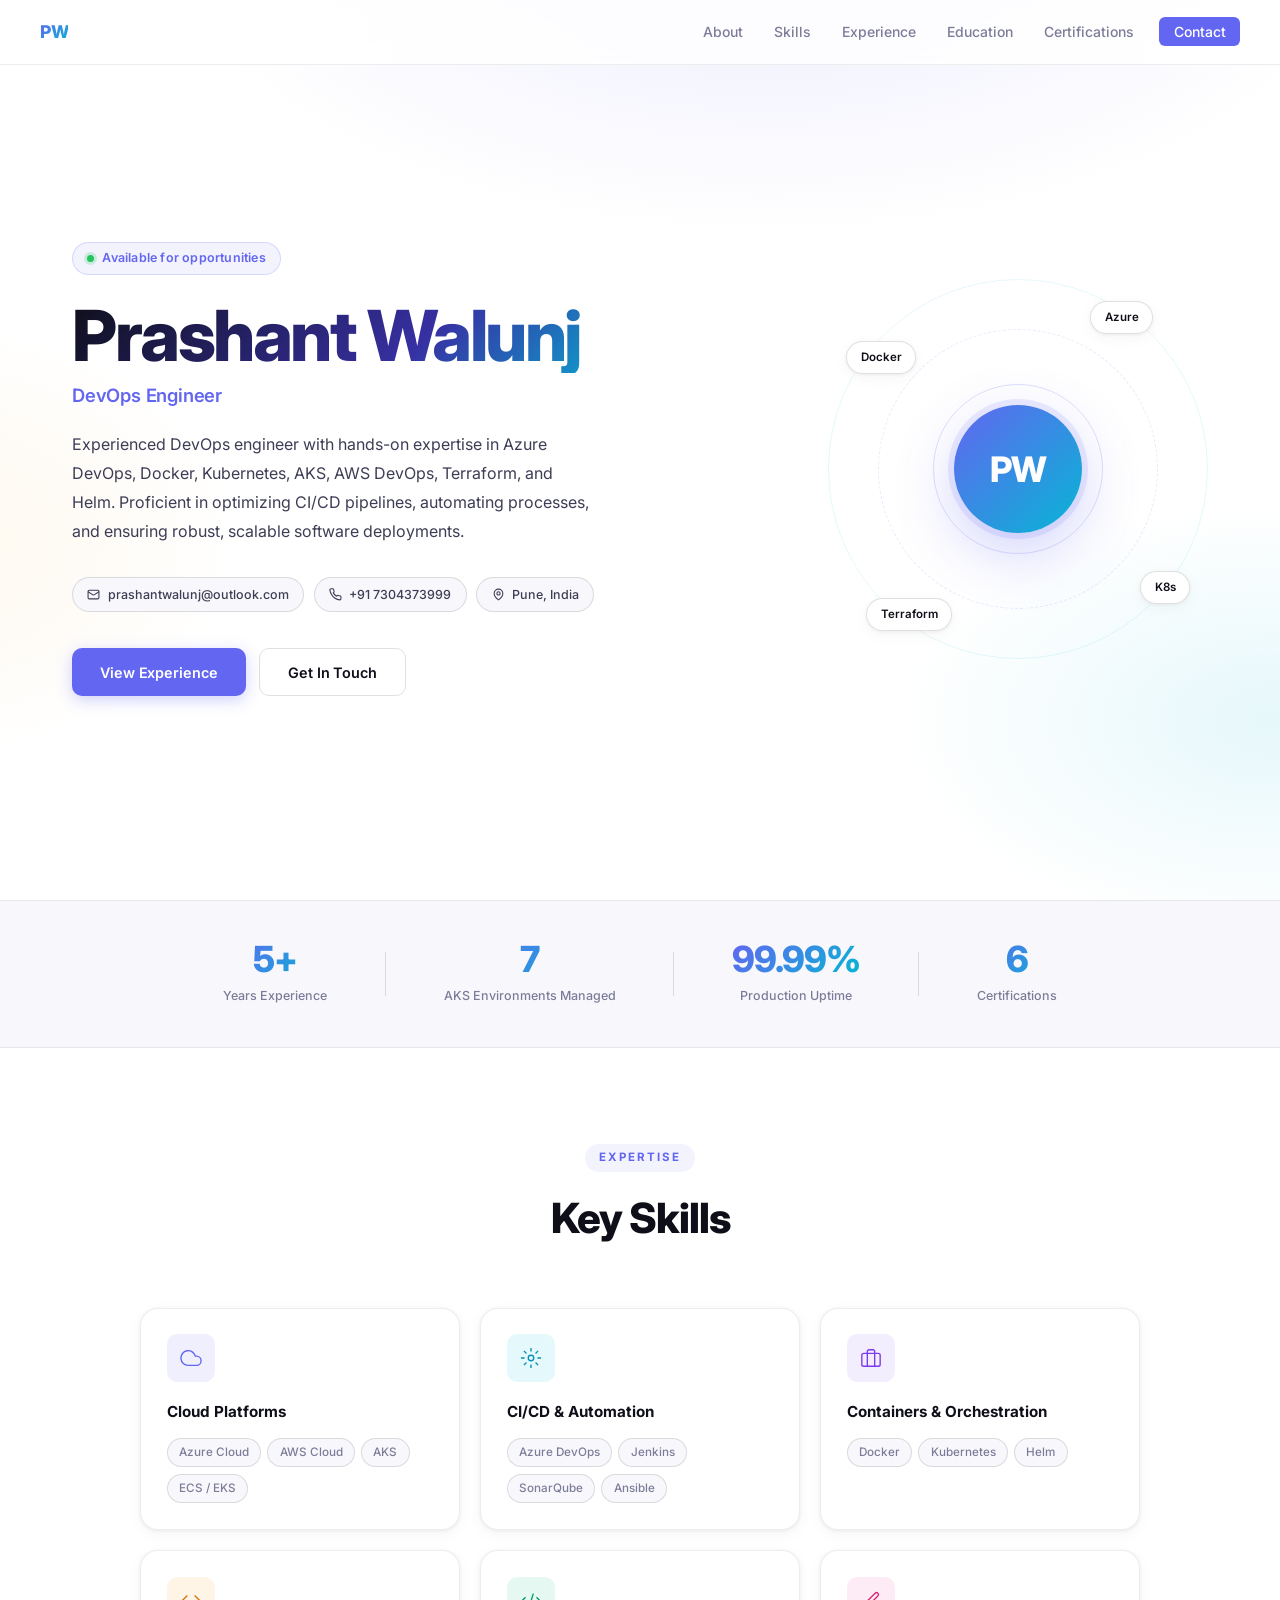
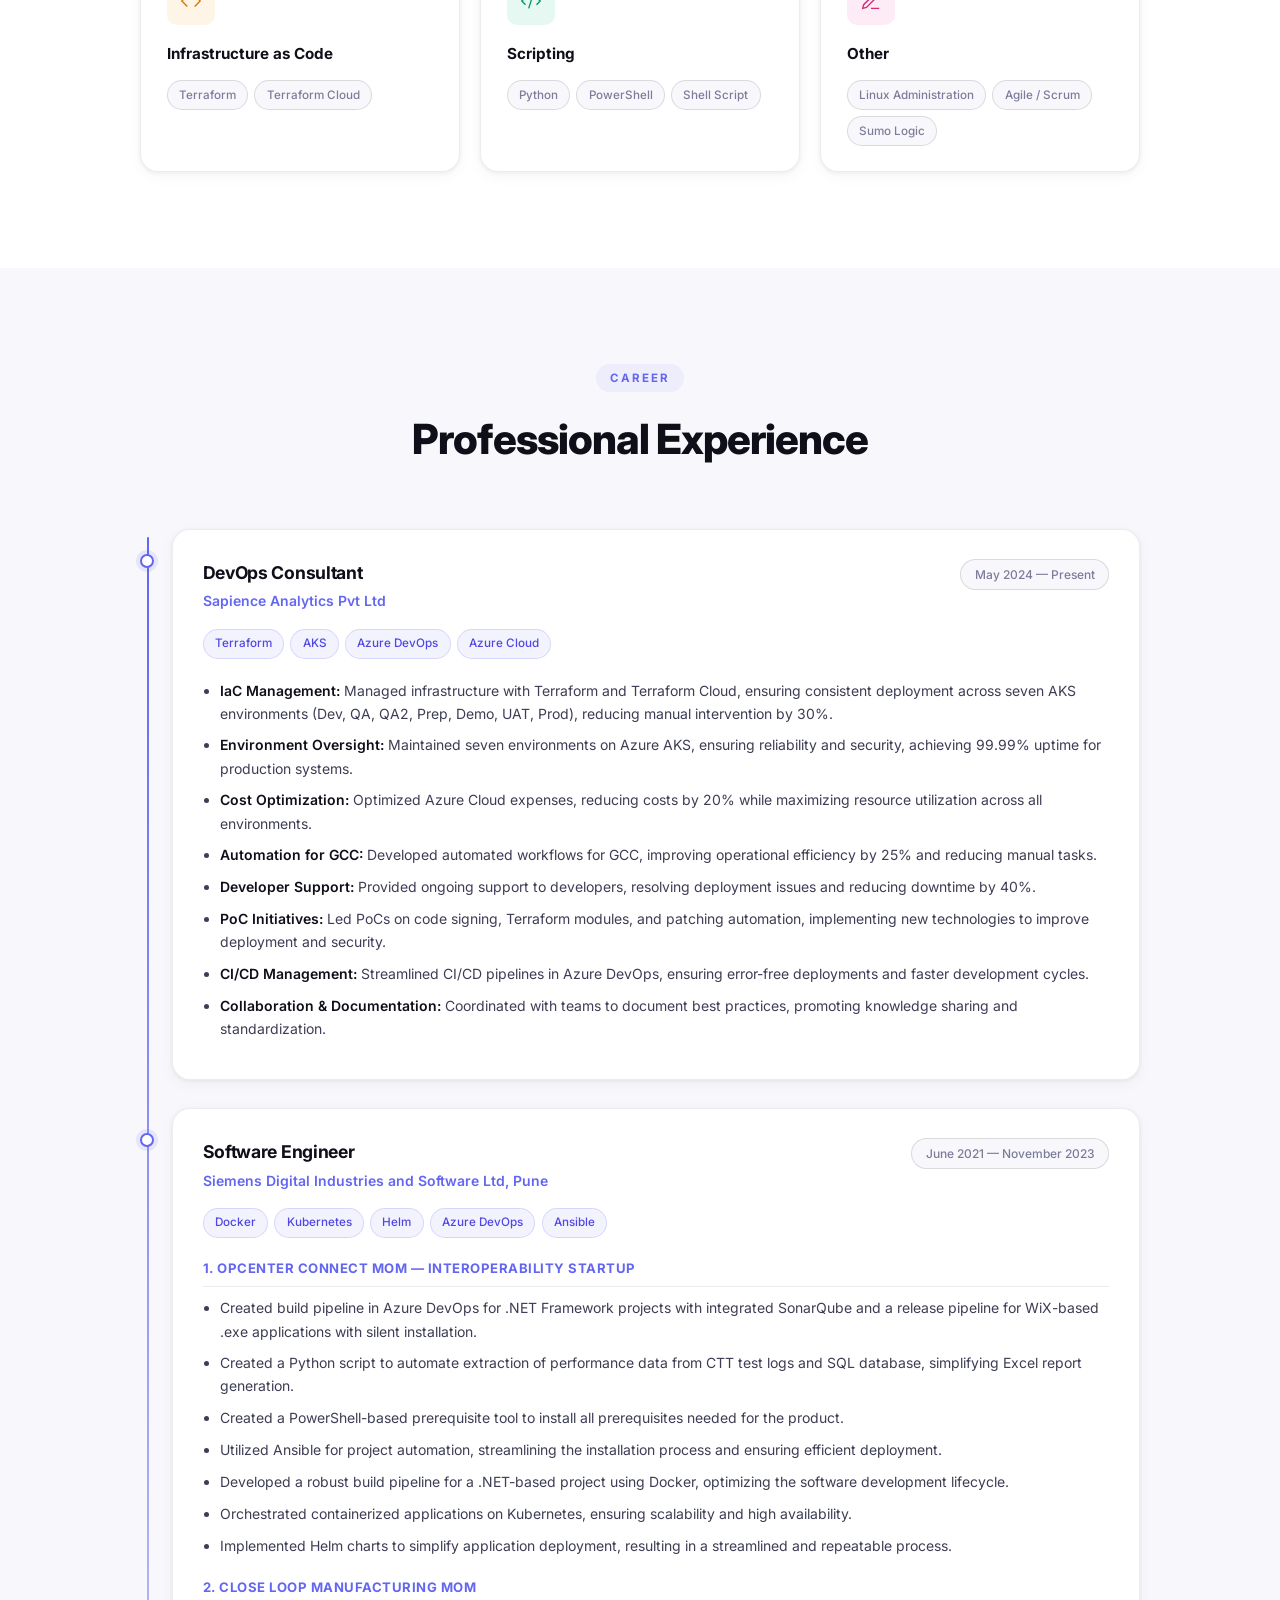
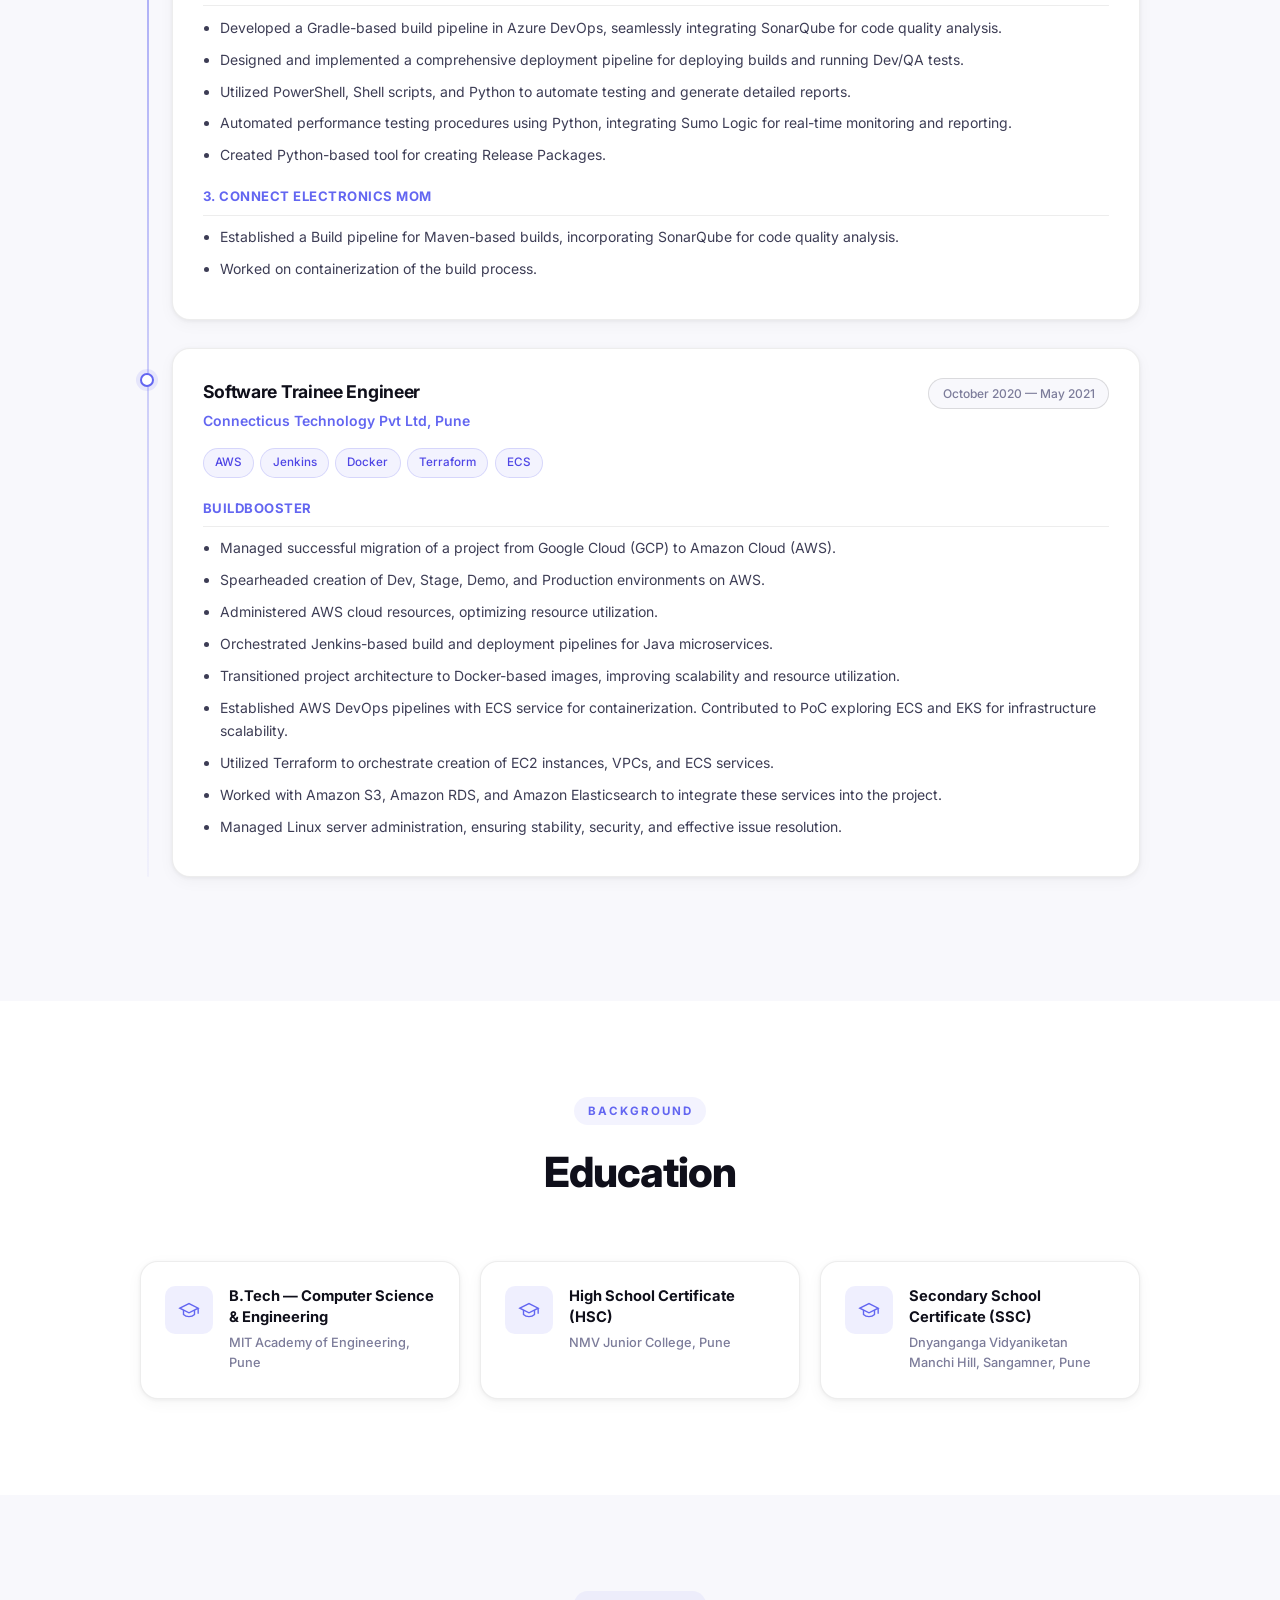
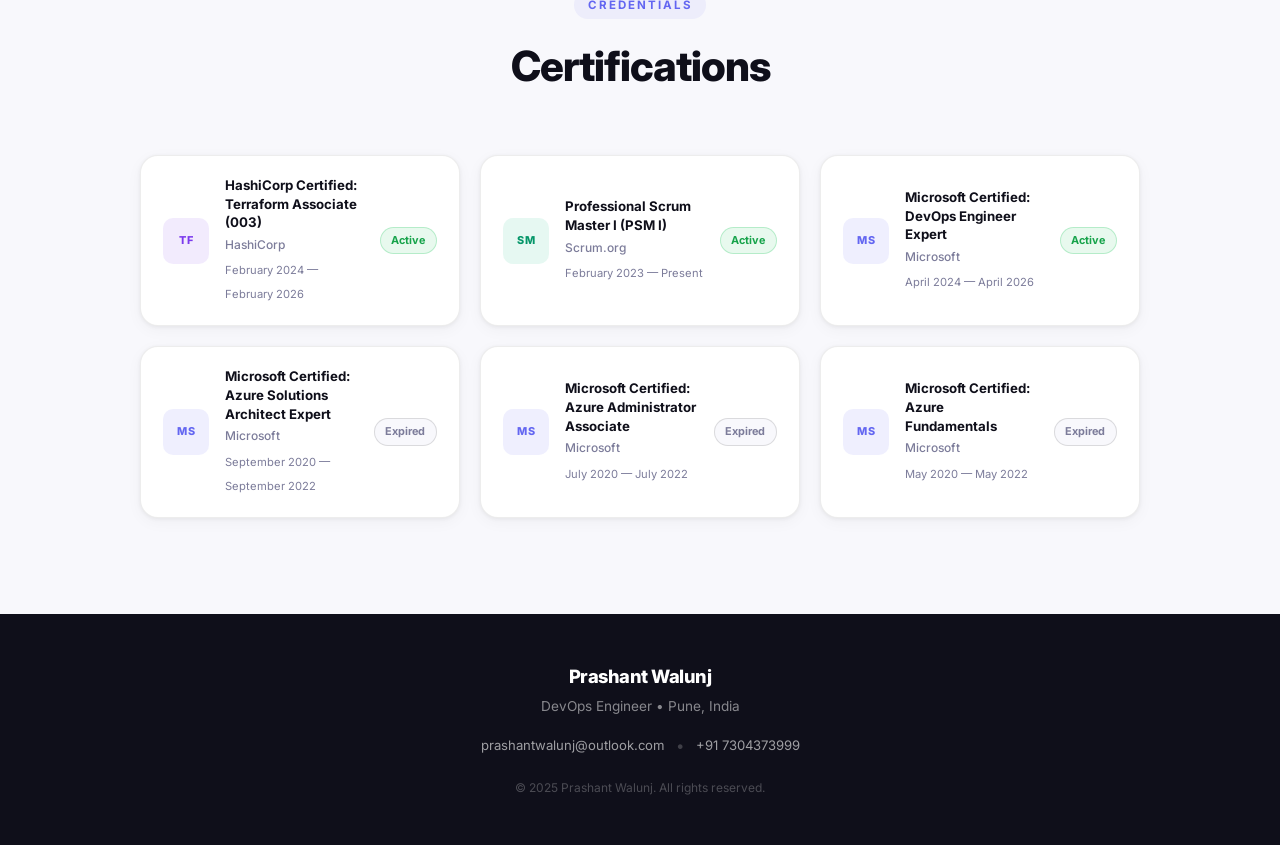
==== docs/index.html @ 6feb5e11 "Added personel porfolio site" ====
<!DOCTYPE html>
<html lang="en">
<head>
  <meta charset="UTF-8" />
  <meta name="viewport" content="width=device-width, initial-scale=1.0" />
  <title>Prashant Walunj | DevOps Engineer</title>
  <link rel="stylesheet" href="static/css/style.css" />
  <link href="https://fonts.googleapis.com/css2?family=Inter:ital,opsz,wght@0,14..32,300;0,14..32,400;0,14..32,500;0,14..32,600;0,14..32,700;0,14..32,800&display=swap" rel="stylesheet" />
</head>
<body>

  <!-- Navigation -->
  <nav class="navbar" id="navbar">
    <div class="nav-container">
      <a href="#hero" class="nav-logo">PW</a>
      <ul class="nav-links">
        <li><a href="#about">About</a></li>
        <li><a href="#skills">Skills</a></li>
        <li><a href="#experience">Experience</a></li>
        <li><a href="#education">Education</a></li>
        <li><a href="#certifications">Certifications</a></li>
        <li><a href="mailto:prashantwalunj@outlook.com" class="nav-cta">Contact</a></li>
      </ul>
      <button class="hamburger" id="hamburger" aria-label="Toggle menu">
        <span></span><span></span><span></span>
      </button>
    </div>
  </nav>

  <!-- Hero -->
  <div class="hero-wrapper">
  <section class="hero" id="hero">
    <div class="hero-content">
      <div class="hero-badge">Available for opportunities</div>
      <h1 class="hero-name">Prashant Walunj</h1>
      <h2 class="hero-title">DevOps Engineer</h2>
      <p class="hero-summary">
        Experienced DevOps engineer with hands-on expertise in Azure DevOps, Docker, Kubernetes, AKS,
        AWS DevOps, Terraform, and Helm. Proficient in optimizing CI/CD pipelines, automating processes,
        and ensuring robust, scalable software deployments.
      </p>
      <div class="hero-contact">
        <a href="mailto:prashantwalunj@outlook.com" class="contact-chip">
          <svg viewBox="0 0 24 24" fill="none" stroke="currentColor" stroke-width="2"><rect x="2" y="4" width="20" height="16" rx="2"/><path d="m22 7-8.97 5.7a1.94 1.94 0 0 1-2.06 0L2 7"/></svg>
          prashantwalunj@outlook.com
        </a>
        <a href="tel:+917304373999" class="contact-chip">
          <svg viewBox="0 0 24 24" fill="none" stroke="currentColor" stroke-width="2"><path d="M22 16.92v3a2 2 0 0 1-2.18 2 19.79 19.79 0 0 1-8.63-3.07A19.5 19.5 0 0 1 4.69 12 19.79 19.79 0 0 1 1.61 3.5 2 2 0 0 1 3.6 1.3h3a2 2 0 0 1 2 1.72c.127.96.361 1.903.7 2.81a2 2 0 0 1-.45 2.11L7.91 9a16 16 0 0 0 6.09 6.09l.91-.91a2 2 0 0 1 2.11-.45c.907.339 1.85.573 2.81.7A2 2 0 0 1 22 16.92z"/></svg>
          +91 7304373999
        </a>
        <span class="contact-chip">
          <svg viewBox="0 0 24 24" fill="none" stroke="currentColor" stroke-width="2"><path d="M20 10c0 6-8 12-8 12s-8-6-8-12a8 8 0 0 1 16 0Z"/><circle cx="12" cy="10" r="3"/></svg>
          Pune, India
        </span>
      </div>
      <div class="hero-actions">
        <a href="#experience" class="btn btn-primary">View Experience</a>
        <a href="mailto:prashantwalunj@outlook.com" class="btn btn-outline">Get In Touch</a>
      </div>
    </div>
    <div class="hero-graphic">
      <div class="orbit-ring ring-1"></div>
      <div class="orbit-ring ring-2"></div>
      <div class="orbit-ring ring-3"></div>
      <div class="avatar-circle">PW</div>
      <div class="floating-badge badge-1">Azure</div>
      <div class="floating-badge badge-2">K8s</div>
      <div class="floating-badge badge-3">Terraform</div>
      <div class="floating-badge badge-4">Docker</div>
    </div>
  </section>
  </div>

  <!-- Stats Bar -->
  <section class="stats-bar">
    <div class="stats-container">
      <div class="stat-item">
        <span class="stat-number">5+</span>
        <span class="stat-label">Years Experience</span>
      </div>
      <div class="stat-divider"></div>
      <div class="stat-item">
        <span class="stat-number">7</span>
        <span class="stat-label">AKS Environments Managed</span>
      </div>
      <div class="stat-divider"></div>
      <div class="stat-item">
        <span class="stat-number">99.99%</span>
        <span class="stat-label">Production Uptime</span>
      </div>
      <div class="stat-divider"></div>
      <div class="stat-item">
        <span class="stat-number">6</span>
        <span class="stat-label">Certifications</span>
      </div>
    </div>
  </section>

  <!-- Skills -->
  <section class="section" id="skills">
    <div class="container">
      <div class="section-header">
        <span class="section-tag">Expertise</span>
        <h2 class="section-title">Key Skills</h2>
      </div>
      <div class="skills-grid">
        <div class="skill-card">
          <div class="skill-icon cloud-icon">
            <svg viewBox="0 0 24 24" fill="none" stroke="currentColor" stroke-width="1.5"><path d="M18 10h-1.26A8 8 0 1 0 9 20h9a5 5 0 0 0 0-10z"/></svg>
          </div>
          <h3>Cloud Platforms</h3>
          <div class="skill-tags">
            <span class="tag">Azure Cloud</span>
            <span class="tag">AWS Cloud</span>
            <span class="tag">AKS</span>
            <span class="tag">ECS / EKS</span>
          </div>
        </div>
        <div class="skill-card">
          <div class="skill-icon ci-icon">
            <svg viewBox="0 0 24 24" fill="none" stroke="currentColor" stroke-width="1.5"><circle cx="12" cy="12" r="3"/><path d="M12 1v4M12 19v4M4.22 4.22l2.83 2.83M16.95 16.95l2.83 2.83M1 12h4M19 12h4M4.22 19.78l2.83-2.83M16.95 7.05l2.83-2.83"/></svg>
          </div>
          <h3>CI/CD & Automation</h3>
          <div class="skill-tags">
            <span class="tag">Azure DevOps</span>
            <span class="tag">Jenkins</span>
            <span class="tag">SonarQube</span>
            <span class="tag">Ansible</span>
          </div>
        </div>
        <div class="skill-card">
          <div class="skill-icon container-icon">
            <svg viewBox="0 0 24 24" fill="none" stroke="currentColor" stroke-width="1.5"><rect x="2" y="7" width="20" height="14" rx="2"/><path d="M16 21V5a2 2 0 0 0-2-2h-4a2 2 0 0 0-2 2v16"/></svg>
          </div>
          <h3>Containers & Orchestration</h3>
          <div class="skill-tags">
            <span class="tag">Docker</span>
            <span class="tag">Kubernetes</span>
            <span class="tag">Helm</span>
          </div>
        </div>
        <div class="skill-card">
          <div class="skill-icon iac-icon">
            <svg viewBox="0 0 24 24" fill="none" stroke="currentColor" stroke-width="1.5"><polyline points="16 18 22 12 16 6"/><polyline points="8 6 2 12 8 18"/></svg>
          </div>
          <h3>Infrastructure as Code</h3>
          <div class="skill-tags">
            <span class="tag">Terraform</span>
            <span class="tag">Terraform Cloud</span>
          </div>
        </div>
        <div class="skill-card">
          <div class="skill-icon script-icon">
            <svg viewBox="0 0 24 24" fill="none" stroke="currentColor" stroke-width="1.5"><path d="m18 16 4-4-4-4"/><path d="m6 8-4 4 4 4"/><path d="m14.5 4-5 16"/></svg>
          </div>
          <h3>Scripting</h3>
          <div class="skill-tags">
            <span class="tag">Python</span>
            <span class="tag">PowerShell</span>
            <span class="tag">Shell Script</span>
          </div>
        </div>
        <div class="skill-card">
          <div class="skill-icon other-icon">
            <svg viewBox="0 0 24 24" fill="none" stroke="currentColor" stroke-width="1.5"><path d="M12 20h9"/><path d="M16.5 3.5a2.12 2.12 0 0 1 3 3L7 19l-4 1 1-4Z"/></svg>
          </div>
          <h3>Other</h3>
          <div class="skill-tags">
            <span class="tag">Linux Administration</span>
            <span class="tag">Agile / Scrum</span>
            <span class="tag">Sumo Logic</span>
          </div>
        </div>
      </div>
    </div>
  </section>

  <!-- Experience -->
  <section class="section section-alt" id="experience">
    <div class="container">
      <div class="section-header">
        <span class="section-tag">Career</span>
        <h2 class="section-title">Professional Experience</h2>
      </div>
      <div class="timeline">

        <!-- Sapience Analytics -->
        <div class="timeline-item">
          <div class="timeline-dot"></div>
          <div class="timeline-card">
            <div class="timeline-header">
              <div>
                <h3 class="job-title">DevOps Consultant</h3>
                <p class="company">Sapience Analytics Pvt Ltd</p>
              </div>
              <span class="job-period">May 2024 — Present</span>
            </div>
            <div class="job-tags">
              <span class="tag tag-blue">Terraform</span>
              <span class="tag tag-blue">AKS</span>
              <span class="tag tag-blue">Azure DevOps</span>
              <span class="tag tag-blue">Azure Cloud</span>
            </div>
            <ul class="job-bullets">
              <li><strong>IaC Management:</strong> Managed infrastructure with Terraform and Terraform Cloud, ensuring consistent deployment across seven AKS environments (Dev, QA, QA2, Prep, Demo, UAT, Prod), reducing manual intervention by 30%.</li>
              <li><strong>Environment Oversight:</strong> Maintained seven environments on Azure AKS, ensuring reliability and security, achieving 99.99% uptime for production systems.</li>
              <li><strong>Cost Optimization:</strong> Optimized Azure Cloud expenses, reducing costs by 20% while maximizing resource utilization across all environments.</li>
              <li><strong>Automation for GCC:</strong> Developed automated workflows for GCC, improving operational efficiency by 25% and reducing manual tasks.</li>
              <li><strong>Developer Support:</strong> Provided ongoing support to developers, resolving deployment issues and reducing downtime by 40%.</li>
              <li><strong>PoC Initiatives:</strong> Led PoCs on code signing, Terraform modules, and patching automation, implementing new technologies to improve deployment and security.</li>
              <li><strong>CI/CD Management:</strong> Streamlined CI/CD pipelines in Azure DevOps, ensuring error-free deployments and faster development cycles.</li>
              <li><strong>Collaboration & Documentation:</strong> Coordinated with teams to document best practices, promoting knowledge sharing and standardization.</li>
            </ul>
          </div>
        </div>

        <!-- Siemens -->
        <div class="timeline-item">
          <div class="timeline-dot"></div>
          <div class="timeline-card">
            <div class="timeline-header">
              <div>
                <h3 class="job-title">Software Engineer</h3>
                <p class="company">Siemens Digital Industries and Software Ltd, Pune</p>
              </div>
              <span class="job-period">June 2021 — November 2023</span>
            </div>
            <div class="job-tags">
              <span class="tag tag-blue">Docker</span>
              <span class="tag tag-blue">Kubernetes</span>
              <span class="tag tag-blue">Helm</span>
              <span class="tag tag-blue">Azure DevOps</span>
              <span class="tag tag-blue">Ansible</span>
            </div>

            <div class="sub-project">
              <h4>1. OpCenter Connect MOM — InterOperability Startup</h4>
              <ul class="job-bullets">
                <li>Created build pipeline in Azure DevOps for .NET Framework projects with integrated SonarQube and a release pipeline for WiX-based .exe applications with silent installation.</li>
                <li>Created a Python script to automate extraction of performance data from CTT test logs and SQL database, simplifying Excel report generation.</li>
                <li>Created a PowerShell-based prerequisite tool to install all prerequisites needed for the product.</li>
                <li>Utilized Ansible for project automation, streamlining the installation process and ensuring efficient deployment.</li>
                <li>Developed a robust build pipeline for a .NET-based project using Docker, optimizing the software development lifecycle.</li>
                <li>Orchestrated containerized applications on Kubernetes, ensuring scalability and high availability.</li>
                <li>Implemented Helm charts to simplify application deployment, resulting in a streamlined and repeatable process.</li>
              </ul>
            </div>

            <div class="sub-project">
              <h4>2. Close Loop Manufacturing MOM</h4>
              <ul class="job-bullets">
                <li>Developed a Gradle-based build pipeline in Azure DevOps, seamlessly integrating SonarQube for code quality analysis.</li>
                <li>Designed and implemented a comprehensive deployment pipeline for deploying builds and running Dev/QA tests.</li>
                <li>Utilized PowerShell, Shell scripts, and Python to automate testing and generate detailed reports.</li>
                <li>Automated performance testing procedures using Python, integrating Sumo Logic for real-time monitoring and reporting.</li>
                <li>Created Python-based tool for creating Release Packages.</li>
              </ul>
            </div>

            <div class="sub-project">
              <h4>3. Connect Electronics MOM</h4>
              <ul class="job-bullets">
                <li>Established a Build pipeline for Maven-based builds, incorporating SonarQube for code quality analysis.</li>
                <li>Worked on containerization of the build process.</li>
              </ul>
            </div>
          </div>
        </div>

        <!-- Connecticus -->
        <div class="timeline-item">
          <div class="timeline-dot"></div>
          <div class="timeline-card">
            <div class="timeline-header">
              <div>
                <h3 class="job-title">Software Trainee Engineer</h3>
                <p class="company">Connecticus Technology Pvt Ltd, Pune</p>
              </div>
              <span class="job-period">October 2020 — May 2021</span>
            </div>
            <div class="job-tags">
              <span class="tag tag-blue">AWS</span>
              <span class="tag tag-blue">Jenkins</span>
              <span class="tag tag-blue">Docker</span>
              <span class="tag tag-blue">Terraform</span>
              <span class="tag tag-blue">ECS</span>
            </div>
            <h4 class="sub-project-title">BuildBooster</h4>
            <ul class="job-bullets">
              <li>Managed successful migration of a project from Google Cloud (GCP) to Amazon Cloud (AWS).</li>
              <li>Spearheaded creation of Dev, Stage, Demo, and Production environments on AWS.</li>
              <li>Administered AWS cloud resources, optimizing resource utilization.</li>
              <li>Orchestrated Jenkins-based build and deployment pipelines for Java microservices.</li>
              <li>Transitioned project architecture to Docker-based images, improving scalability and resource utilization.</li>
              <li>Established AWS DevOps pipelines with ECS service for containerization. Contributed to PoC exploring ECS and EKS for infrastructure scalability.</li>
              <li>Utilized Terraform to orchestrate creation of EC2 instances, VPCs, and ECS services.</li>
              <li>Worked with Amazon S3, Amazon RDS, and Amazon Elasticsearch to integrate these services into the project.</li>
              <li>Managed Linux server administration, ensuring stability, security, and effective issue resolution.</li>
            </ul>
          </div>
        </div>

      </div>
    </div>
  </section>

  <!-- Education -->
  <section class="section" id="education">
    <div class="container">
      <div class="section-header">
        <span class="section-tag">Background</span>
        <h2 class="section-title">Education</h2>
      </div>
      <div class="edu-grid">
        <div class="edu-card">
          <div class="edu-icon">
            <svg viewBox="0 0 24 24" fill="none" stroke="currentColor" stroke-width="1.5"><path d="M22 10v6M2 10l10-5 10 5-10 5z"/><path d="M6 12v5c3 3 9 3 12 0v-5"/></svg>
          </div>
          <div class="edu-content">
            <h3>B.Tech — Computer Science & Engineering</h3>
            <p class="edu-institution">MIT Academy of Engineering, Pune</p>
          </div>
        </div>
        <div class="edu-card">
          <div class="edu-icon">
            <svg viewBox="0 0 24 24" fill="none" stroke="currentColor" stroke-width="1.5"><path d="M22 10v6M2 10l10-5 10 5-10 5z"/><path d="M6 12v5c3 3 9 3 12 0v-5"/></svg>
          </div>
          <div class="edu-content">
            <h3>High School Certificate (HSC)</h3>
            <p class="edu-institution">NMV Junior College, Pune</p>
          </div>
        </div>
        <div class="edu-card">
          <div class="edu-icon">
            <svg viewBox="0 0 24 24" fill="none" stroke="currentColor" stroke-width="1.5"><path d="M22 10v6M2 10l10-5 10 5-10 5z"/><path d="M6 12v5c3 3 9 3 12 0v-5"/></svg>
          </div>
          <div class="edu-content">
            <h3>Secondary School Certificate (SSC)</h3>
            <p class="edu-institution">Dnyanganga Vidyaniketan Manchi Hill, Sangamner, Pune</p>
          </div>
        </div>
      </div>
    </div>
  </section>

  <!-- Certifications -->
  <section class="section section-alt" id="certifications">
    <div class="container">
      <div class="section-header">
        <span class="section-tag">Credentials</span>
        <h2 class="section-title">Certifications</h2>
      </div>
      <div class="cert-grid">
        <div class="cert-card">
          <div class="cert-logo terraform">TF</div>
          <div class="cert-content">
            <h3>HashiCorp Certified: Terraform Associate (003)</h3>
            <p class="cert-issuer">HashiCorp</p>
            <span class="cert-period">February 2024 — February 2026</span>
          </div>
          <div class="cert-badge active">Active</div>
        </div>
        <div class="cert-card">
          <div class="cert-logo scrum">SM</div>
          <div class="cert-content">
            <h3>Professional Scrum Master I (PSM I)</h3>
            <p class="cert-issuer">Scrum.org</p>
            <span class="cert-period">February 2023 — Present</span>
          </div>
          <div class="cert-badge active">Active</div>
        </div>
        <div class="cert-card">
          <div class="cert-logo microsoft">MS</div>
          <div class="cert-content">
            <h3>Microsoft Certified: DevOps Engineer Expert</h3>
            <p class="cert-issuer">Microsoft</p>
            <span class="cert-period">April 2024 — April 2026</span>
          </div>
          <div class="cert-badge active">Active</div>
        </div>
        <div class="cert-card">
          <div class="cert-logo microsoft">MS</div>
          <div class="cert-content">
            <h3>Microsoft Certified: Azure Solutions Architect Expert</h3>
            <p class="cert-issuer">Microsoft</p>
            <span class="cert-period">September 2020 — September 2022</span>
          </div>
          <div class="cert-badge expired">Expired</div>
        </div>
        <div class="cert-card">
          <div class="cert-logo microsoft">MS</div>
          <div class="cert-content">
            <h3>Microsoft Certified: Azure Administrator Associate</h3>
            <p class="cert-issuer">Microsoft</p>
            <span class="cert-period">July 2020 — July 2022</span>
          </div>
          <div class="cert-badge expired">Expired</div>
        </div>
        <div class="cert-card">
          <div class="cert-logo microsoft">MS</div>
          <div class="cert-content">
            <h3>Microsoft Certified: Azure Fundamentals</h3>
            <p class="cert-issuer">Microsoft</p>
            <span class="cert-period">May 2020 — May 2022</span>
          </div>
          <div class="cert-badge expired">Expired</div>
        </div>
      </div>
    </div>
  </section>

  <!-- Footer -->
  <footer class="footer">
    <div class="container">
      <p class="footer-name">Prashant Walunj</p>
      <p class="footer-sub">DevOps Engineer &bull; Pune, India</p>
      <div class="footer-links">
        <a href="mailto:prashantwalunj@outlook.com">prashantwalunj@outlook.com</a>
        <span>&bull;</span>
        <a href="tel:+917304373999">+91 7304373999</a>
      </div>
      <p class="footer-copy">&copy; 2025 Prashant Walunj. All rights reserved.</p>
    </div>
  </footer>

  <script src="static/js/main.js"></script>
</body>
</html>
---- docs/static/css/style.css ----
/* ===== RESET & BASE ===== */
*, *::before, *::after { box-sizing: border-box; margin: 0; padding: 0; }

:root {
  --primary:       #6366f1;
  --primary-dark:  #4f46e5;
  --primary-light: #818cf8;
  --accent:        #06b6d4;
  --accent-2:      #f59e0b;

  --bg:            #ffffff;
  --bg-2:          #f8f8fc;
  --bg-3:          #f1f0f9;

  --surface:       #ffffff;
  --surface-2:     #f4f4f8;

  --text:          #0f0f1a;
  --text-2:        #3d3d55;
  --text-muted:    #7c7c9a;

  --border:        rgba(0, 0, 0, 0.07);
  --border-strong: rgba(0, 0, 0, 0.12);

  --radius:    18px;
  --radius-sm: 10px;
  --radius-xs: 6px;

  --shadow-sm: 0 1px 4px rgba(0,0,0,0.06), 0 4px 16px rgba(0,0,0,0.04);
  --shadow:    0 2px 8px rgba(0,0,0,0.06), 0 12px 40px rgba(0,0,0,0.08);
  --shadow-lg: 0 4px 16px rgba(0,0,0,0.06), 0 24px 64px rgba(0,0,0,0.12);

  --transition: 0.22s ease;
}

html { scroll-behavior: smooth; }

body {
  font-family: 'Inter', system-ui, -apple-system, sans-serif;
  background: var(--bg);
  color: var(--text);
  line-height: 1.6;
  font-size: 15px;
  -webkit-font-smoothing: antialiased;
}

a { color: inherit; text-decoration: none; }
ul { list-style: none; }

/* ===== SCROLLBAR ===== */
::-webkit-scrollbar { width: 5px; }
::-webkit-scrollbar-track { background: transparent; }
::-webkit-scrollbar-thumb { background: #d1d1e0; border-radius: 99px; }

/* ===== HERO MESH BACKGROUND ===== */
.hero-wrapper {
  position: relative;
  overflow: hidden;
  background: var(--bg);
}

.hero-wrapper::before {
  content: '';
  position: absolute;
  inset: 0;
  background:
    radial-gradient(ellipse 80% 60% at 60% -10%, rgba(99,102,241,0.13) 0%, transparent 60%),
    radial-gradient(ellipse 50% 40% at 100% 80%, rgba(6,182,212,0.1) 0%, transparent 60%),
    radial-gradient(ellipse 40% 40% at -5% 60%, rgba(245,158,11,0.07) 0%, transparent 60%);
  pointer-events: none;
}

/* ===== NAVBAR ===== */
.navbar {
  position: fixed;
  top: 0; left: 0; right: 0;
  z-index: 100;
  padding: 0 2rem;
  background: rgba(255,255,255,0.82);
  backdrop-filter: blur(16px);
  -webkit-backdrop-filter: blur(16px);
  border-bottom: 1px solid var(--border);
  transition: box-shadow var(--transition);
}

.navbar.scrolled { box-shadow: 0 1px 24px rgba(0,0,0,0.08); }

.nav-container {
  max-width: 1200px;
  margin: 0 auto;
  height: 64px;
  display: flex;
  align-items: center;
  justify-content: space-between;
}

.nav-logo {
  font-size: 1.1rem;
  font-weight: 800;
  letter-spacing: -0.5px;
  background: linear-gradient(135deg, var(--primary), var(--accent));
  -webkit-background-clip: text;
  -webkit-text-fill-color: transparent;
  background-clip: text;
}

.nav-links {
  display: flex;
  align-items: center;
  gap: 0.15rem;
}

.nav-links a {
  padding: 0.4rem 0.9rem;
  border-radius: var(--radius-xs);
  font-size: 0.875rem;
  font-weight: 500;
  color: var(--text-muted);
  transition: var(--transition);
}

.nav-links a:hover { color: var(--text); background: var(--bg-2); }

.nav-links .nav-cta {
  background: var(--primary);
  color: #fff !important;
  margin-left: 0.5rem;
  border-radius: var(--radius-xs);
}

.nav-links .nav-cta:hover { background: var(--primary-dark); }

.hamburger {
  display: none;
  flex-direction: column;
  gap: 5px;
  background: none;
  border: none;
  cursor: pointer;
  padding: 4px;
}

.hamburger span {
  display: block;
  width: 22px;
  height: 2px;
  background: var(--text);
  border-radius: 2px;
  transition: var(--transition);
}

/* ===== HERO ===== */
.hero {
  min-height: 100vh;
  display: flex;
  align-items: center;
  justify-content: space-between;
  padding: 110px 2rem 72px;
  max-width: 1200px;
  margin: 0 auto;
  gap: 4rem;
  position: relative;
  z-index: 1;
}

.hero-content { flex: 1; max-width: 580px; }

.hero-badge {
  display: inline-flex;
  align-items: center;
  gap: 0.5rem;
  background: rgba(99,102,241,0.08);
  border: 1px solid rgba(99,102,241,0.2);
  color: var(--primary);
  font-size: 0.78rem;
  font-weight: 600;
  padding: 0.35rem 0.9rem;
  border-radius: 999px;
  margin-bottom: 1.5rem;
  letter-spacing: 0.2px;
}

.hero-badge::before {
  content: '';
  width: 7px; height: 7px;
  background: #22c55e;
  border-radius: 50%;
  box-shadow: 0 0 0 3px rgba(34,197,94,0.2);
  animation: pulse-dot 2s infinite;
}

@keyframes pulse-dot {
  0%, 100% { box-shadow: 0 0 0 3px rgba(34,197,94,0.2); }
  50%       { box-shadow: 0 0 0 6px rgba(34,197,94,0.07); }
}

.hero-name {
  font-size: clamp(2.8rem, 5.5vw, 4.5rem);
  font-weight: 800;
  letter-spacing: -2.5px;
  line-height: 1.05;
  background: linear-gradient(135deg, #0f0f1a 0%, #3730a3 60%, #06b6d4 100%);
  -webkit-background-clip: text;
  -webkit-text-fill-color: transparent;
  background-clip: text;
  margin-bottom: 0.5rem;
}

.hero-title {
  font-size: 1.15rem;
  font-weight: 600;
  color: var(--primary);
  margin-bottom: 1.25rem;
  letter-spacing: -0.2px;
}

.hero-summary {
  color: var(--text-2);
  font-size: 1rem;
  line-height: 1.8;
  margin-bottom: 2rem;
  max-width: 520px;
}

.hero-contact {
  display: flex;
  flex-wrap: wrap;
  gap: 0.6rem;
  margin-bottom: 2.25rem;
}

.contact-chip {
  display: inline-flex;
  align-items: center;
  gap: 0.45rem;
  background: var(--bg-2);
  border: 1px solid var(--border-strong);
  color: var(--text-2);
  font-size: 0.78rem;
  font-weight: 500;
  padding: 0.4rem 0.9rem;
  border-radius: 999px;
  transition: var(--transition);
}

.contact-chip svg { width: 13px; height: 13px; flex-shrink: 0; }
.contact-chip:hover {
  border-color: var(--primary);
  color: var(--primary);
  background: rgba(99,102,241,0.06);
}

.hero-actions { display: flex; gap: 0.85rem; flex-wrap: wrap; }

.btn {
  display: inline-flex;
  align-items: center;
  gap: 0.5rem;
  padding: 0.72rem 1.75rem;
  border-radius: var(--radius-sm);
  font-size: 0.9rem;
  font-weight: 600;
  transition: var(--transition);
  cursor: pointer;
  border: none;
  letter-spacing: -0.1px;
}

.btn-primary {
  background: var(--primary);
  color: #fff;
  box-shadow: 0 4px 16px rgba(99,102,241,0.3);
}

.btn-primary:hover {
  background: var(--primary-dark);
  transform: translateY(-2px);
  box-shadow: 0 8px 28px rgba(99,102,241,0.4);
}

.btn-outline {
  background: transparent;
  color: var(--text);
  border: 1.5px solid var(--border-strong);
}

.btn-outline:hover {
  border-color: var(--primary);
  color: var(--primary);
  background: rgba(99,102,241,0.05);
  transform: translateY(-2px);
}

/* ===== HERO GRAPHIC ===== */
.hero-graphic {
  position: relative;
  width: 380px;
  height: 380px;
  flex-shrink: 0;
  display: flex;
  align-items: center;
  justify-content: center;
}

.orbit-ring {
  position: absolute;
  border-radius: 50%;
}

.ring-1 {
  width: 170px; height: 170px;
  border: 1.5px solid rgba(99,102,241,0.2);
}
.ring-2 {
  width: 280px; height: 280px;
  border: 1px dashed rgba(99,102,241,0.15);
  animation: rotate 22s linear infinite;
}
.ring-3 {
  width: 380px; height: 380px;
  border: 1px solid rgba(6,182,212,0.1);
  animation: rotate 34s linear infinite reverse;
}

@keyframes rotate {
  from { transform: rotate(0deg); }
  to   { transform: rotate(360deg); }
}

.avatar-circle {
  width: 128px; height: 128px;
  border-radius: 50%;
  background: linear-gradient(135deg, var(--primary) 0%, var(--accent) 100%);
  display: flex;
  align-items: center;
  justify-content: center;
  font-size: 2.2rem;
  font-weight: 800;
  color: #fff;
  box-shadow:
    0 0 0 6px rgba(99,102,241,0.12),
    0 20px 60px rgba(99,102,241,0.3);
  z-index: 1;
  letter-spacing: -1px;
  animation: avatar-pulse 4s ease-in-out infinite;
}

.floating-badge {
  position: absolute;
  background: #fff;
  border: 1px solid var(--border-strong);
  color: var(--text);
  font-size: 0.72rem;
  font-weight: 600;
  padding: 0.38rem 0.85rem;
  border-radius: 999px;
  box-shadow: var(--shadow-sm);
  animation: float 3.5s ease-in-out infinite;
  white-space: nowrap;
}

.badge-1 { top: 22px;   right: 55px;  animation-delay: 0s;     }
.badge-2 { bottom: 55px; right: 18px;  animation-delay: 0.9s;   }
.badge-3 { bottom: 28px; left: 38px;   animation-delay: 1.8s;   }
.badge-4 { top: 62px;   left: 18px;   animation-delay: 2.7s;   }

@keyframes float {
  0%, 100% { transform: translateY(0px); }
  50%       { transform: translateY(-9px); }
}

/* ===== STATS BAR ===== */
.stats-bar {
  background: var(--bg-2);
  border-top: 1px solid var(--border);
  border-bottom: 1px solid var(--border);
  padding: 2.5rem 2rem;
}

.stats-container {
  max-width: 860px;
  margin: 0 auto;
  display: flex;
  align-items: center;
  justify-content: space-around;
  flex-wrap: wrap;
  gap: 2rem;
}

.stat-item { text-align: center; }

.stat-number {
  display: block;
  font-size: 2.25rem;
  font-weight: 800;
  letter-spacing: -1px;
  line-height: 1;
  margin-bottom: 0.35rem;
  background: linear-gradient(135deg, var(--primary), var(--accent));
  -webkit-background-clip: text;
  -webkit-text-fill-color: transparent;
  background-clip: text;
}

.stat-label { font-size: 0.78rem; color: var(--text-muted); font-weight: 500; }

.stat-divider { width: 1px; height: 44px; background: var(--border-strong); }

/* ===== SECTIONS ===== */
.section     { padding: 6rem 2rem; }
.section-alt { background: var(--bg-2); }

.container { max-width: 1000px; margin: 0 auto; }

.section-header { text-align: center; margin-bottom: 3.5rem; }

.section-tag {
  display: inline-flex;
  align-items: center;
  gap: 0.4rem;
  font-size: 0.72rem;
  font-weight: 700;
  text-transform: uppercase;
  letter-spacing: 2px;
  color: var(--primary);
  background: rgba(99,102,241,0.08);
  padding: 0.3rem 0.85rem;
  border-radius: 999px;
  margin-bottom: 0.85rem;
}

.section-title {
  font-size: clamp(1.9rem, 3.5vw, 2.6rem);
  font-weight: 800;
  letter-spacing: -1px;
  color: var(--text);
}

/* ===== SKILLS ===== */
.skills-grid {
  display: grid;
  grid-template-columns: repeat(auto-fill, minmax(290px, 1fr));
  gap: 1.25rem;
}

.skill-card {
  background: var(--surface);
  border: 1px solid var(--border);
  border-radius: var(--radius);
  padding: 1.6rem;
  box-shadow: var(--shadow-sm);
  transition: var(--transition);
  position: relative;
  overflow: hidden;
}

.skill-card::before {
  content: '';
  position: absolute;
  top: 0; left: 0; right: 0;
  height: 3px;
  background: linear-gradient(90deg, var(--primary), var(--accent));
  opacity: 0;
  transition: var(--transition);
}

.skill-card:hover {
  transform: translateY(-5px);
  box-shadow: var(--shadow-lg);
  border-color: rgba(99,102,241,0.2);
}

.skill-card:hover::before { opacity: 1; }

.skill-icon {
  width: 48px; height: 48px;
  border-radius: var(--radius-sm);
  display: flex;
  align-items: center;
  justify-content: center;
  margin-bottom: 1.1rem;
}

.skill-icon svg { width: 22px; height: 22px; }

.cloud-icon     { background: rgba(99,102,241,0.1);  color: var(--primary);  }
.ci-icon        { background: rgba(6,182,212,0.1);   color: #0891b2;          }
.container-icon { background: rgba(139,92,246,0.1);  color: #7c3aed;          }
.iac-icon       { background: rgba(245,158,11,0.1);  color: #d97706;          }
.script-icon    { background: rgba(16,185,129,0.1);  color: #059669;          }
.other-icon     { background: rgba(236,72,153,0.1);  color: #db2777;          }

.skill-card h3 {
  font-size: 0.95rem;
  font-weight: 700;
  color: var(--text);
  margin-bottom: 0.85rem;
}

.skill-tags { display: flex; flex-wrap: wrap; gap: 0.4rem; }

.tag {
  font-size: 0.73rem;
  font-weight: 500;
  padding: 0.28rem 0.7rem;
  border-radius: 999px;
  background: var(--bg-2);
  color: var(--text-muted);
  border: 1px solid var(--border-strong);
}

.tag-blue {
  background: rgba(99,102,241,0.08);
  color: var(--primary-dark);
  border-color: rgba(99,102,241,0.2);
}

/* ===== TIMELINE ===== */
.timeline { position: relative; padding-left: 2rem; }

.timeline::before {
  content: '';
  position: absolute;
  left: 7px; top: 8px; bottom: 0;
  width: 2px;
  background: linear-gradient(to bottom, var(--primary), rgba(99,102,241,0.05));
  border-radius: 2px;
}

.timeline-item { position: relative; margin-bottom: 1.75rem; }

.timeline-dot {
  position: absolute;
  left: -2rem;
  top: 1.6rem;
  width: 14px; height: 14px;
  border-radius: 50%;
  background: #fff;
  border: 2.5px solid var(--primary);
  box-shadow: 0 0 0 4px rgba(99,102,241,0.12);
  z-index: 1;
}

.timeline-card {
  background: var(--surface);
  border: 1px solid var(--border);
  border-radius: var(--radius);
  padding: 1.85rem;
  box-shadow: var(--shadow-sm);
  transition: var(--transition);
}

.timeline-card:hover {
  box-shadow: var(--shadow);
  border-color: rgba(99,102,241,0.2);
  transform: translateX(3px);
}

.timeline-header {
  display: flex;
  justify-content: space-between;
  align-items: flex-start;
  flex-wrap: wrap;
  gap: 0.6rem;
  margin-bottom: 1rem;
}

.job-title {
  font-size: 1.1rem;
  font-weight: 700;
  color: var(--text);
  margin-bottom: 0.2rem;
  letter-spacing: -0.3px;
}

.company {
  font-size: 0.875rem;
  font-weight: 600;
  color: var(--primary);
}

.job-period {
  font-size: 0.75rem;
  color: var(--text-muted);
  background: var(--bg-2);
  padding: 0.3rem 0.85rem;
  border-radius: 999px;
  border: 1px solid var(--border-strong);
  white-space: nowrap;
  font-weight: 500;
}

.job-tags { display: flex; flex-wrap: wrap; gap: 0.4rem; margin-bottom: 1.25rem; }

.job-bullets { padding-left: 1.1rem; list-style: disc; }

.job-bullets li {
  color: var(--text-2);
  font-size: 0.875rem;
  margin-bottom: 0.55rem;
  line-height: 1.65;
}

.job-bullets li strong { color: var(--text); font-weight: 600; }

.sub-project { margin-top: 1.25rem; }

.sub-project h4,
.sub-project-title {
  font-size: 0.82rem;
  font-weight: 700;
  color: var(--primary);
  margin-bottom: 0.6rem;
  padding-bottom: 0.45rem;
  border-bottom: 1px solid var(--border);
  text-transform: uppercase;
  letter-spacing: 0.5px;
}

/* ===== EDUCATION ===== */
.edu-grid {
  display: grid;
  grid-template-columns: repeat(auto-fill, minmax(280px, 1fr));
  gap: 1.25rem;
}

.edu-card {
  background: var(--surface);
  border: 1px solid var(--border);
  border-radius: var(--radius);
  padding: 1.5rem;
  display: flex;
  gap: 1rem;
  align-items: flex-start;
  box-shadow: var(--shadow-sm);
  transition: var(--transition);
}

.edu-card:hover {
  transform: translateY(-4px);
  box-shadow: var(--shadow);
  border-color: rgba(99,102,241,0.2);
}

.edu-icon {
  width: 48px; height: 48px;
  flex-shrink: 0;
  border-radius: var(--radius-sm);
  background: rgba(99,102,241,0.1);
  color: var(--primary);
  display: flex;
  align-items: center;
  justify-content: center;
}

.edu-icon svg { width: 22px; height: 22px; }

.edu-card h3 {
  font-size: 0.92rem;
  font-weight: 700;
  color: var(--text);
  margin-bottom: 0.35rem;
  line-height: 1.4;
}

.edu-institution { font-size: 0.8rem; color: var(--text-muted); font-weight: 500; }

/* ===== CERTIFICATIONS ===== */
.cert-grid {
  display: grid;
  grid-template-columns: repeat(auto-fill, minmax(300px, 1fr));
  gap: 1.25rem;
}

.cert-card {
  background: var(--surface);
  border: 1px solid var(--border);
  border-radius: var(--radius);
  padding: 1.25rem 1.4rem;
  display: flex;
  align-items: center;
  gap: 1rem;
  box-shadow: var(--shadow-sm);
  transition: var(--transition);
}

.cert-card:hover {
  transform: translateY(-4px);
  box-shadow: var(--shadow);
  border-color: rgba(99,102,241,0.2);
}

.cert-logo {
  width: 46px; height: 46px;
  flex-shrink: 0;
  border-radius: var(--radius-sm);
  display: flex;
  align-items: center;
  justify-content: center;
  font-size: 0.68rem;
  font-weight: 800;
  letter-spacing: 0.5px;
}

.cert-logo.terraform { background: rgba(124,58,237,0.1); color: #7c3aed; }
.cert-logo.scrum     { background: rgba(16,185,129,0.1); color: #059669; }
.cert-logo.microsoft { background: rgba(99,102,241,0.1); color: var(--primary); }

.cert-content { flex: 1; min-width: 0; }

.cert-card h3 {
  font-size: 0.83rem;
  font-weight: 700;
  color: var(--text);
  margin-bottom: 0.2rem;
  line-height: 1.4;
}

.cert-issuer { font-size: 0.75rem; color: var(--text-muted); margin-bottom: 0.2rem; font-weight: 500; }
.cert-period { font-size: 0.7rem; color: var(--text-muted); }

.cert-badge {
  flex-shrink: 0;
  font-size: 0.68rem;
  font-weight: 700;
  padding: 0.25rem 0.65rem;
  border-radius: 999px;
}

.cert-badge.active  { background: rgba(34,197,94,0.1);  color: #16a34a; border: 1px solid rgba(34,197,94,0.25); }
.cert-badge.expired { background: var(--bg-2);           color: var(--text-muted); border: 1px solid var(--border-strong); }

/* ===== FOOTER ===== */
.footer {
  background: var(--text);
  padding: 3rem 2rem;
  text-align: center;
}

.footer .container { max-width: 600px; }

.footer-name {
  font-size: 1.15rem;
  font-weight: 800;
  color: #fff;
  margin-bottom: 0.3rem;
  letter-spacing: -0.5px;
}

.footer-sub  { font-size: 0.85rem; color: rgba(255,255,255,0.5); margin-bottom: 1rem; }

.footer-links {
  display: flex;
  justify-content: center;
  align-items: center;
  gap: 0.75rem;
  margin-bottom: 1.25rem;
  flex-wrap: wrap;
}

.footer-links a {
  font-size: 0.82rem;
  color: rgba(255,255,255,0.6);
  transition: var(--transition);
}

.footer-links a:hover { color: #fff; }
.footer-links span    { color: rgba(255,255,255,0.2); }
.footer-copy          { font-size: 0.75rem; color: rgba(255,255,255,0.25); }

/* ===== RESPONSIVE ===== */
@media (max-width: 900px) {
  .hero {
    flex-direction: column;
    text-align: center;
    padding-top: 96px;
    padding-bottom: 3rem;
    gap: 2.5rem;
  }

  .hero-contact { justify-content: center; }
  .hero-actions { justify-content: center; }

  .hero-graphic { width: 280px; height: 280px; }
  .ring-1 { width: 130px; height: 130px; }
  .ring-2 { width: 210px; height: 210px; }
  .ring-3 { width: 280px; height: 280px; }
  .avatar-circle { width: 96px; height: 96px; font-size: 1.6rem; }

  .stat-divider { display: none; }

  .nav-links {
    display: none;
    position: fixed;
    top: 64px; left: 0; right: 0;
    background: rgba(255,255,255,0.97);
    backdrop-filter: blur(16px);
    flex-direction: column;
    padding: 1.5rem;
    gap: 0.4rem;
    border-bottom: 1px solid var(--border);
    box-shadow: 0 16px 40px rgba(0,0,0,0.08);
  }

  .nav-links.open { display: flex; }
  .nav-links a    { padding: 0.65rem 1rem; font-size: 0.95rem; border-radius: var(--radius-sm); }
  .hamburger      { display: flex; }
}

@media (max-width: 600px) {
  .section           { padding: 4rem 1.25rem; }
  .timeline          { padding-left: 1.5rem; }
  .timeline-header   { flex-direction: column; }
  .cert-card         { flex-wrap: wrap; }
  .hero-name         { letter-spacing: -1.5px; }
}

/* ===== SCROLL REVEAL ===== */
.reveal {
  opacity: 0;
  transform: translateY(24px);
  transition: opacity 0.55s cubic-bezier(0.22,1,0.36,1), transform 0.55s cubic-bezier(0.22,1,0.36,1);
}

.reveal.visible {
  opacity: 1;
  transform: translateY(0);
}

/* ===== SCROLL PROGRESS BAR ===== */
#scroll-progress {
  position: fixed;
  top: 0; left: 0;
  height: 3px;
  width: 0%;
  background: linear-gradient(90deg, var(--primary), var(--accent));
  z-index: 9999;
  transition: width 0.1s linear;
  border-radius: 0 3px 3px 0;
}

/* ===== TYPEWRITER ===== */
.typewriter::after {
  content: '|';
  display: inline-block;
  color: var(--primary);
  margin-left: 2px;
  animation: blink 0.75s step-end infinite;
}

.typewriter-done::after { animation: none; opacity: 0; }

@keyframes blink {
  0%, 100% { opacity: 1; }
  50%       { opacity: 0; }
}

/* ===== HERO — animated gradient glow on avatar ===== */
@keyframes avatar-pulse {
  0%, 100% { box-shadow: 0 0 0 6px rgba(99,102,241,0.12), 0 20px 60px rgba(99,102,241,0.28); }
  50%       { box-shadow: 0 0 0 10px rgba(99,102,241,0.08), 0 20px 70px rgba(6,182,212,0.3); }
}

/* ===== TIMELINE DOT PULSE ===== */
.timeline-dot::after {
  content: '';
  position: absolute;
  inset: -4px;
  border-radius: 50%;
  border: 2px solid var(--primary);
  opacity: 0;
  animation: dot-ping 2.5s ease-out infinite;
}

@keyframes dot-ping {
  0%        { transform: scale(1);   opacity: 0.5; }
  70%, 100% { transform: scale(1.9); opacity: 0;   }
}

/* ===== BUTTON RIPPLE ===== */
.btn { position: relative; overflow: hidden; }

.ripple {
  position: absolute;
  border-radius: 50%;
  background: rgba(255,255,255,0.35);
  transform: scale(0);
  animation: ripple-expand 0.55s ease-out forwards;
  pointer-events: none;
}

.btn-outline .ripple { background: rgba(99,102,241,0.12); }

@keyframes ripple-expand {
  to { transform: scale(2.5); opacity: 0; }
}

/* ===== SKILL ICON BOUNCE ===== */
.icon-bounce {
  animation: icon-bounce 0.45s cubic-bezier(0.36,0.07,0.19,0.97);
}

@keyframes icon-bounce {
  0%   { transform: scale(1); }
  30%  { transform: scale(1.22) rotate(-5deg); }
  60%  { transform: scale(0.95) rotate(3deg); }
  100% { transform: scale(1); }
}

/* ===== NAV ACTIVE LINK ===== */
.nav-links a.active-link { color: var(--primary) !important; }

/* ===== SECTION TAG animated underline ===== */
.section-tag {
  position: relative;
}

/* ===== FLOATING BADGE entrance ===== */
@keyframes badge-in {
  from { opacity: 0; transform: scale(0.7) translateY(6px); }
  to   { opacity: 1; transform: scale(1)   translateY(0);   }
}

.badge-1 { animation: float 3.5s ease-in-out 0s   infinite, badge-in 0.4s ease 0.8s both; }
.badge-2 { animation: float 3.5s ease-in-out 0.9s infinite, badge-in 0.4s ease 1.0s both; }
.badge-3 { animation: float 3.5s ease-in-out 1.8s infinite, badge-in 0.4s ease 1.2s both; }
.badge-4 { animation: float 3.5s ease-in-out 2.7s infinite, badge-in 0.4s ease 1.4s both; }

/* ===== CERT CARD shimmer on hover ===== */
.cert-card {
  position: relative;
  overflow: hidden;
}

.cert-card::after {
  content: '';
  position: absolute;
  top: -50%; left: -60%;
  width: 40%; height: 200%;
  background: linear-gradient(105deg, transparent 40%, rgba(255,255,255,0.5) 50%, transparent 60%);
  transform: skewX(-15deg);
  opacity: 0;
  transition: none;
}

.cert-card:hover::after {
  opacity: 1;
  animation: shimmer 0.55s ease forwards;
}

@keyframes shimmer {
  from { left: -60%; }
  to   { left: 130%;  }
}

/* ===== SECTION HEADER fade-up ===== */
.section-header {
  opacity: 0;
  transform: translateY(18px);
  transition: opacity 0.6s cubic-bezier(0.22,1,0.36,1), transform 0.6s cubic-bezier(0.22,1,0.36,1);
}

.section-header.visible {
  opacity: 1;
  transform: translateY(0);
}
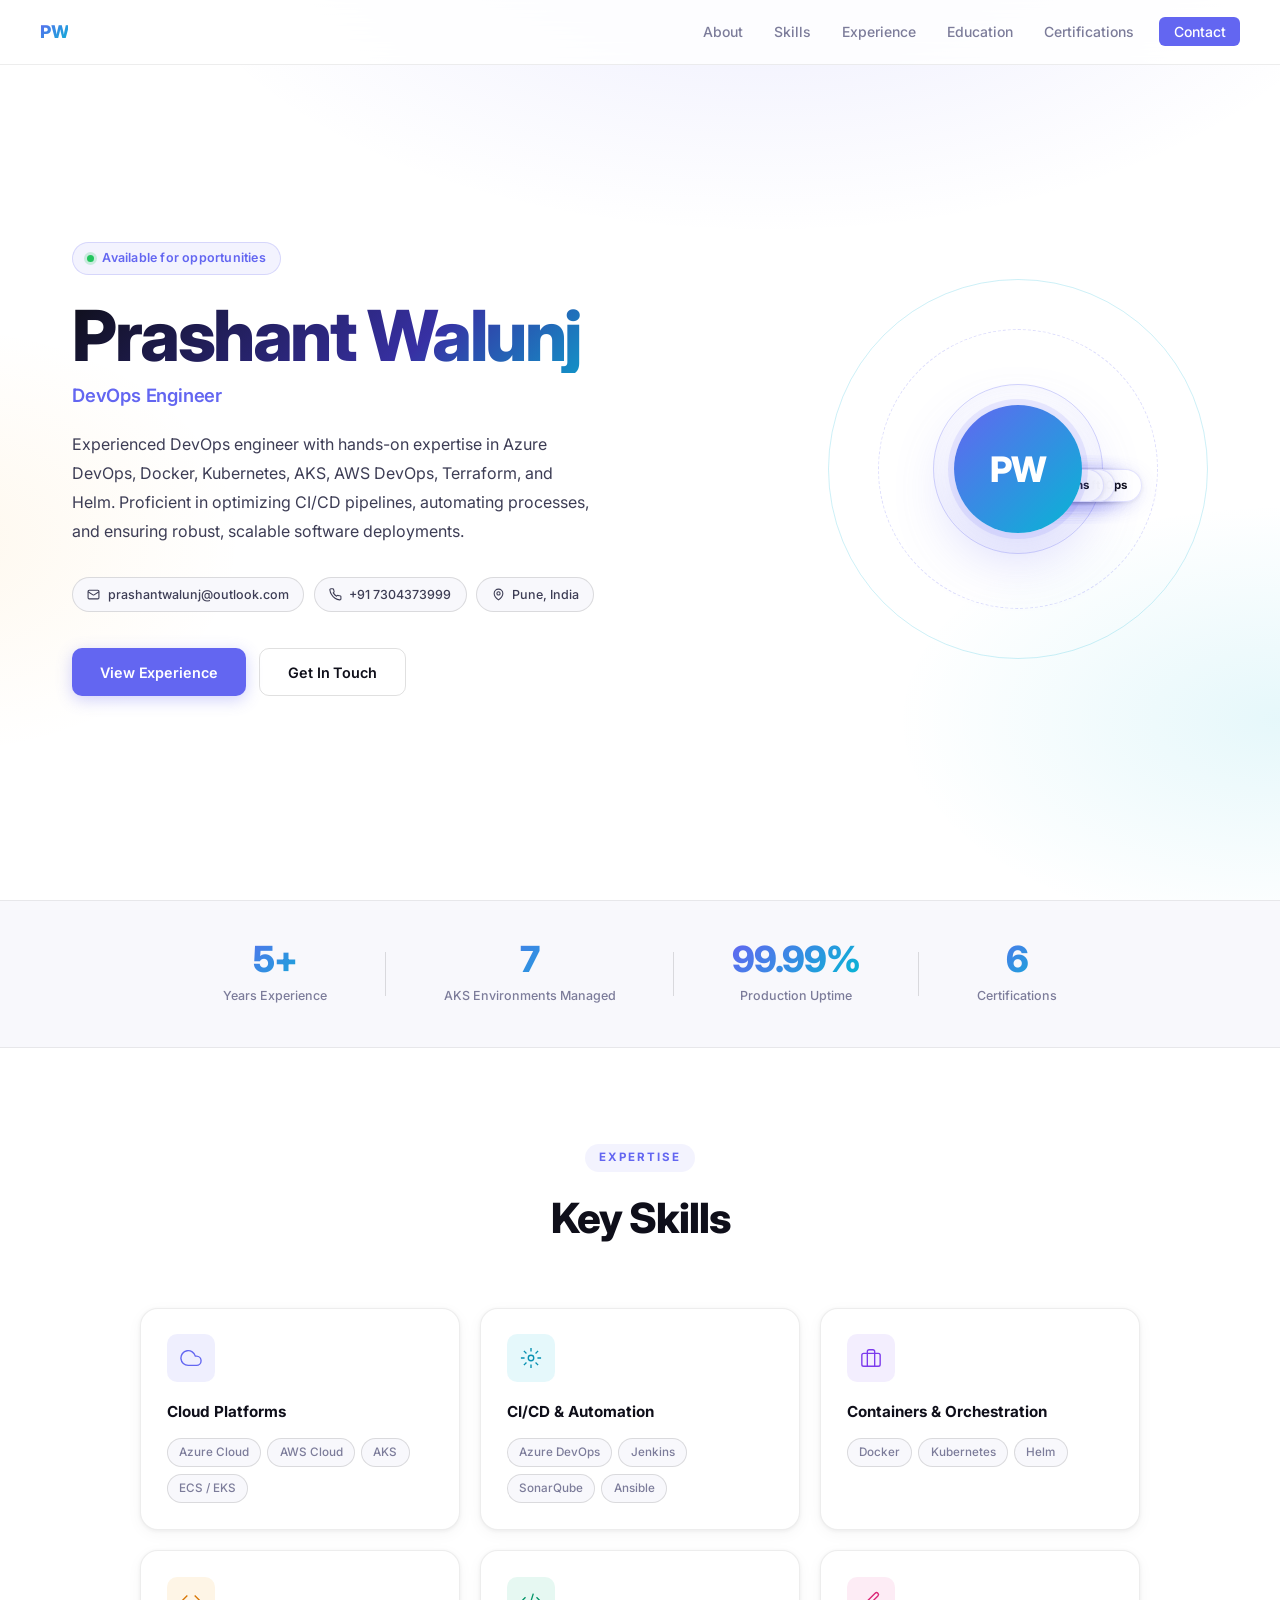
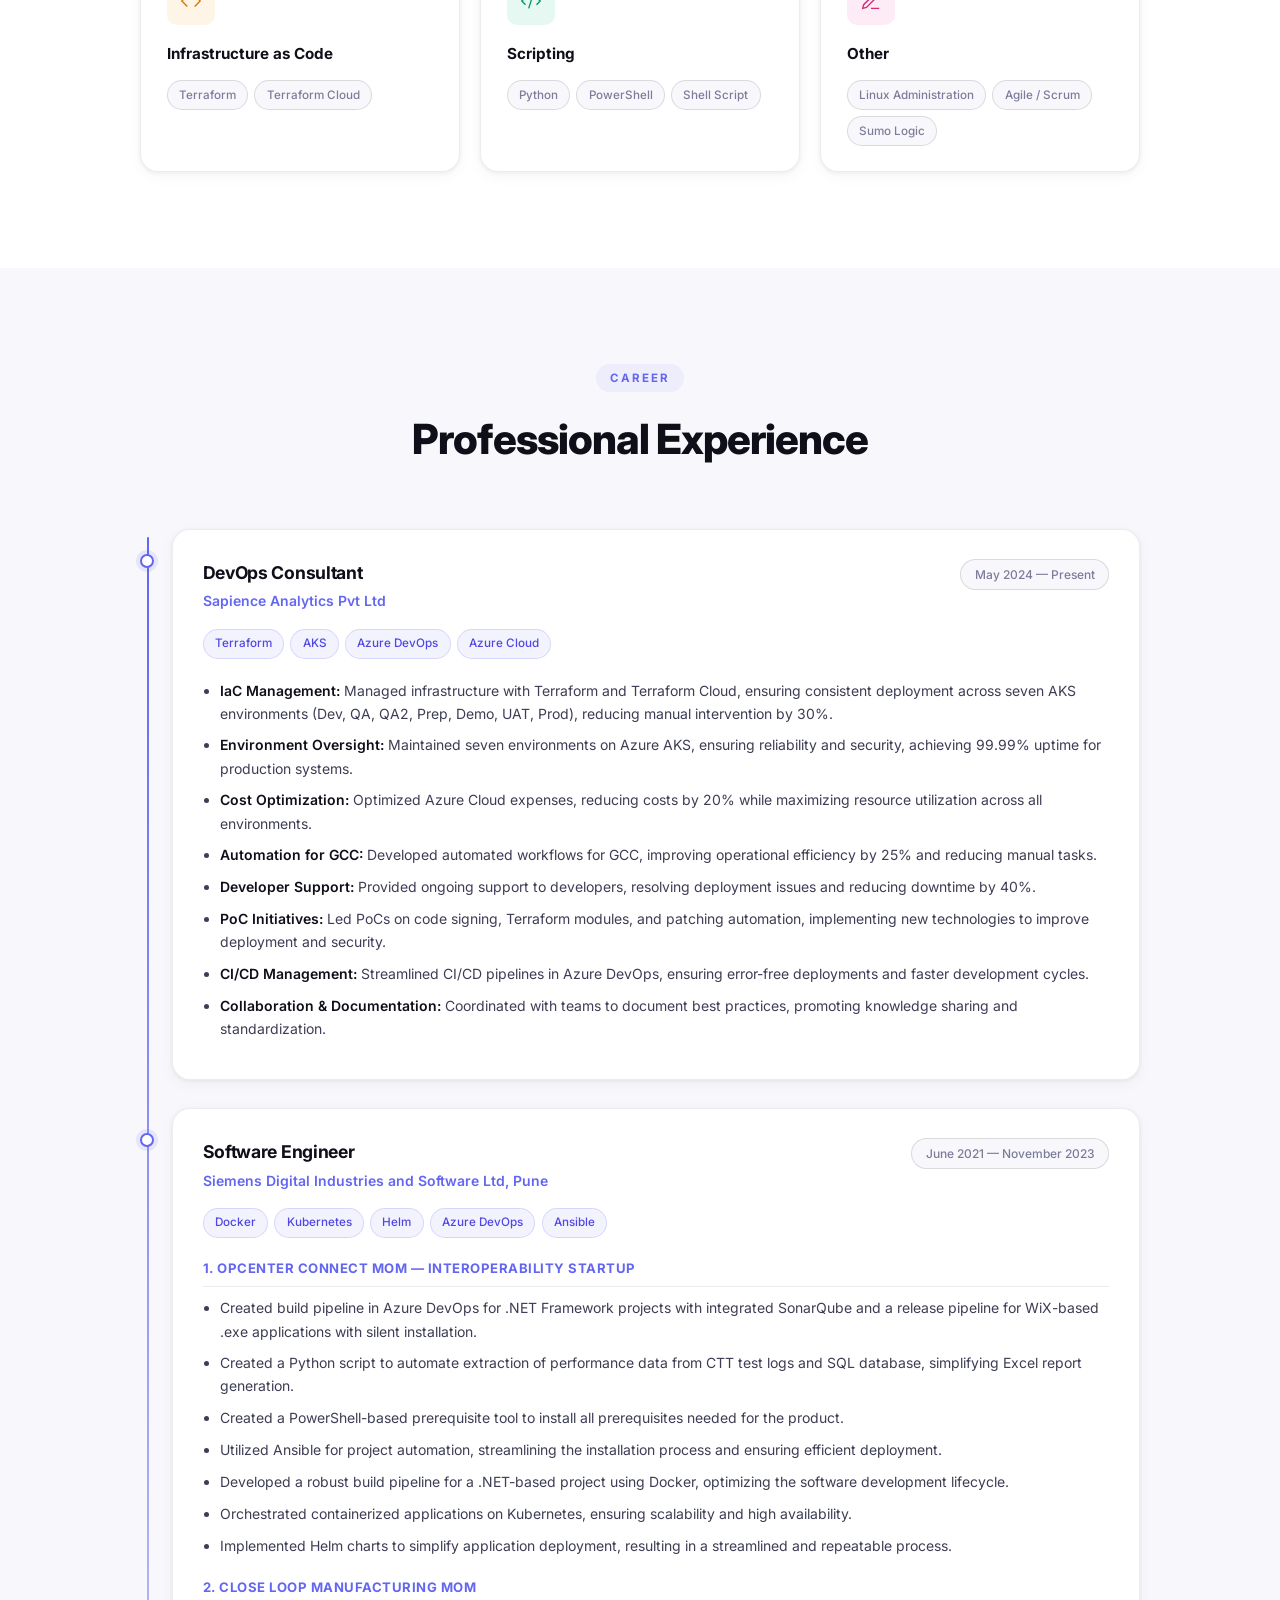
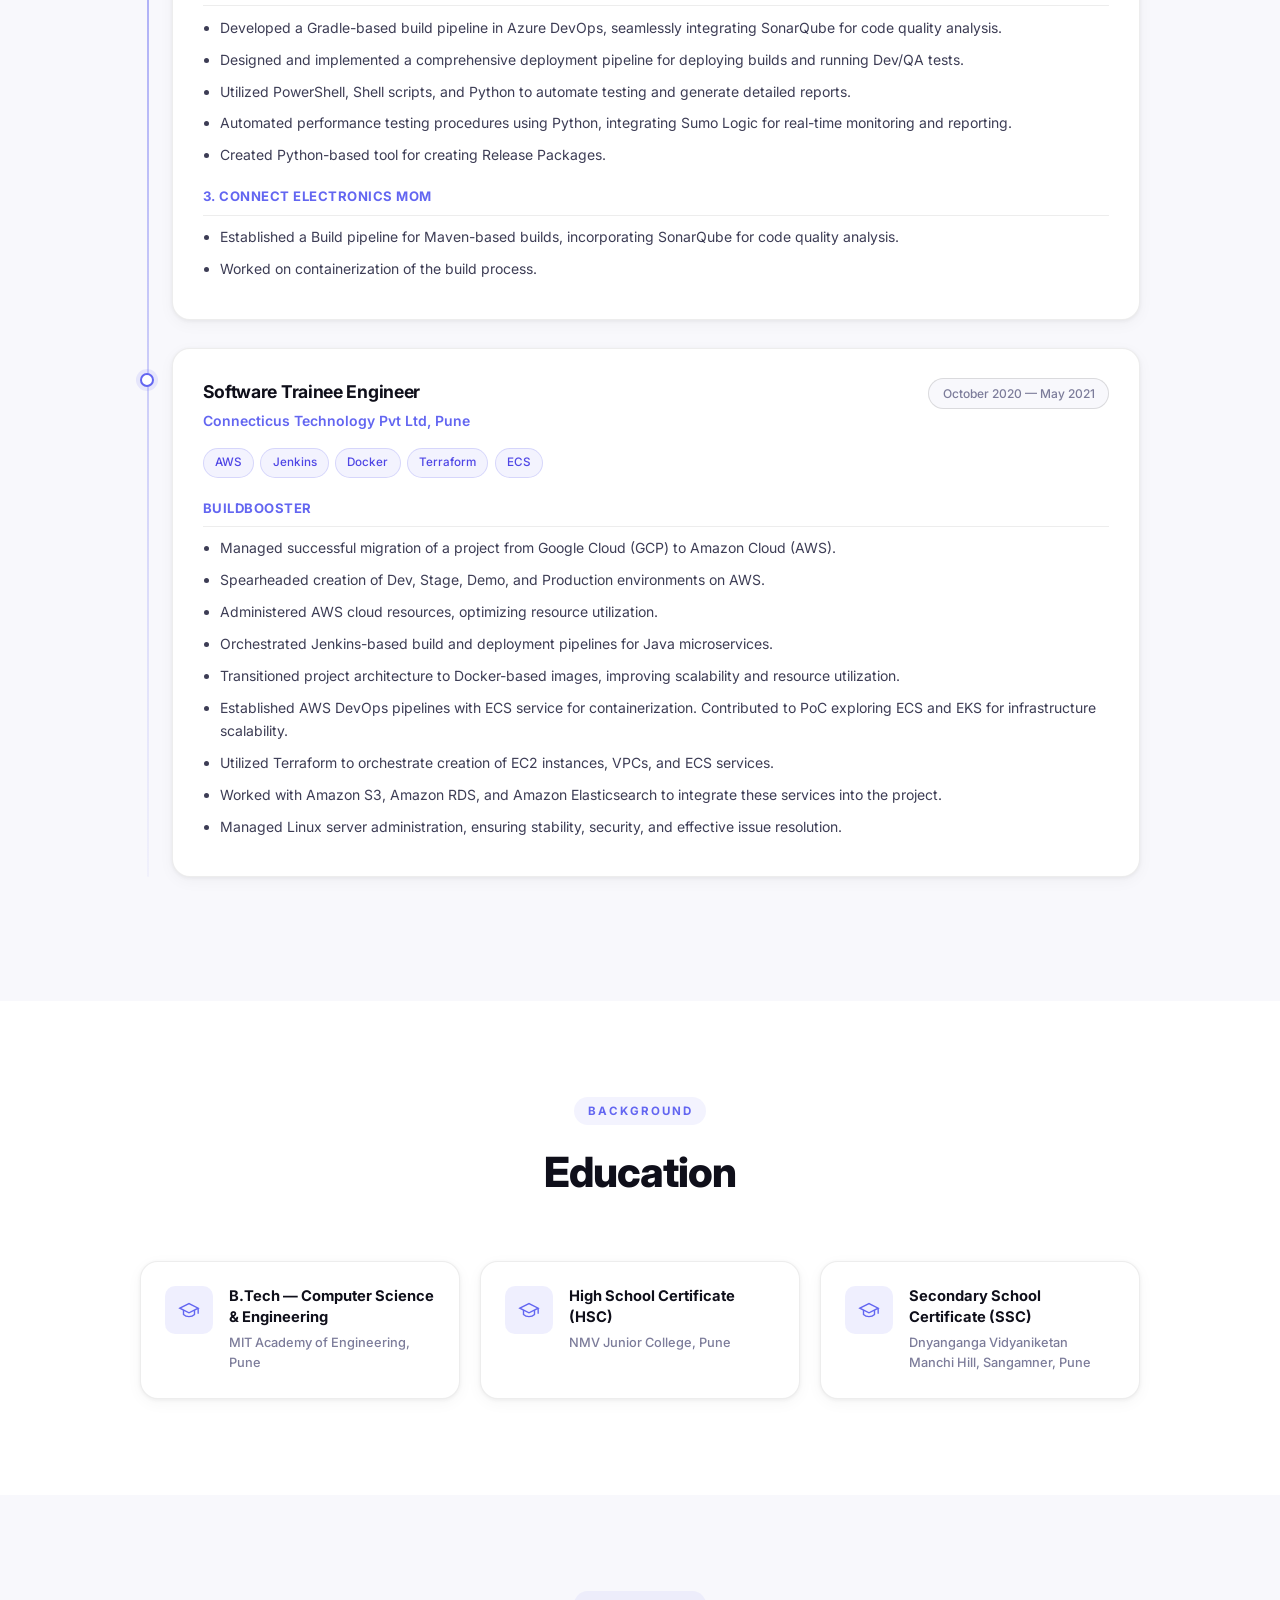
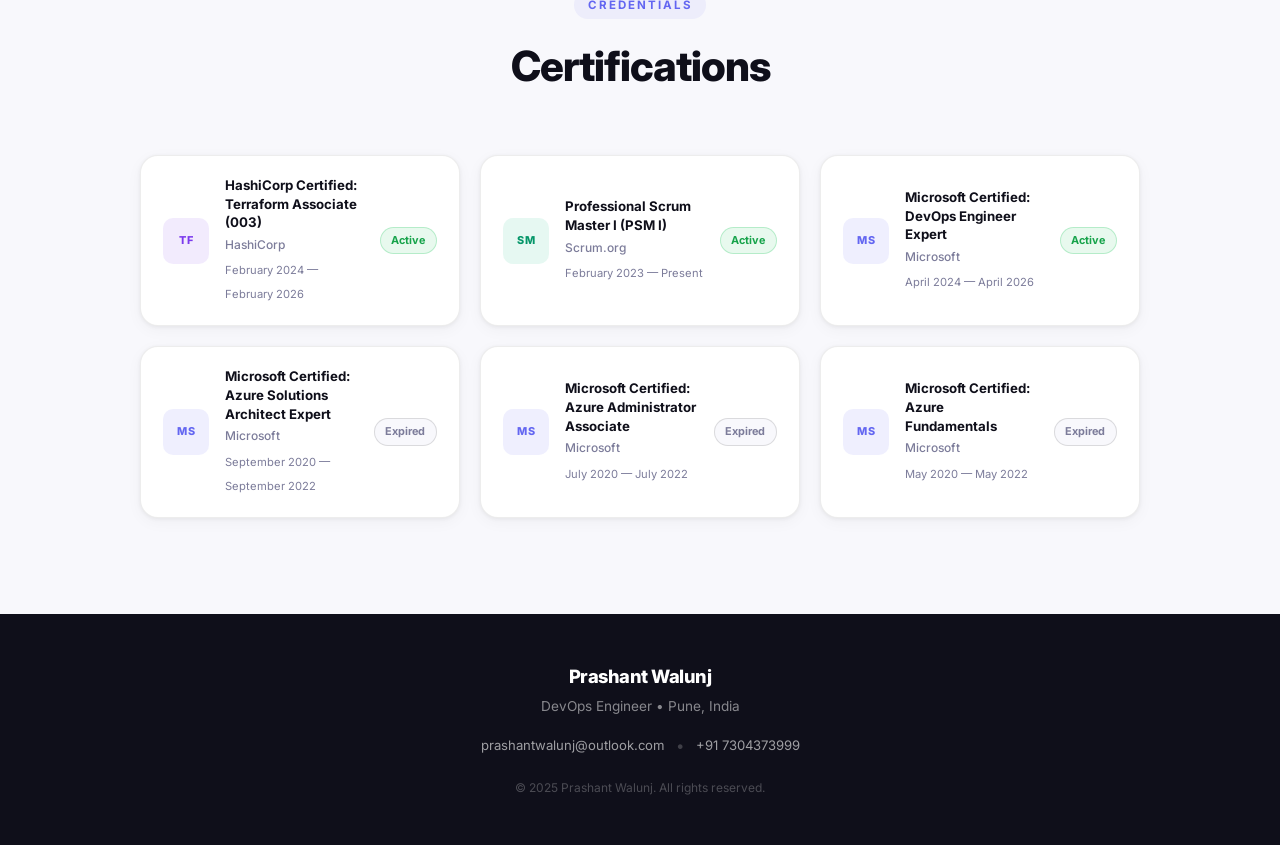
==== commit 85312f2b: "Added skill animation" ====
--- a/docs/index.html
+++ b/docs/index.html
@@ -63,10 +63,27 @@
       <div class="orbit-ring ring-2"></div>
       <div class="orbit-ring ring-3"></div>
       <div class="avatar-circle">PW</div>
-      <div class="floating-badge badge-1">Azure</div>
-      <div class="floating-badge badge-2">K8s</div>
-      <div class="floating-badge badge-3">Terraform</div>
-      <div class="floating-badge badge-4">Docker</div>
+      <div class="badge-orbit badge-orbit-1">
+        <div class="floating-badge"><span class="bdot bdot-azure"></span>Azure Cloud</div>
+      </div>
+      <div class="badge-orbit badge-orbit-2">
+        <div class="floating-badge"><span class="bdot bdot-k8s"></span>Kubernetes</div>
+      </div>
+      <div class="badge-orbit badge-orbit-3">
+        <div class="floating-badge"><span class="bdot bdot-tf"></span>Terraform</div>
+      </div>
+      <div class="badge-orbit badge-orbit-4">
+        <div class="floating-badge"><span class="bdot bdot-docker"></span>Docker</div>
+      </div>
+      <div class="badge-orbit badge-orbit-5">
+        <div class="floating-badge"><span class="bdot bdot-devops"></span>Azure DevOps</div>
+      </div>
+      <div class="badge-orbit badge-orbit-6">
+        <div class="floating-badge"><span class="bdot bdot-openshift"></span>Openshift</div>
+      </div>
+      <div class="badge-orbit badge-orbit-7">
+        <div class="floating-badge"><span class="bdot bdot-jenkins"></span>Jenkins</div>
+      </div>
     </div>
   </section>
   </div>
--- a/docs/static/css/style.css
+++ b/docs/static/css/style.css
@@ -309,16 +309,17 @@
 
 .ring-1 {
   width: 170px; height: 170px;
-  border: 1.5px solid rgba(99,102,241,0.2);
+  border: 1.5px solid rgba(99,102,241,0.28);
+  box-shadow: 0 0 18px rgba(99,102,241,0.07) inset;
 }
 .ring-2 {
   width: 280px; height: 280px;
-  border: 1px dashed rgba(99,102,241,0.15);
+  border: 1px dashed rgba(99,102,241,0.22);
   animation: rotate 22s linear infinite;
 }
 .ring-3 {
   width: 380px; height: 380px;
-  border: 1px solid rgba(6,182,212,0.1);
+  border: 1px solid rgba(6,182,212,0.2);
   animation: rotate 34s linear infinite reverse;
 }
 
@@ -345,28 +346,125 @@
   animation: avatar-pulse 4s ease-in-out infinite;
 }
 
+/* ORBITAL BADGE WRAPPERS */
+.badge-orbit {
+  position: absolute;
+  top: 50%;
+  left: 50%;
+  width: 0;
+  height: 0;
+  pointer-events: none;
+}
+
 .floating-badge {
   position: absolute;
-  background: #fff;
-  border: 1px solid var(--border-strong);
+  top: 0;
+  left: 0;
+  background: rgba(255, 255, 255, 0.92);
+  backdrop-filter: blur(8px);
+  -webkit-backdrop-filter: blur(8px);
+  border: 1px solid rgba(99, 102, 241, 0.18);
   color: var(--text);
   font-size: 0.72rem;
-  font-weight: 600;
-  padding: 0.38rem 0.85rem;
+  font-weight: 700;
+  padding: 0.38rem 0.9rem;
   border-radius: 999px;
-  box-shadow: var(--shadow-sm);
-  animation: float 3.5s ease-in-out infinite;
+  box-shadow: 0 4px 20px rgba(99,102,241,0.12), 0 1px 4px rgba(0,0,0,0.08);
   white-space: nowrap;
-}
-
-.badge-1 { top: 22px;   right: 55px;  animation-delay: 0s;     }
-.badge-2 { bottom: 55px; right: 18px;  animation-delay: 0.9s;   }
-.badge-3 { bottom: 28px; left: 38px;   animation-delay: 1.8s;   }
-.badge-4 { top: 62px;   left: 18px;   animation-delay: 2.7s;   }
-
-@keyframes float {
-  0%, 100% { transform: translateY(0px); }
-  50%       { transform: translateY(-9px); }
+  display: flex;
+  align-items: center;
+  gap: 0.35rem;
+  pointer-events: all;
+  cursor: default;
+  transition: box-shadow 0.3s ease;
+}
+
+.floating-badge:hover {
+  box-shadow: 0 8px 32px rgba(99,102,241,0.28), 0 2px 8px rgba(0,0,0,0.1);
+}
+
+/* Colored tech dots */
+.bdot {
+  width: 6px;
+  height: 6px;
+  border-radius: 50%;
+  display: inline-block;
+  flex-shrink: 0;
+}
+.bdot-azure    { background: #0078d4; box-shadow: 0 0 5px rgba(0,120,212,0.55); }
+.bdot-k8s      { background: #326ce5; box-shadow: 0 0 5px rgba(50,108,229,0.55); }
+.bdot-tf       { background: #7b42bc; box-shadow: 0 0 5px rgba(123,66,188,0.55); }
+.bdot-docker   { background: #2496ed; box-shadow: 0 0 5px rgba(36,150,237,0.55); }
+.bdot-devops   { background: #00a4ef; box-shadow: 0 0 5px rgba(0,164,239,0.55); }
+.bdot-openshift{ background: #ee0000; box-shadow: 0 0 5px rgba(238,0,0,0.55); }
+.bdot-jenkins  { background: #f0a500; box-shadow: 0 0 5px rgba(240,165,0,0.55); }
+
+/* ===== THREE-ORBIT SYSTEM =====
+   Inner  (110px, clockwise,  24s): Azure Cloud [0°],  Docker     [180°]
+   Middle (145px, clockwise,  34s): Kubernetes  [0°],  Openshift  [120°], Jenkins [240°]
+   Outer  (168px, counter-CW, 46s): Terraform   [0°],  Azure DevOps [180°]
+   Badges on the same orbit share one keyframe + negative delay offset
+   so they stay evenly spaced and never overlap.
+*/
+
+@keyframes orbit-inner {
+  from { transform: rotate(20deg); }
+  to   { transform: rotate(380deg); }
+}
+@keyframes counter-inner {
+  from { transform: translateX(110px) translateY(-50%) rotate(-20deg); }
+  to   { transform: translateX(110px) translateY(-50%) rotate(-380deg); }
+}
+
+@keyframes orbit-mid {
+  from { transform: rotate(90deg); }
+  to   { transform: rotate(450deg); }
+}
+@keyframes counter-mid {
+  from { transform: translateX(145px) translateY(-50%) rotate(-90deg); }
+  to   { transform: translateX(145px) translateY(-50%) rotate(-450deg); }
+}
+
+@keyframes orbit-outer {
+  from { transform: rotate(160deg); }
+  to   { transform: rotate(-200deg); }
+}
+@keyframes counter-outer {
+  from { transform: translateX(168px) translateY(-50%) rotate(-160deg); }
+  to   { transform: translateX(168px) translateY(-50%) rotate(200deg); }
+}
+
+/* Azure Cloud — inner, 0° */
+.badge-orbit-1 { animation: orbit-inner 24s linear infinite; }
+.badge-orbit-1 .floating-badge { animation: counter-inner 24s linear infinite, badge-appear 0.5s ease 0.4s both; }
+
+/* Docker — inner, 180° offset → −12s delay */
+.badge-orbit-4 { animation: orbit-inner 24s linear -12s infinite; }
+.badge-orbit-4 .floating-badge { animation: counter-inner 24s linear -12s infinite, badge-appear 0.5s ease 0.7s both; }
+
+/* Kubernetes — middle, 0° */
+.badge-orbit-2 { animation: orbit-mid 34s linear infinite; }
+.badge-orbit-2 .floating-badge { animation: counter-mid 34s linear infinite, badge-appear 0.5s ease 0.6s both; }
+
+/* Openshift — middle, 120° offset → −11.33s */
+.badge-orbit-6 { animation: orbit-mid 34s linear -11.33s infinite; }
+.badge-orbit-6 .floating-badge { animation: counter-mid 34s linear -11.33s infinite, badge-appear 0.5s ease 1.2s both; }
+
+/* Jenkins — middle, 240° offset → −22.67s */
+.badge-orbit-7 { animation: orbit-mid 34s linear -22.67s infinite; }
+.badge-orbit-7 .floating-badge { animation: counter-mid 34s linear -22.67s infinite, badge-appear 0.5s ease 1.5s both; }
+
+/* Terraform — outer, 0° */
+.badge-orbit-3 { animation: orbit-outer 46s linear infinite; }
+.badge-orbit-3 .floating-badge { animation: counter-outer 46s linear infinite, badge-appear 0.5s ease 0.9s both; }
+
+/* Azure DevOps — outer, 180° offset → −23s */
+.badge-orbit-5 { animation: orbit-outer 46s linear -23s infinite; }
+.badge-orbit-5 .floating-badge { animation: counter-outer 46s linear -23s infinite, badge-appear 0.5s ease 1.1s both; }
+
+@keyframes badge-appear {
+  from { opacity: 0; }
+  to   { opacity: 1; }
 }
 
 /* ===== STATS BAR ===== */
@@ -915,16 +1013,6 @@
   position: relative;
 }
 
-/* ===== FLOATING BADGE entrance ===== */
-@keyframes badge-in {
-  from { opacity: 0; transform: scale(0.7) translateY(6px); }
-  to   { opacity: 1; transform: scale(1)   translateY(0);   }
-}
-
-.badge-1 { animation: float 3.5s ease-in-out 0s   infinite, badge-in 0.4s ease 0.8s both; }
-.badge-2 { animation: float 3.5s ease-in-out 0.9s infinite, badge-in 0.4s ease 1.0s both; }
-.badge-3 { animation: float 3.5s ease-in-out 1.8s infinite, badge-in 0.4s ease 1.2s both; }
-.badge-4 { animation: float 3.5s ease-in-out 2.7s infinite, badge-in 0.4s ease 1.4s both; }
 
 /* ===== CERT CARD shimmer on hover ===== */
 .cert-card {
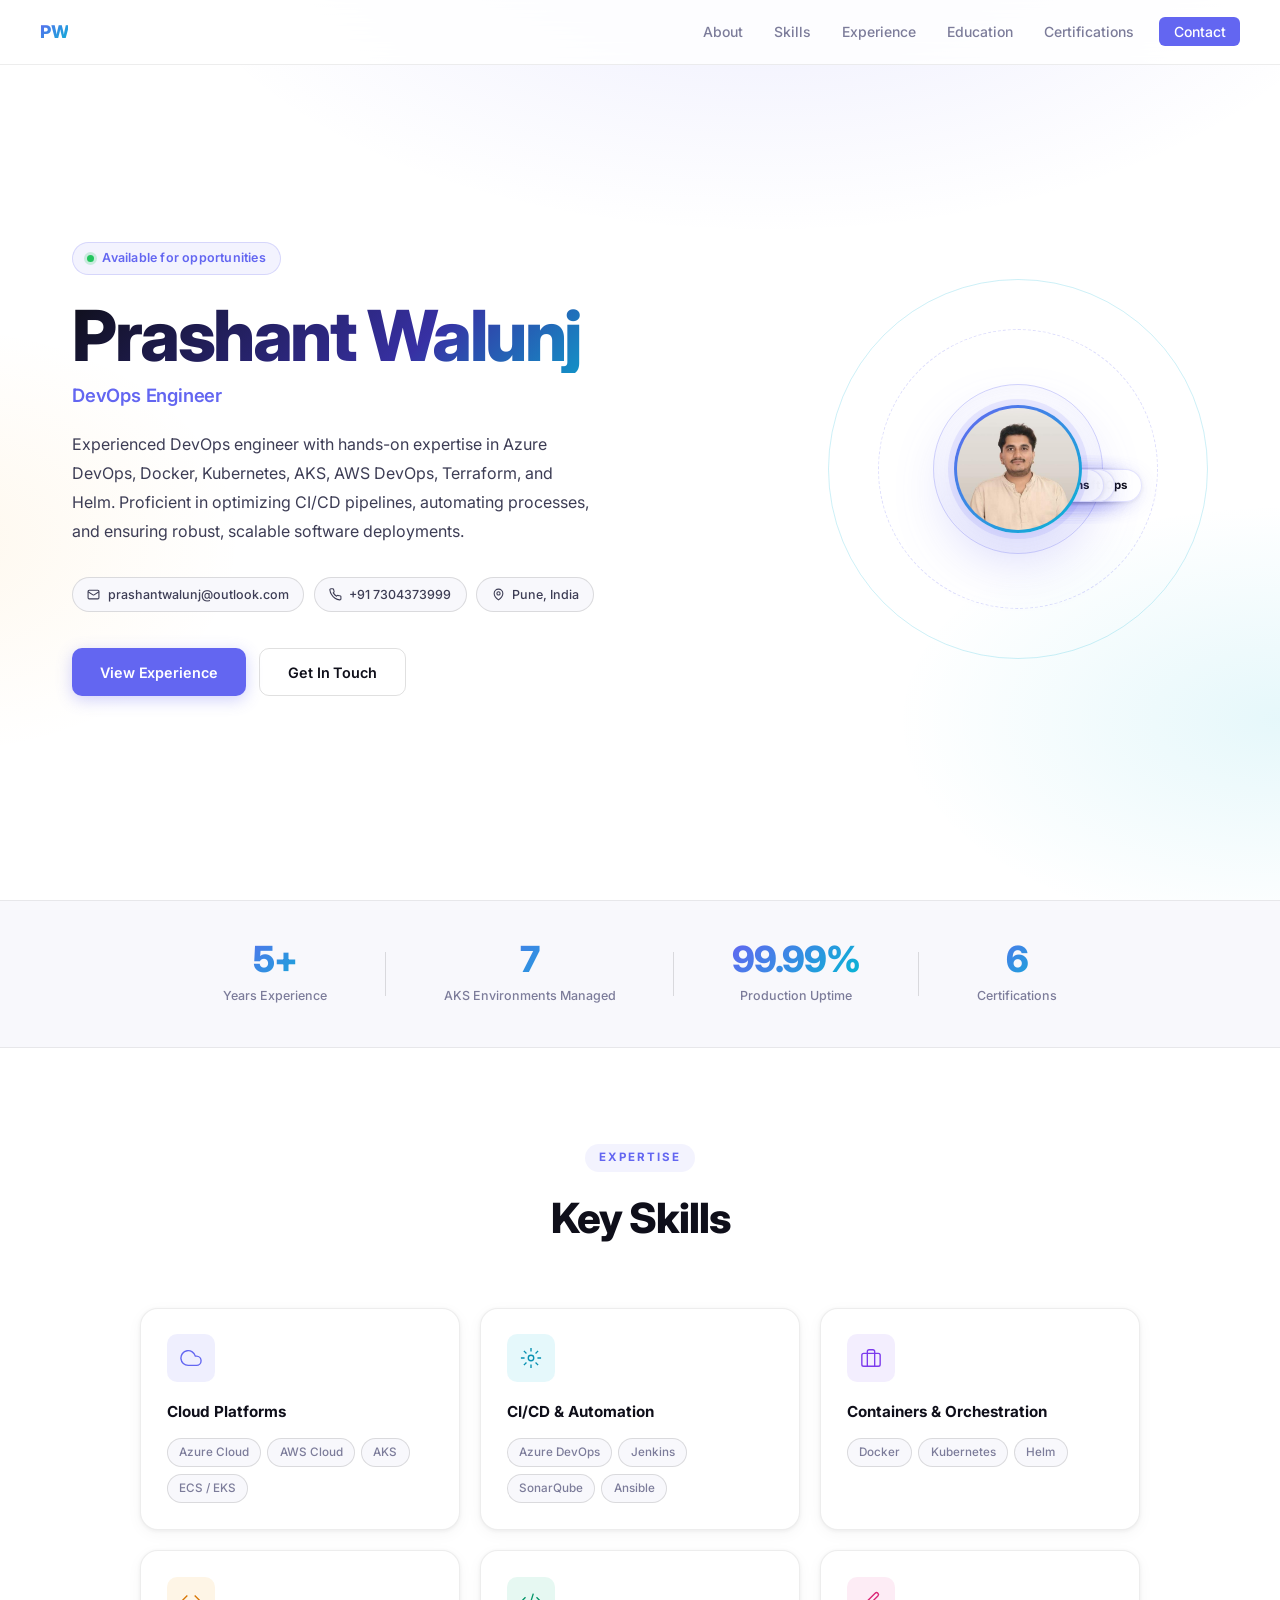
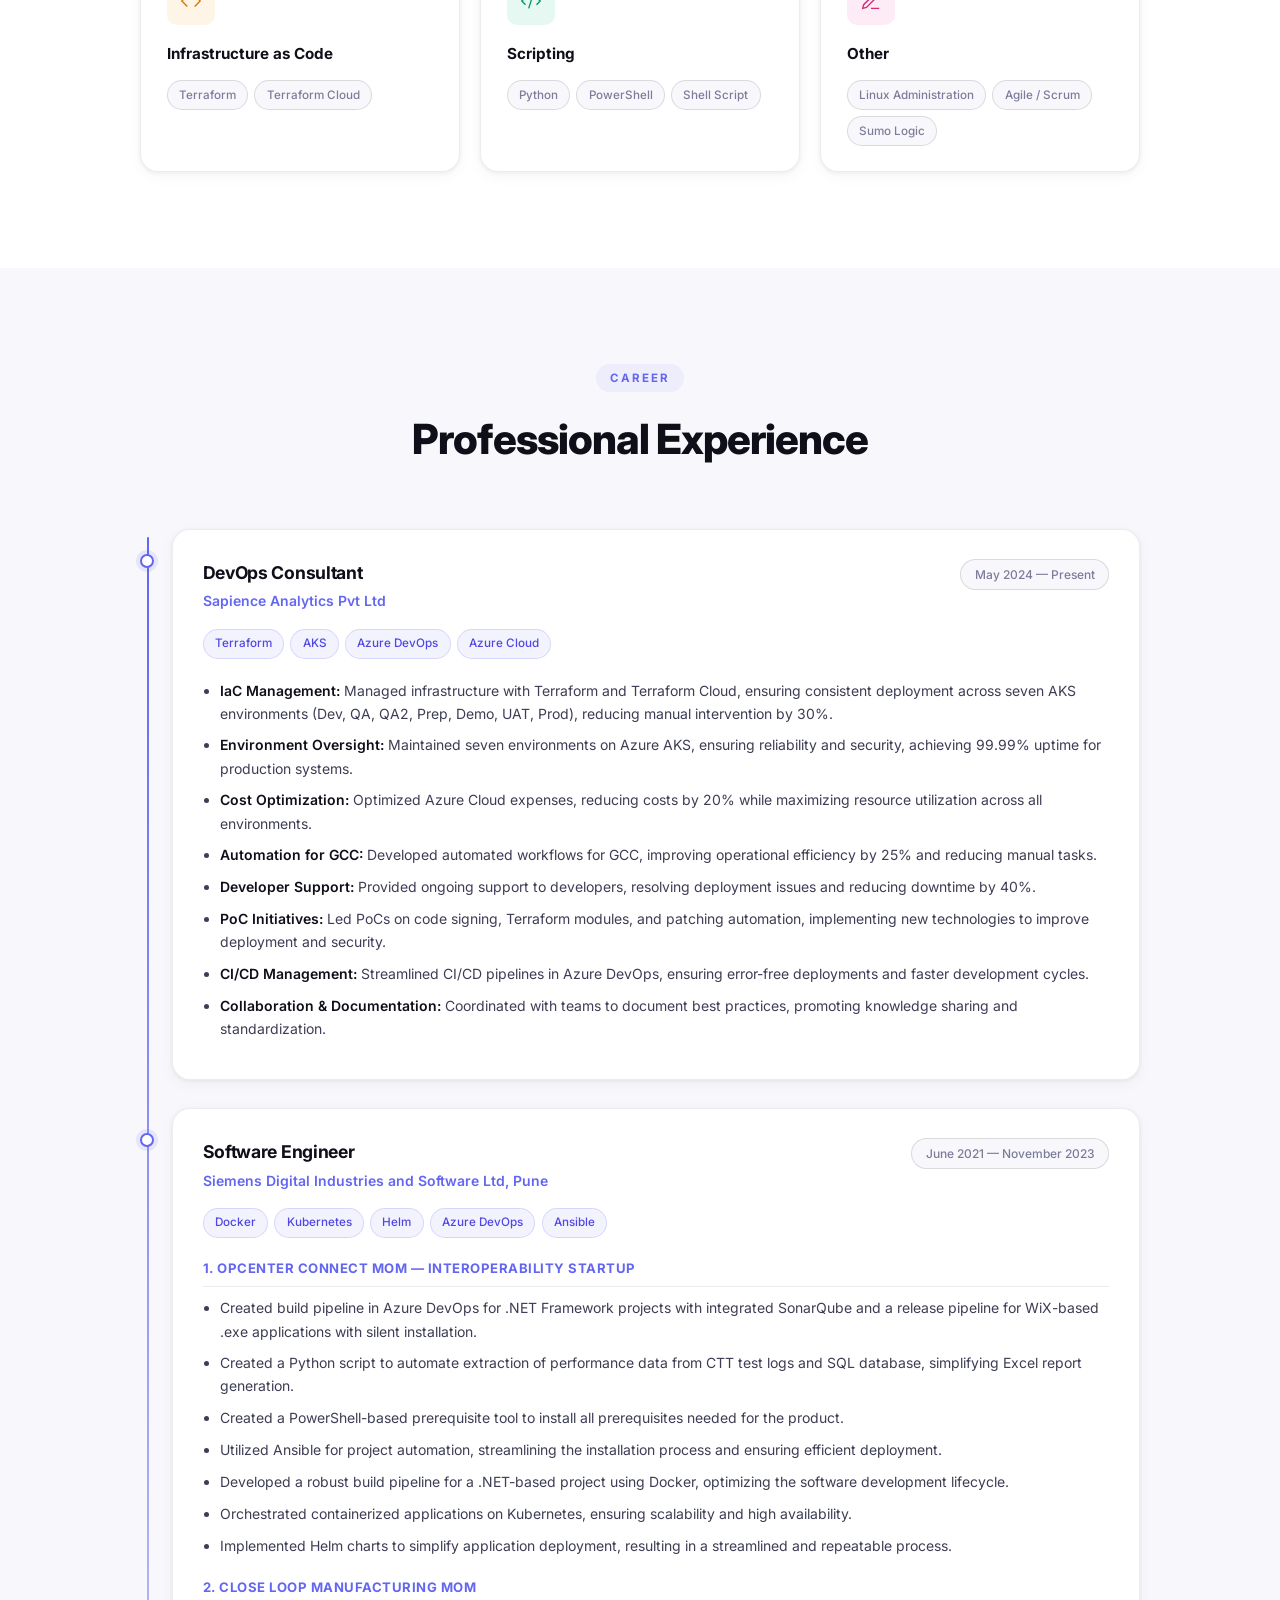
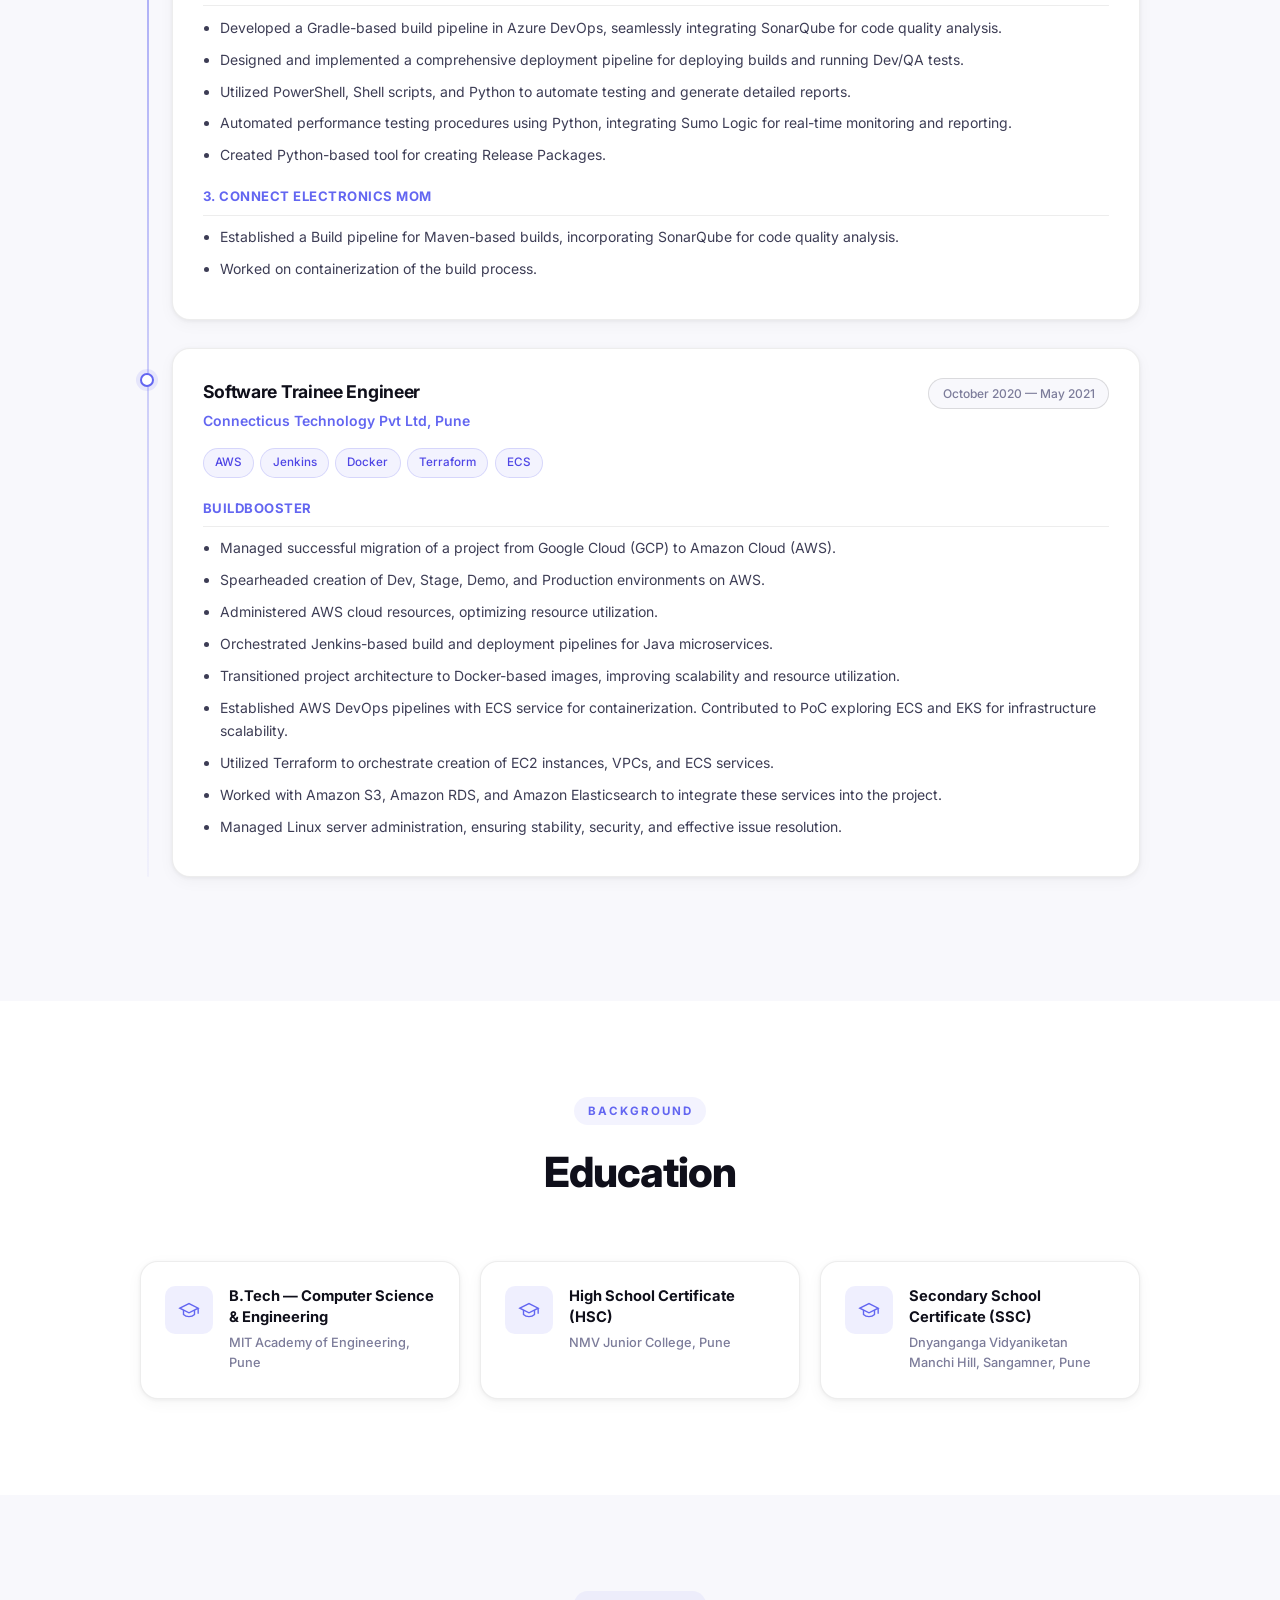
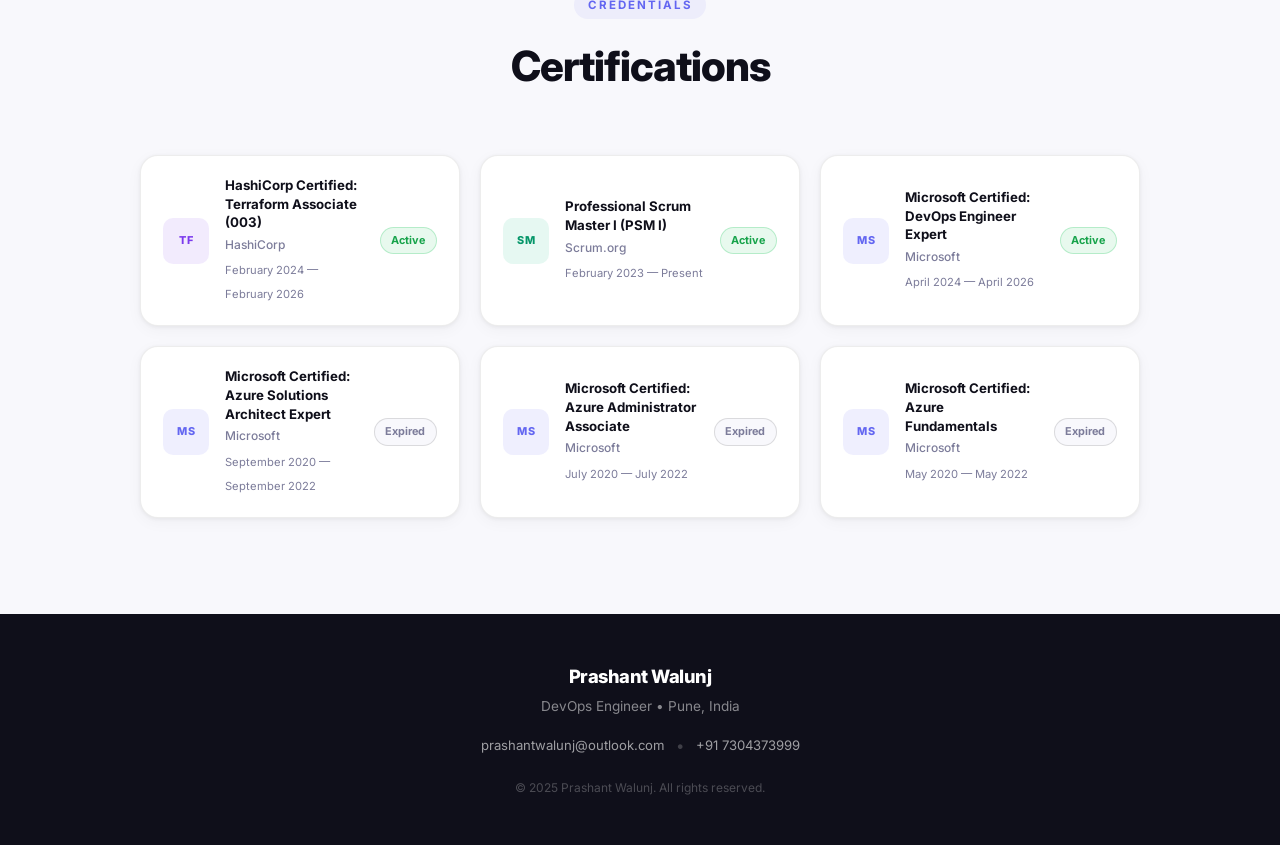
==== commit fbd391de: "Added my image to the portfolio" ====
--- a/docs/index.html
+++ b/docs/index.html
@@ -62,7 +62,9 @@
       <div class="orbit-ring ring-1"></div>
       <div class="orbit-ring ring-2"></div>
       <div class="orbit-ring ring-3"></div>
-      <div class="avatar-circle">PW</div>
+      <div class="avatar-circle">
+        <img src="static/images/prashant.jpg" alt="Prashant Walunj" class="avatar-photo" />
+      </div>
       <div class="badge-orbit badge-orbit-1">
         <div class="floating-badge"><span class="bdot bdot-azure"></span>Azure Cloud</div>
       </div>
--- a/docs/static/css/style.css
+++ b/docs/static/css/style.css
@@ -332,18 +332,24 @@
   width: 128px; height: 128px;
   border-radius: 50%;
   background: linear-gradient(135deg, var(--primary) 0%, var(--accent) 100%);
+  padding: 3px;
   display: flex;
   align-items: center;
   justify-content: center;
-  font-size: 2.2rem;
-  font-weight: 800;
-  color: #fff;
   box-shadow:
     0 0 0 6px rgba(99,102,241,0.12),
-    0 20px 60px rgba(99,102,241,0.3);
+    0 20px 60px rgba(99,102,241,0.32);
   z-index: 1;
-  letter-spacing: -1px;
   animation: avatar-pulse 4s ease-in-out infinite;
+}
+
+.avatar-photo {
+  width: 100%;
+  height: 100%;
+  border-radius: 50%;
+  object-fit: cover;
+  object-position: center top;
+  display: block;
 }
 
 /* ORBITAL BADGE WRAPPERS */
@@ -867,7 +873,10 @@
 .footer-copy          { font-size: 0.75rem; color: rgba(255,255,255,0.25); }
 
 /* ===== RESPONSIVE ===== */
+
+/* --- Tablet / large mobile (≤ 900px) --- */
 @media (max-width: 900px) {
+  /* Hero */
   .hero {
     flex-direction: column;
     text-align: center;
@@ -875,18 +884,39 @@
     padding-bottom: 3rem;
     gap: 2.5rem;
   }
-
   .hero-contact { justify-content: center; }
   .hero-actions { justify-content: center; }
 
+  /* Hero graphic — 280px container (scale 0.737×) */
   .hero-graphic { width: 280px; height: 280px; }
   .ring-1 { width: 130px; height: 130px; }
   .ring-2 { width: 210px; height: 210px; }
   .ring-3 { width: 280px; height: 280px; }
-  .avatar-circle { width: 96px; height: 96px; font-size: 1.6rem; }
-
+  .avatar-circle { width: 96px; height: 96px; padding: 3px; }
+
+  /* Rescale orbital radii (110×0.737=81, 145×0.737=107, 168×0.737=124) */
+  @keyframes counter-inner {
+    from { transform: translateX(81px) translateY(-50%) rotate(-20deg); }
+    to   { transform: translateX(81px) translateY(-50%) rotate(-380deg); }
+  }
+  @keyframes counter-mid {
+    from { transform: translateX(107px) translateY(-50%) rotate(-90deg); }
+    to   { transform: translateX(107px) translateY(-50%) rotate(-450deg); }
+  }
+  @keyframes counter-outer {
+    from { transform: translateX(124px) translateY(-50%) rotate(-160deg); }
+    to   { transform: translateX(124px) translateY(-50%) rotate(200deg); }
+  }
+  .floating-badge { font-size: 0.65rem; padding: 0.3rem 0.7rem; }
+
+  /* Stats */
   .stat-divider { display: none; }
-
+  .stats-container { gap: 1.5rem; }
+
+  /* Skills grid — 2 columns on tablet */
+  .skills-grid { grid-template-columns: repeat(auto-fill, minmax(220px, 1fr)); }
+
+  /* Navigation */
   .nav-links {
     display: none;
     position: fixed;
@@ -899,18 +929,107 @@
     border-bottom: 1px solid var(--border);
     box-shadow: 0 16px 40px rgba(0,0,0,0.08);
   }
-
   .nav-links.open { display: flex; }
   .nav-links a    { padding: 0.65rem 1rem; font-size: 0.95rem; border-radius: var(--radius-sm); }
   .hamburger      { display: flex; }
 }
 
+/* --- Phones (≤ 600px) --- */
 @media (max-width: 600px) {
-  .section           { padding: 4rem 1.25rem; }
-  .timeline          { padding-left: 1.5rem; }
-  .timeline-header   { flex-direction: column; }
-  .cert-card         { flex-wrap: wrap; }
-  .hero-name         { letter-spacing: -1.5px; }
+  /* Layout */
+  .section { padding: 3.5rem 1.1rem; }
+
+  /* Section headings */
+  .section-title { font-size: 1.55rem; letter-spacing: -0.5px; }
+  .section-tag   { font-size: 0.68rem; }
+
+  /* Hero */
+  .hero { padding-top: 80px; gap: 2rem; }
+  .hero-name { letter-spacing: -1.5px; }
+  .hero-summary { font-size: 0.875rem; }
+  .hero-contact { gap: 0.45rem; }
+  .contact-chip { font-size: 0.7rem; padding: 0.35rem 0.7rem; }
+  .hero-actions { gap: 0.7rem; }
+  .btn { padding: 0.6rem 1.2rem; font-size: 0.84rem; }
+
+  /* Hero graphic — 220px container (scale 0.579×) */
+  .hero-graphic { width: 220px; height: 220px; }
+  .ring-1 { width: 102px; height: 102px; }
+  .ring-2 { width: 164px; height: 164px; }
+  .ring-3 { width: 220px; height: 220px; }
+  .avatar-circle { width: 76px; height: 76px; padding: 2px; }
+
+  /* Rescale orbital radii (110×0.579=64, 145×0.579=84, 168×0.579=97) */
+  @keyframes counter-inner {
+    from { transform: translateX(64px) translateY(-50%) rotate(-20deg); }
+    to   { transform: translateX(64px) translateY(-50%) rotate(-380deg); }
+  }
+  @keyframes counter-mid {
+    from { transform: translateX(84px) translateY(-50%) rotate(-90deg); }
+    to   { transform: translateX(84px) translateY(-50%) rotate(-450deg); }
+  }
+  @keyframes counter-outer {
+    from { transform: translateX(97px) translateY(-50%) rotate(-160deg); }
+    to   { transform: translateX(97px) translateY(-50%) rotate(200deg); }
+  }
+  .floating-badge { font-size: 0.58rem; padding: 0.22rem 0.55rem; gap: 0.22rem; }
+  .bdot { width: 5px; height: 5px; }
+
+  /* Stats */
+  .stats-container { gap: 1rem; }
+  .stat-number { font-size: 1.8rem; }
+
+  /* Skills — single column */
+  .skills-grid { grid-template-columns: 1fr; gap: 0.85rem; }
+  .skill-card  { padding: 1.25rem; }
+
+  /* Timeline */
+  .timeline { padding-left: 1.5rem; }
+  .timeline-dot  { left: -1.5rem; width: 12px; height: 12px; }
+  .timeline-card { padding: 1.25rem; }
+  .timeline-header { flex-direction: column; gap: 0.35rem; }
+  .job-title { font-size: 1rem; }
+  .job-bullets li { font-size: 0.82rem; }
+
+  /* Education — single column */
+  .edu-grid { grid-template-columns: 1fr; }
+  .edu-card  { padding: 1.1rem; }
+
+  /* Certifications — single column */
+  .cert-grid { grid-template-columns: 1fr; }
+  .cert-card { padding: 1rem 1.1rem; flex-wrap: wrap; }
+
+  /* Footer */
+  .footer { padding: 2.25rem 1.25rem; }
+  .footer-links { flex-wrap: wrap; justify-content: center; gap: 0.5rem 1rem; }
+}
+
+/* --- Ultra small (≤ 380px) --- */
+@media (max-width: 380px) {
+  .section { padding: 3rem 0.85rem; }
+  .section-title { font-size: 1.35rem; }
+  .btn { padding: 0.55rem 1rem; font-size: 0.82rem; }
+
+  /* Hero graphic — 180px container (scale 0.474×) */
+  .hero-graphic { width: 180px; height: 180px; }
+  .ring-1 { width: 84px; height: 84px; }
+  .ring-2 { width: 136px; height: 136px; }
+  .ring-3 { width: 180px; height: 180px; }
+  .avatar-circle { width: 62px; height: 62px; padding: 2px; }
+
+  @keyframes counter-inner {
+    from { transform: translateX(52px) translateY(-50%) rotate(-20deg); }
+    to   { transform: translateX(52px) translateY(-50%) rotate(-380deg); }
+  }
+  @keyframes counter-mid {
+    from { transform: translateX(69px) translateY(-50%) rotate(-90deg); }
+    to   { transform: translateX(69px) translateY(-50%) rotate(-450deg); }
+  }
+  @keyframes counter-outer {
+    from { transform: translateX(80px) translateY(-50%) rotate(-160deg); }
+    to   { transform: translateX(80px) translateY(-50%) rotate(200deg); }
+  }
+  .floating-badge { font-size: 0.52rem; padding: 0.18rem 0.45rem; }
 }
 
 /* ===== SCROLL REVEAL ===== */
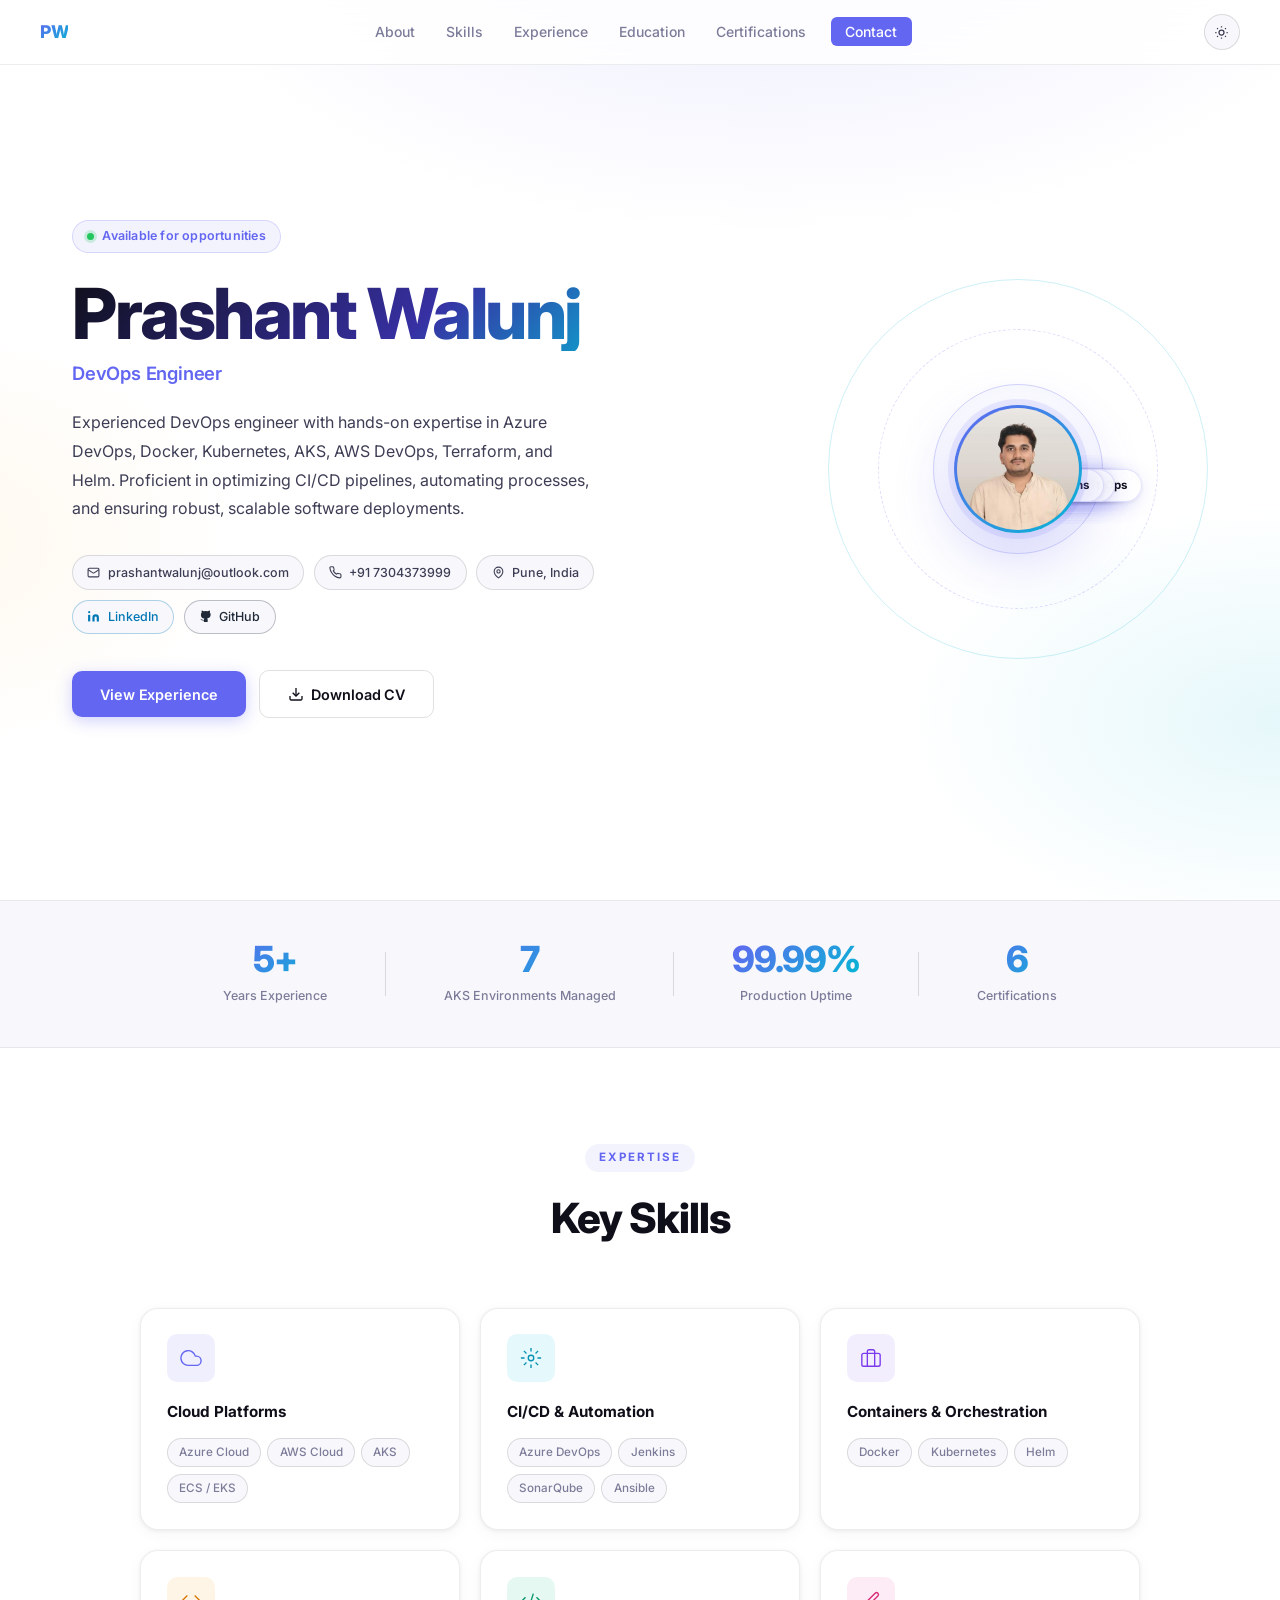
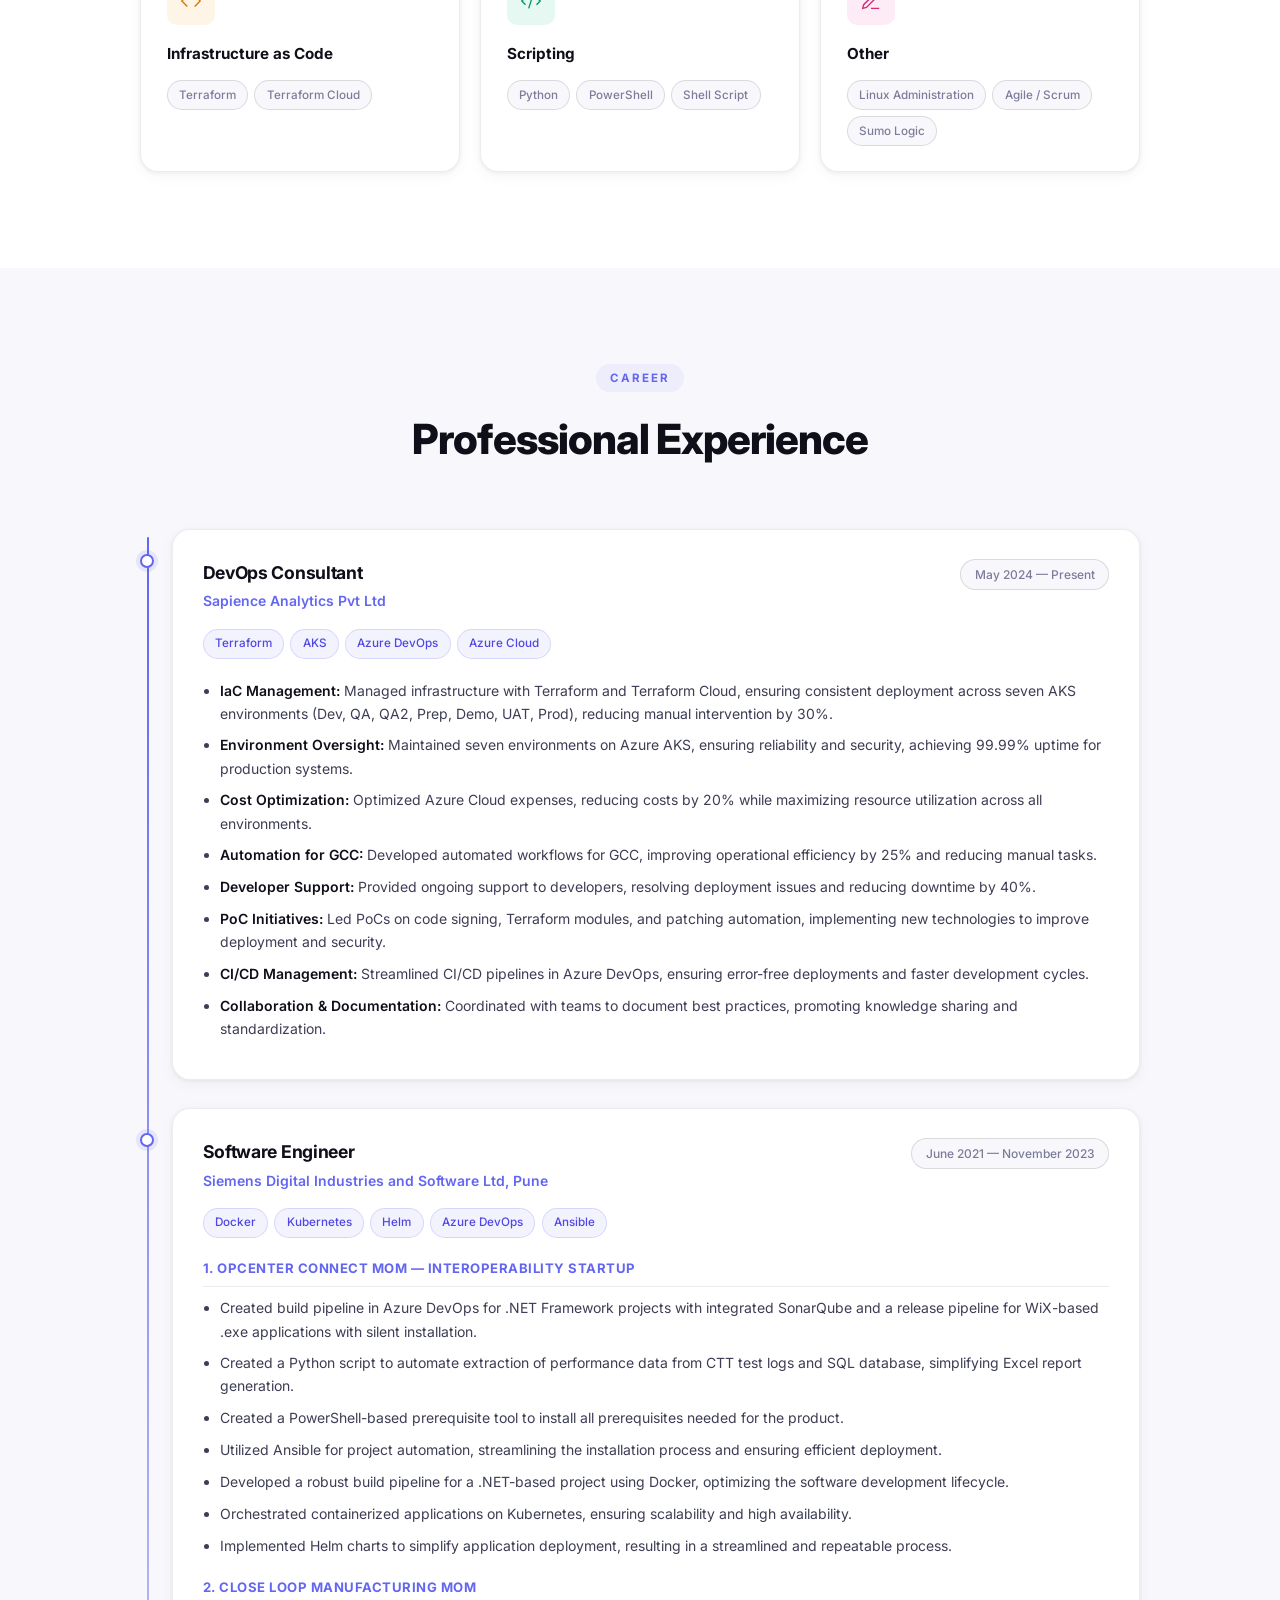
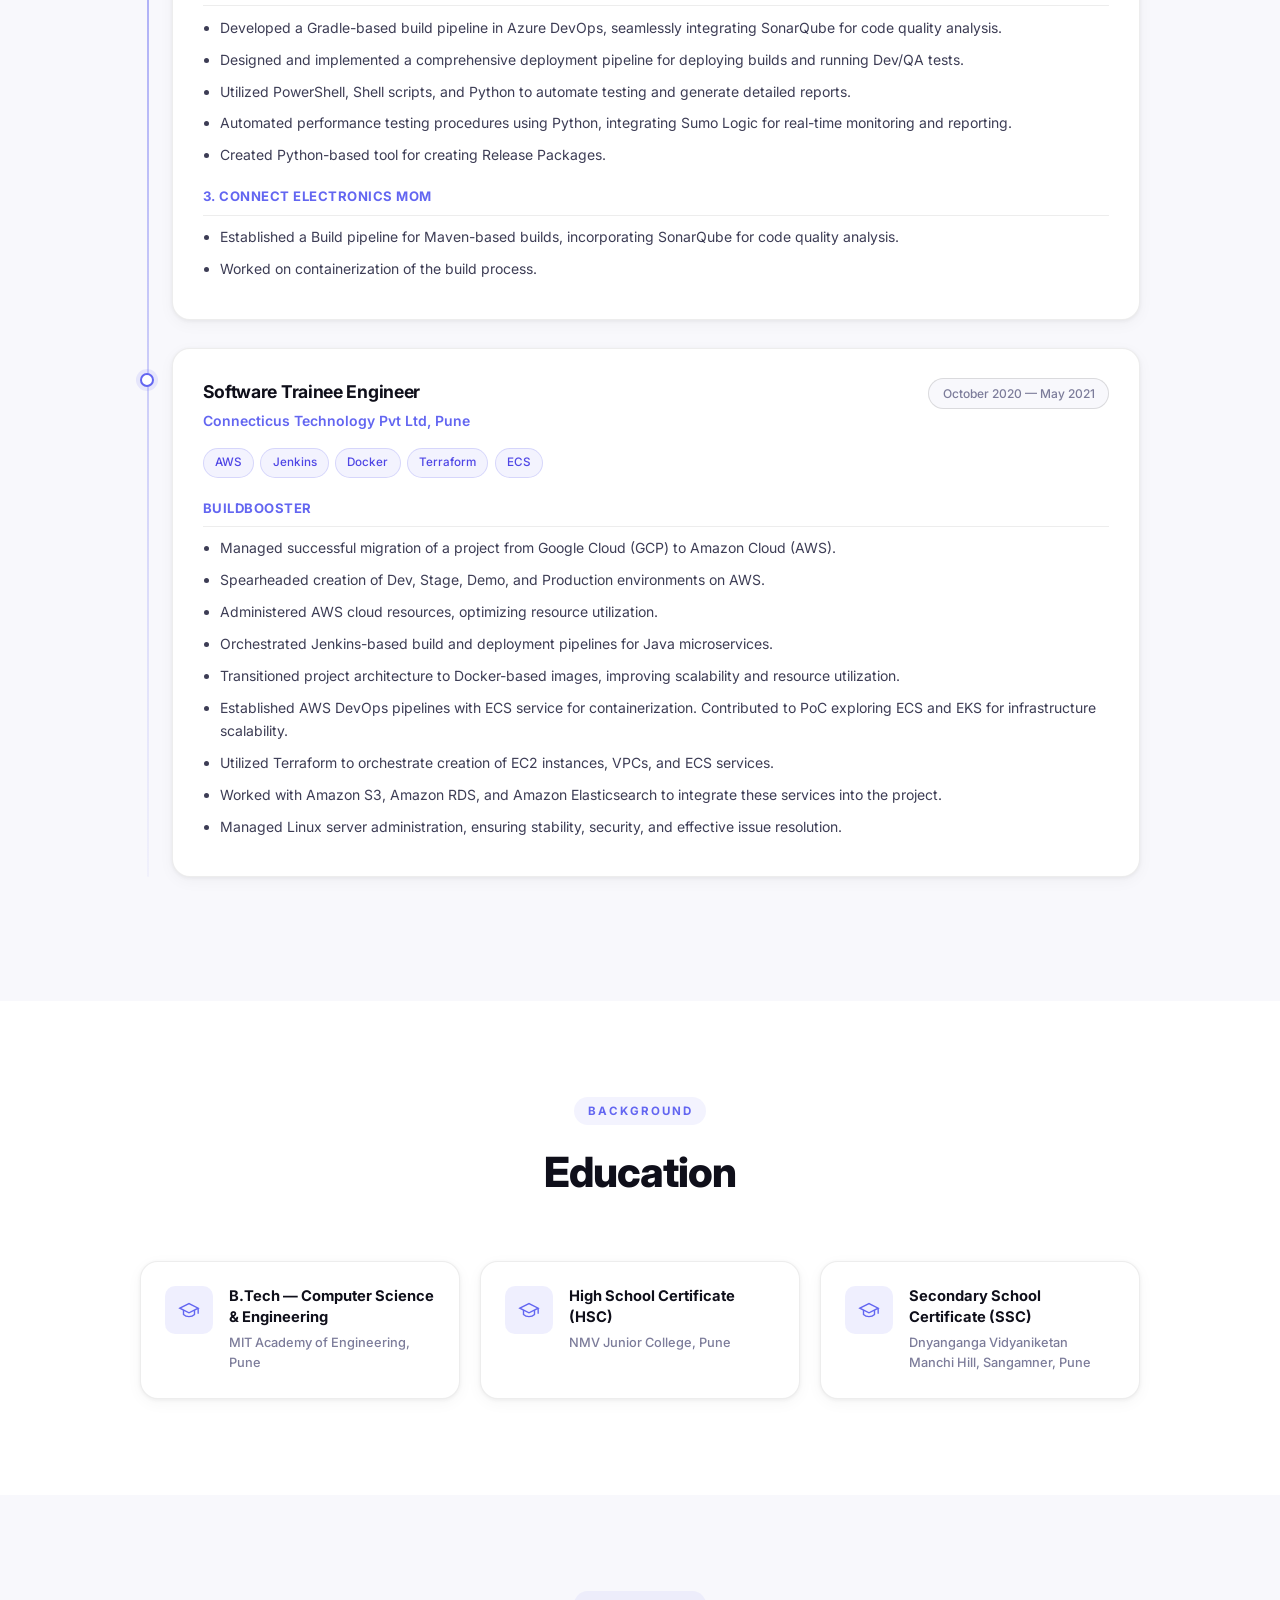
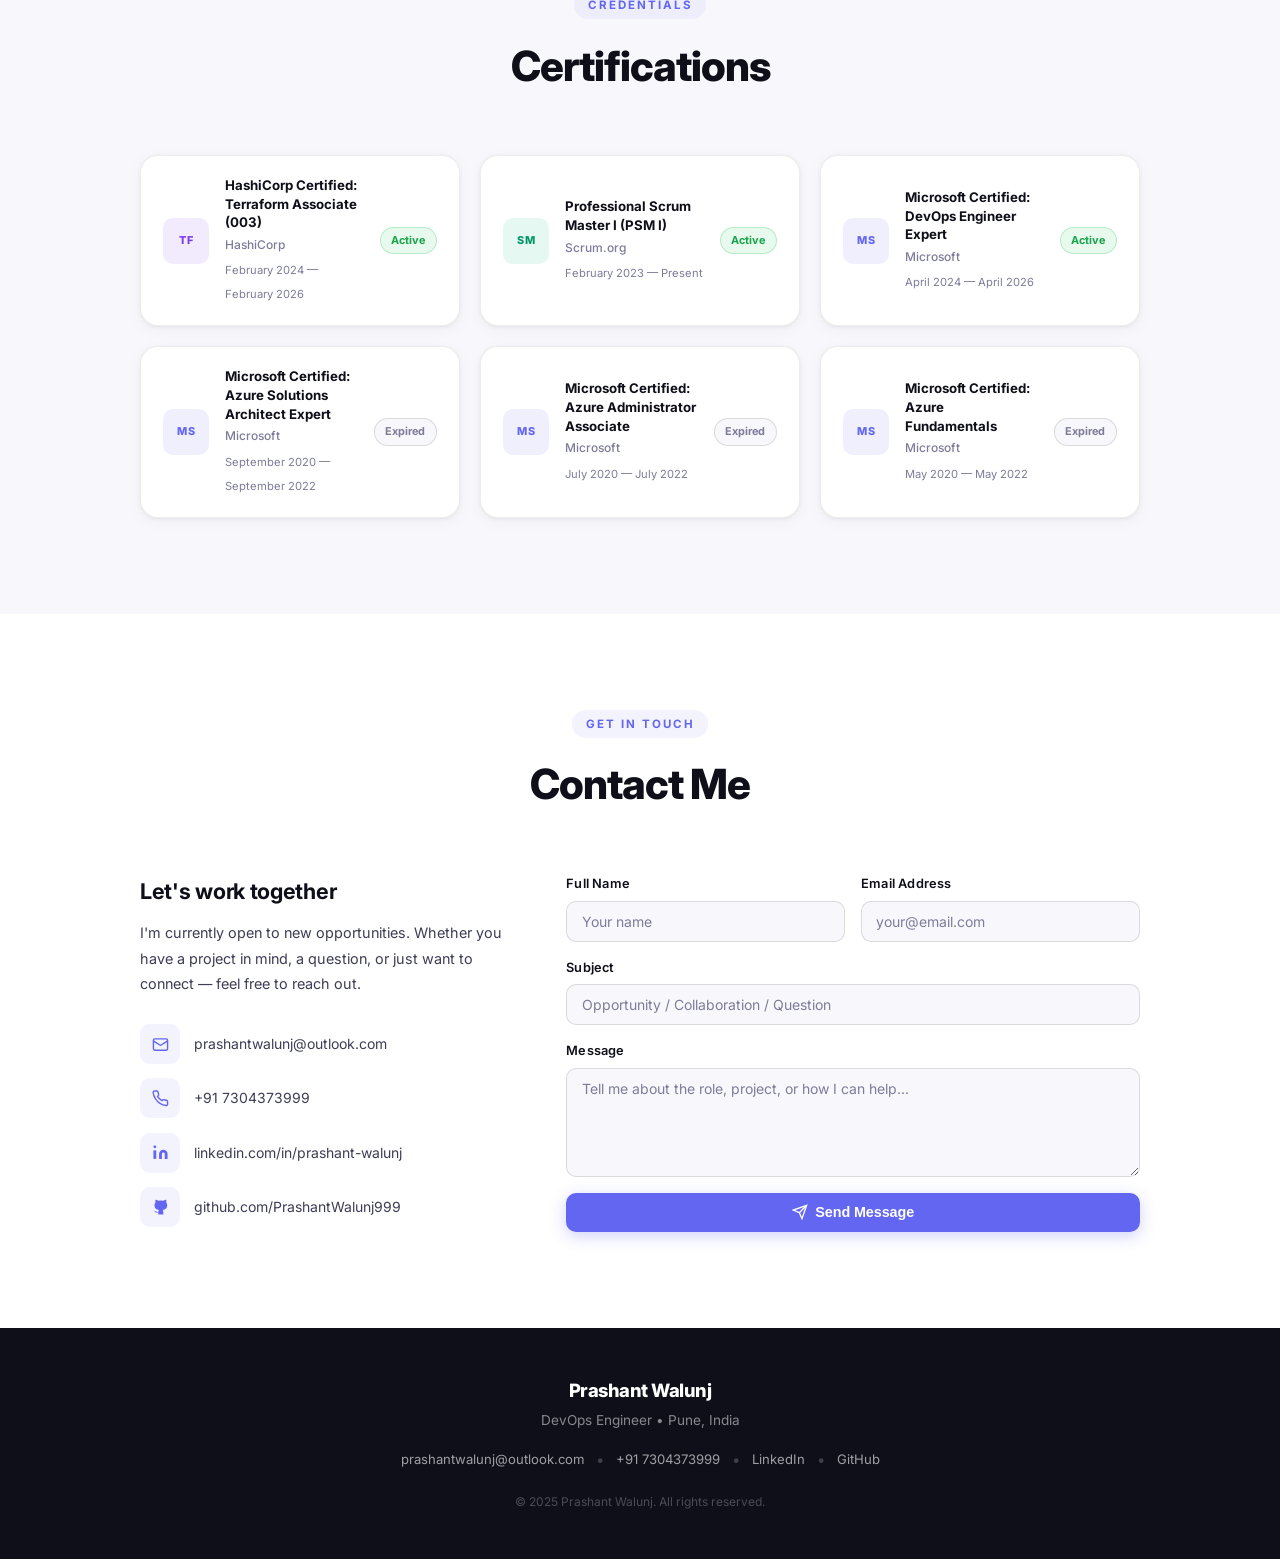
==== commit a3e38c74: "Updated site for fixing issue related to large boxes" ====
--- a/docs/index.html
+++ b/docs/index.html
@@ -4,6 +4,16 @@
   <meta charset="UTF-8" />
   <meta name="viewport" content="width=device-width, initial-scale=1.0" />
   <title>Prashant Walunj | DevOps Engineer</title>
+  <meta name="description" content="Prashant Walunj — DevOps Engineer with 5+ years expertise in Azure, Kubernetes, Terraform, Docker, and CI/CD pipelines. Based in Pune, India." />
+  <meta name="author" content="Prashant Walunj" />
+  <meta property="og:type"        content="website" />
+  <meta property="og:title"       content="Prashant Walunj | DevOps Engineer" />
+  <meta property="og:description" content="DevOps Engineer with 5+ years expertise in Azure, Kubernetes, Terraform, Docker, and CI/CD pipelines." />
+  <meta property="og:image"       content="/static/images/prashant.jpg" />
+  <meta name="twitter:card"       content="summary_large_image" />
+  <meta name="twitter:title"      content="Prashant Walunj | DevOps Engineer" />
+  <meta name="twitter:description" content="DevOps Engineer with 5+ years expertise in Azure, Kubernetes, Terraform, Docker, and CI/CD pipelines." />
+  <meta name="twitter:image"      content="/static/images/prashant.jpg" />
   <link rel="stylesheet" href="static/css/style.css" />
   <link href="https://fonts.googleapis.com/css2?family=Inter:ital,opsz,wght@0,14..32,300;0,14..32,400;0,14..32,500;0,14..32,600;0,14..32,700;0,14..32,800&display=swap" rel="stylesheet" />
 </head>
@@ -14,16 +24,22 @@
     <div class="nav-container">
       <a href="#hero" class="nav-logo">PW</a>
       <ul class="nav-links">
-        <li><a href="#about">About</a></li>
+        <li><a href="#" id="about-trigger">About</a></li>
         <li><a href="#skills">Skills</a></li>
         <li><a href="#experience">Experience</a></li>
         <li><a href="#education">Education</a></li>
         <li><a href="#certifications">Certifications</a></li>
-        <li><a href="mailto:prashantwalunj@outlook.com" class="nav-cta">Contact</a></li>
+        <li><a href="#contact" class="nav-cta">Contact</a></li>
       </ul>
-      <button class="hamburger" id="hamburger" aria-label="Toggle menu">
-        <span></span><span></span><span></span>
-      </button>
+      <div class="nav-right">
+        <button class="dark-toggle" id="dark-toggle" aria-label="Toggle dark mode">
+          <svg class="icon-sun" viewBox="0 0 24 24" fill="none" stroke="currentColor" stroke-width="2"><circle cx="12" cy="12" r="4"/><path d="M12 2v2M12 20v2M4.93 4.93l1.41 1.41M17.66 17.66l1.41 1.41M2 12h2M20 12h2M6.34 17.66l-1.41 1.41M19.07 4.93l-1.41 1.41"/></svg>
+          <svg class="icon-moon" viewBox="0 0 24 24" fill="none" stroke="currentColor" stroke-width="2"><path d="M21 12.79A9 9 0 1 1 11.21 3 7 7 0 0 0 21 12.79z"/></svg>
+        </button>
+        <button class="hamburger" id="hamburger" aria-label="Toggle menu">
+          <span></span><span></span><span></span>
+        </button>
+      </div>
     </div>
   </nav>
 
@@ -52,10 +68,21 @@
           <svg viewBox="0 0 24 24" fill="none" stroke="currentColor" stroke-width="2"><path d="M20 10c0 6-8 12-8 12s-8-6-8-12a8 8 0 0 1 16 0Z"/><circle cx="12" cy="10" r="3"/></svg>
           Pune, India
         </span>
+        <a href="https://www.linkedin.com/in/prashant-walunj/" target="_blank" rel="noopener noreferrer" class="contact-chip contact-chip-linkedin">
+          <svg viewBox="0 0 24 24" fill="currentColor" width="14" height="14"><path d="M16 8a6 6 0 0 1 6 6v7h-4v-7a2 2 0 0 0-2-2 2 2 0 0 0-2 2v7h-4v-7a6 6 0 0 1 6-6z"/><rect x="2" y="9" width="4" height="12"/><circle cx="4" cy="4" r="2"/></svg>
+          LinkedIn
+        </a>
+        <a href="https://github.com/PrashantWalunj999" target="_blank" rel="noopener noreferrer" class="contact-chip contact-chip-github">
+          <svg viewBox="0 0 24 24" fill="currentColor" width="14" height="14"><path d="M9 19c-5 1.5-5-2.5-7-3m14 6v-3.87a3.37 3.37 0 0 0-.94-2.61c3.14-.35 6.44-1.54 6.44-7A5.44 5.44 0 0 0 20 4.77 5.07 5.07 0 0 0 19.91 1S18.73.65 16 2.48a13.38 13.38 0 0 0-7 0C6.27.65 5.09 1 5.09 1A5.07 5.07 0 0 0 5 4.77a5.44 5.44 0 0 0-1.5 3.78c0 5.42 3.3 6.61 6.44 7A3.37 3.37 0 0 0 9 18.13V22"/></svg>
+          GitHub
+        </a>
       </div>
       <div class="hero-actions">
         <a href="#experience" class="btn btn-primary">View Experience</a>
-        <a href="mailto:prashantwalunj@outlook.com" class="btn btn-outline">Get In Touch</a>
+        <a href="static/files/resume.pdf" download="PrashantWalunj_Resume.pdf" class="btn btn-outline btn-icon">
+          <svg viewBox="0 0 24 24" fill="none" stroke="currentColor" stroke-width="2"><path d="M21 15v4a2 2 0 0 1-2 2H5a2 2 0 0 1-2-2v-4"/><polyline points="7 10 12 15 17 10"/><line x1="12" y1="15" x2="12" y2="3"/></svg>
+          Download CV
+        </a>
       </div>
     </div>
     <div class="hero-graphic">
@@ -428,6 +455,72 @@
     </div>
   </section>
 
+  <!-- Contact -->
+  <section class="section" id="contact">
+    <div class="container">
+      <div class="section-header">
+        <span class="section-tag">Get In Touch</span>
+        <h2 class="section-title">Contact Me</h2>
+      </div>
+      <div class="contact-layout">
+        <div class="contact-info">
+          <h3>Let's work together</h3>
+          <p>I'm currently open to new opportunities. Whether you have a project in mind, a question, or just want to connect — feel free to reach out.</p>
+          <div class="contact-details">
+            <a href="mailto:prashantwalunj@outlook.com" class="contact-detail-item">
+              <div class="contact-detail-icon">
+                <svg viewBox="0 0 24 24" fill="none" stroke="currentColor" stroke-width="2"><rect x="2" y="4" width="20" height="16" rx="2"/><path d="m22 7-8.97 5.7a1.94 1.94 0 0 1-2.06 0L2 7"/></svg>
+              </div>
+              <span>prashantwalunj@outlook.com</span>
+            </a>
+            <a href="tel:+917304373999" class="contact-detail-item">
+              <div class="contact-detail-icon">
+                <svg viewBox="0 0 24 24" fill="none" stroke="currentColor" stroke-width="2"><path d="M22 16.92v3a2 2 0 0 1-2.18 2 19.79 19.79 0 0 1-8.63-3.07A19.5 19.5 0 0 1 4.69 12 19.79 19.79 0 0 1 1.61 3.5 2 2 0 0 1 3.6 1.3h3a2 2 0 0 1 2 1.72c.127.96.361 1.903.7 2.81a2 2 0 0 1-.45 2.11L7.91 9a16 16 0 0 0 6.09 6.09l.91-.91a2 2 0 0 1 2.11-.45c.907.339 1.85.573 2.81.7A2 2 0 0 1 22 16.92z"/></svg>
+              </div>
+              <span>+91 7304373999</span>
+            </a>
+            <a href="https://www.linkedin.com/in/prashant-walunj/" target="_blank" rel="noopener noreferrer" class="contact-detail-item">
+              <div class="contact-detail-icon">
+                <svg viewBox="0 0 24 24" fill="currentColor"><path d="M16 8a6 6 0 0 1 6 6v7h-4v-7a2 2 0 0 0-2-2 2 2 0 0 0-2 2v7h-4v-7a6 6 0 0 1 6-6z"/><rect x="2" y="9" width="4" height="12"/><circle cx="4" cy="4" r="2"/></svg>
+              </div>
+              <span>linkedin.com/in/prashant-walunj</span>
+            </a>
+            <a href="https://github.com/PrashantWalunj999" target="_blank" rel="noopener noreferrer" class="contact-detail-item">
+              <div class="contact-detail-icon">
+                <svg viewBox="0 0 24 24" fill="currentColor"><path d="M9 19c-5 1.5-5-2.5-7-3m14 6v-3.87a3.37 3.37 0 0 0-.94-2.61c3.14-.35 6.44-1.54 6.44-7A5.44 5.44 0 0 0 20 4.77 5.07 5.07 0 0 0 19.91 1S18.73.65 16 2.48a13.38 13.38 0 0 0-7 0C6.27.65 5.09 1 5.09 1A5.07 5.07 0 0 0 5 4.77a5.44 5.44 0 0 0-1.5 3.78c0 5.42 3.3 6.61 6.44 7A3.37 3.37 0 0 0 9 18.13V22"/></svg>
+              </div>
+              <span>github.com/PrashantWalunj999</span>
+            </a>
+          </div>
+        </div>
+        <form class="contact-form" id="contact-form" novalidate>
+          <div class="form-row">
+            <div class="form-group">
+              <label for="cf-name">Full Name</label>
+              <input type="text" id="cf-name" name="name" placeholder="Your name" required />
+            </div>
+            <div class="form-group">
+              <label for="cf-email">Email Address</label>
+              <input type="email" id="cf-email" name="email" placeholder="your@email.com" required />
+            </div>
+          </div>
+          <div class="form-group">
+            <label for="cf-subject">Subject</label>
+            <input type="text" id="cf-subject" name="subject" placeholder="Opportunity / Collaboration / Question" required />
+          </div>
+          <div class="form-group">
+            <label for="cf-message">Message</label>
+            <textarea id="cf-message" name="message" rows="5" placeholder="Tell me about the role, project, or how I can help..." required></textarea>
+          </div>
+          <button type="submit" class="btn btn-primary btn-full btn-icon">
+            <svg viewBox="0 0 24 24" fill="none" stroke="currentColor" stroke-width="2"><line x1="22" y1="2" x2="11" y2="13"/><polygon points="22 2 15 22 11 13 2 9 22 2"/></svg>
+            Send Message
+          </button>
+        </form>
+      </div>
+    </div>
+  </section>
+
   <!-- Footer -->
   <footer class="footer">
     <div class="container">
@@ -437,10 +530,55 @@
         <a href="mailto:prashantwalunj@outlook.com">prashantwalunj@outlook.com</a>
         <span>&bull;</span>
         <a href="tel:+917304373999">+91 7304373999</a>
+        <span>&bull;</span>
+        <a href="https://www.linkedin.com/in/prashant-walunj/" target="_blank" rel="noopener noreferrer">LinkedIn</a>
+        <span>&bull;</span>
+        <a href="https://github.com/PrashantWalunj999" target="_blank" rel="noopener noreferrer">GitHub</a>
       </div>
       <p class="footer-copy">&copy; 2025 Prashant Walunj. All rights reserved.</p>
     </div>
   </footer>
+
+  <!-- About Modal -->
+  <div class="modal-overlay" id="about-modal" role="dialog" aria-modal="true" aria-labelledby="modal-title">
+    <div class="modal-box">
+      <button class="modal-close" id="about-modal-close" aria-label="Close">&times;</button>
+      <div class="modal-header">
+        <img src="static/images/prashant.jpg" alt="Prashant Walunj" class="modal-avatar" />
+        <div>
+          <h2 id="modal-title" class="modal-name">Prashant Walunj</h2>
+          <p class="modal-role">DevOps Engineer</p>
+          <span class="hero-badge" style="display:inline-flex;margin-top:0.5rem;font-size:0.72rem;">Available for opportunities</span>
+        </div>
+      </div>
+      <div class="modal-body">
+        <p class="modal-placeholder">About content coming soon — check back later!</p>
+        <div class="modal-chips">
+          <a href="mailto:prashantwalunj@outlook.com" class="contact-chip">
+            <svg viewBox="0 0 24 24" fill="none" stroke="currentColor" stroke-width="2"><rect x="2" y="4" width="20" height="16" rx="2"/><path d="m22 7-8.97 5.7a1.94 1.94 0 0 1-2.06 0L2 7"/></svg>
+            Email
+          </a>
+          <a href="https://www.linkedin.com/in/prashant-walunj/" target="_blank" rel="noopener noreferrer" class="contact-chip contact-chip-linkedin">
+            <svg viewBox="0 0 24 24" fill="currentColor" width="13" height="13"><path d="M16 8a6 6 0 0 1 6 6v7h-4v-7a2 2 0 0 0-2-2 2 2 0 0 0-2 2v7h-4v-7a6 6 0 0 1 6-6z"/><rect x="2" y="9" width="4" height="12"/><circle cx="4" cy="4" r="2"/></svg>
+            LinkedIn
+          </a>
+          <a href="https://github.com/PrashantWalunj999" target="_blank" rel="noopener noreferrer" class="contact-chip contact-chip-github">
+            <svg viewBox="0 0 24 24" fill="currentColor" width="13" height="13"><path d="M9 19c-5 1.5-5-2.5-7-3m14 6v-3.87a3.37 3.37 0 0 0-.94-2.61c3.14-.35 6.44-1.54 6.44-7A5.44 5.44 0 0 0 20 4.77 5.07 5.07 0 0 0 19.91 1S18.73.65 16 2.48a13.38 13.38 0 0 0-7 0C6.27.65 5.09 1 5.09 1A5.07 5.07 0 0 0 5 4.77a5.44 5.44 0 0 0-1.5 3.78c0 5.42 3.3 6.61 6.44 7A3.37 3.37 0 0 0 9 18.13V22"/></svg>
+            GitHub
+          </a>
+          <a href="static/files/resume.pdf" download="PrashantWalunj_Resume.pdf" class="contact-chip">
+            <svg viewBox="0 0 24 24" fill="none" stroke="currentColor" stroke-width="2"><path d="M21 15v4a2 2 0 0 1-2 2H5a2 2 0 0 1-2-2v-4"/><polyline points="7 10 12 15 17 10"/><line x1="12" y1="15" x2="12" y2="3"/></svg>
+            Resume
+          </a>
+        </div>
+      </div>
+    </div>
+  </div>
+
+  <!-- Back to Top -->
+  <button class="back-to-top" id="back-to-top" aria-label="Back to top">
+    <svg viewBox="0 0 24 24" fill="none" stroke="currentColor" stroke-width="2.5"><polyline points="18 15 12 9 6 15"/></svg>
+  </button>
 
   <script src="static/js/main.js"></script>
 </body>
--- a/docs/static/css/style.css
+++ b/docs/static/css/style.css
@@ -130,6 +130,32 @@
 
 .nav-links .nav-cta:hover { background: var(--primary-dark); }
 
+.nav-right {
+  display: flex;
+  align-items: center;
+  gap: 0.6rem;
+}
+
+/* Dark mode toggle button */
+.dark-toggle {
+  width: 36px; height: 36px;
+  border-radius: 50%;
+  border: 1px solid var(--border-strong);
+  background: var(--bg-2);
+  color: var(--text-2);
+  cursor: pointer;
+  display: flex;
+  align-items: center;
+  justify-content: center;
+  transition: var(--transition);
+  flex-shrink: 0;
+}
+.dark-toggle:hover { border-color: var(--primary); color: var(--primary); }
+.dark-toggle svg { width: 15px; height: 15px; }
+.dark-toggle .icon-moon { display: none; }
+body.dark .dark-toggle .icon-sun  { display: none; }
+body.dark .dark-toggle .icon-moon { display: block; }
+
 .hamburger {
   display: none;
   flex-direction: column;
@@ -250,7 +276,14 @@
   background: rgba(99,102,241,0.06);
 }
 
-.hero-actions { display: flex; gap: 0.85rem; flex-wrap: wrap; }
+.contact-chip-linkedin { color: #0077b5; border-color: rgba(0,119,181,0.3); }
+.contact-chip-linkedin:hover {
+  background: rgba(0,119,181,0.07);
+  border-color: #0077b5;
+  color: #0077b5;
+}
+
+.hero-actions { display: flex; gap: 0.85rem; flex-wrap: wrap; align-items: center; }
 
 .btn {
   display: inline-flex;
@@ -1171,3 +1204,256 @@
   opacity: 1;
   transform: translateY(0);
 }
+
+/* ===== DOWNLOAD / ICON BUTTON ===== */
+.btn-icon { display: inline-flex; align-items: center; gap: 0.45rem; }
+.btn svg  { width: 16px; height: 16px; flex-shrink: 0; }
+
+/* ===== GITHUB CHIP ===== */
+.contact-chip-github { color: #1f2937; border-color: rgba(31,41,55,0.28); }
+.contact-chip-github:hover { background: rgba(31,41,55,0.06); border-color: #1f2937; color: #1f2937; }
+body.dark .contact-chip-github { color: #c9d1d9; border-color: rgba(201,209,217,0.28); }
+body.dark .contact-chip-github:hover { background: rgba(201,209,217,0.07); border-color: #c9d1d9; color: #c9d1d9; }
+
+/* ===== BACK TO TOP ===== */
+.back-to-top {
+  position: fixed;
+  bottom: 2rem; right: 2rem;
+  width: 44px; height: 44px;
+  border-radius: 50%;
+  background: var(--primary);
+  color: #fff;
+  border: none;
+  cursor: pointer;
+  display: flex;
+  align-items: center;
+  justify-content: center;
+  box-shadow: 0 4px 20px rgba(99,102,241,0.35);
+  opacity: 0;
+  transform: translateY(12px);
+  pointer-events: none;
+  transition: opacity 0.3s ease, transform 0.3s ease, box-shadow 0.3s ease;
+  z-index: 8000;
+}
+.back-to-top.visible { opacity: 1; transform: translateY(0); pointer-events: all; }
+.back-to-top:hover   { box-shadow: 0 8px 28px rgba(99,102,241,0.5); transform: translateY(-3px); }
+.back-to-top svg     { width: 20px; height: 20px; }
+
+/* ===== ABOUT MODAL ===== */
+.modal-overlay {
+  position: fixed;
+  inset: 0;
+  background: rgba(0,0,0,0.48);
+  backdrop-filter: blur(6px);
+  -webkit-backdrop-filter: blur(6px);
+  z-index: 9000;
+  display: flex;
+  align-items: center;
+  justify-content: center;
+  padding: 1.5rem;
+  opacity: 0;
+  visibility: hidden;
+  transition: opacity 0.25s ease, visibility 0.25s ease;
+}
+.modal-overlay.open { opacity: 1; visibility: visible; }
+
+.modal-box {
+  background: var(--surface);
+  border: 1px solid var(--border-strong);
+  border-radius: var(--radius);
+  padding: 2rem;
+  max-width: 540px;
+  width: 100%;
+  position: relative;
+  box-shadow: 0 24px 80px rgba(0,0,0,0.18);
+  transform: translateY(20px) scale(0.96);
+  transition: transform 0.28s cubic-bezier(0.22,1,0.36,1);
+}
+.modal-overlay.open .modal-box { transform: translateY(0) scale(1); }
+
+.modal-close {
+  position: absolute;
+  top: 1rem; right: 1.2rem;
+  background: none; border: none;
+  font-size: 1.6rem;
+  color: var(--text-muted);
+  cursor: pointer;
+  line-height: 1;
+  transition: color var(--transition);
+}
+.modal-close:hover { color: var(--text); }
+
+.modal-header {
+  display: flex;
+  align-items: center;
+  gap: 1.25rem;
+  margin-bottom: 1.5rem;
+}
+.modal-avatar {
+  width: 74px; height: 74px;
+  border-radius: 50%;
+  object-fit: cover;
+  object-position: center top;
+  border: 3px solid var(--primary);
+  flex-shrink: 0;
+}
+.modal-name { font-size: 1.4rem; font-weight: 800; color: var(--text); letter-spacing: -0.5px; }
+.modal-role { font-size: 0.88rem; color: var(--primary); font-weight: 600; margin-top: 0.2rem; }
+.modal-placeholder { color: var(--text-muted); font-size: 0.875rem; font-style: italic; margin-bottom: 1.25rem; }
+.modal-chips { display: flex; flex-wrap: wrap; gap: 0.5rem; }
+
+/* ===== CONTACT SECTION ===== */
+.contact-layout {
+  display: grid;
+  grid-template-columns: 1fr 1.55fr;
+  gap: 3.5rem;
+  align-items: start;
+}
+
+.contact-info h3 {
+  font-size: 1.35rem;
+  font-weight: 700;
+  color: var(--text);
+  margin-bottom: 0.75rem;
+  letter-spacing: -0.3px;
+}
+.contact-info > p {
+  color: var(--text-2);
+  font-size: 0.9rem;
+  line-height: 1.75;
+  margin-bottom: 1.75rem;
+}
+.contact-details { display: flex; flex-direction: column; gap: 0.9rem; }
+
+.contact-detail-item {
+  display: flex;
+  align-items: center;
+  gap: 0.9rem;
+  color: var(--text-2);
+  font-size: 0.875rem;
+  text-decoration: none;
+  transition: color var(--transition);
+}
+.contact-detail-item:hover { color: var(--primary); }
+.contact-detail-icon {
+  width: 40px; height: 40px;
+  flex-shrink: 0;
+  border-radius: var(--radius-sm);
+  background: rgba(99,102,241,0.08);
+  color: var(--primary);
+  display: flex; align-items: center; justify-content: center;
+  transition: background var(--transition);
+}
+.contact-detail-item:hover .contact-detail-icon { background: rgba(99,102,241,0.14); }
+.contact-detail-icon svg { width: 17px; height: 17px; }
+
+/* Contact Form */
+.contact-form { display: flex; flex-direction: column; gap: 1rem; }
+.form-row { display: grid; grid-template-columns: 1fr 1fr; gap: 1rem; }
+.form-group { display: flex; flex-direction: column; gap: 0.4rem; }
+.form-group label { font-size: 0.8rem; font-weight: 600; color: var(--text); letter-spacing: 0.2px; }
+
+.form-group input,
+.form-group textarea {
+  background: var(--bg-2);
+  border: 1px solid var(--border-strong);
+  border-radius: var(--radius-sm);
+  padding: 0.68rem 0.9rem;
+  font-size: 0.875rem;
+  color: var(--text);
+  font-family: inherit;
+  transition: border-color 0.2s ease, box-shadow 0.2s ease;
+  outline: none;
+  resize: vertical;
+}
+.form-group input::placeholder,
+.form-group textarea::placeholder { color: var(--text-muted); }
+.form-group input:focus,
+.form-group textarea:focus {
+  border-color: var(--primary);
+  box-shadow: 0 0 0 3px rgba(99,102,241,0.12);
+}
+
+.btn-full { width: 100%; max-width: 100%; justify-content: center; align-self: stretch; }
+
+/* ===== DARK MODE ===== */
+body.dark {
+  --bg:            #0d1017;
+  --bg-2:          #151b28;
+  --bg-3:          #1a2235;
+  --surface:       #1a2235;
+  --surface-2:     #1f2a3d;
+  --text:          #eef0f8;
+  --text-2:        #bdc5db;
+  --text-muted:    #6b7a99;
+  --border:        rgba(255,255,255,0.07);
+  --border-strong: rgba(255,255,255,0.13);
+  --shadow-sm:     0 1px 4px rgba(0,0,0,0.45), 0 4px 16px rgba(0,0,0,0.3);
+  --shadow:        0 4px 12px rgba(0,0,0,0.5), 0 16px 48px rgba(0,0,0,0.4);
+}
+
+body.dark .navbar {
+  background: rgba(13, 16, 23, 0.92);
+  border-bottom-color: rgba(255,255,255,0.07);
+}
+
+body.dark .hero-wrapper {
+  background: linear-gradient(135deg, #0d1017 0%, #151b28 55%, #1a2235 100%);
+}
+
+body.dark .floating-badge {
+  background: rgba(26, 34, 53, 0.95);
+  border-color: rgba(99,102,241,0.28);
+  color: var(--text);
+}
+
+body.dark .nav-links {
+  background: rgba(13, 16, 23, 0.97);
+}
+
+body.dark .section-alt { background: var(--bg-2); }
+
+body.dark .skill-card,
+body.dark .timeline-card,
+body.dark .edu-card,
+body.dark .cert-card,
+body.dark .modal-box {
+  background: var(--surface);
+  border-color: var(--border-strong);
+}
+
+body.dark .form-group input,
+body.dark .form-group textarea {
+  background: var(--bg-2);
+  border-color: var(--border-strong);
+  color: var(--text);
+}
+
+body.dark .stats-bar { background: var(--bg-2); border-color: var(--border); }
+body.dark .footer { background: #080c12; }
+
+body.dark .cert-card::after {
+  background: linear-gradient(105deg, transparent 40%, rgba(255,255,255,0.06) 50%, transparent 60%);
+}
+
+/* Dark mode responsive nav overlay */
+@media (max-width: 900px) {
+  body.dark .nav-links {
+    background: rgba(13,16,23,0.98);
+    border-bottom-color: rgba(255,255,255,0.07);
+  }
+}
+
+/* ===== RESPONSIVE — contact section & modal ===== */
+@media (max-width: 900px) {
+  .contact-layout { grid-template-columns: 1fr; gap: 2.5rem; }
+}
+
+@media (max-width: 600px) {
+  .form-row { grid-template-columns: 1fr; }
+  .back-to-top { bottom: 1.25rem; right: 1.25rem; width: 40px; height: 40px; }
+  .modal-box { padding: 1.5rem; }
+  .modal-header { gap: 1rem; }
+  .modal-avatar { width: 60px; height: 60px; }
+  .modal-name { font-size: 1.2rem; }
+}
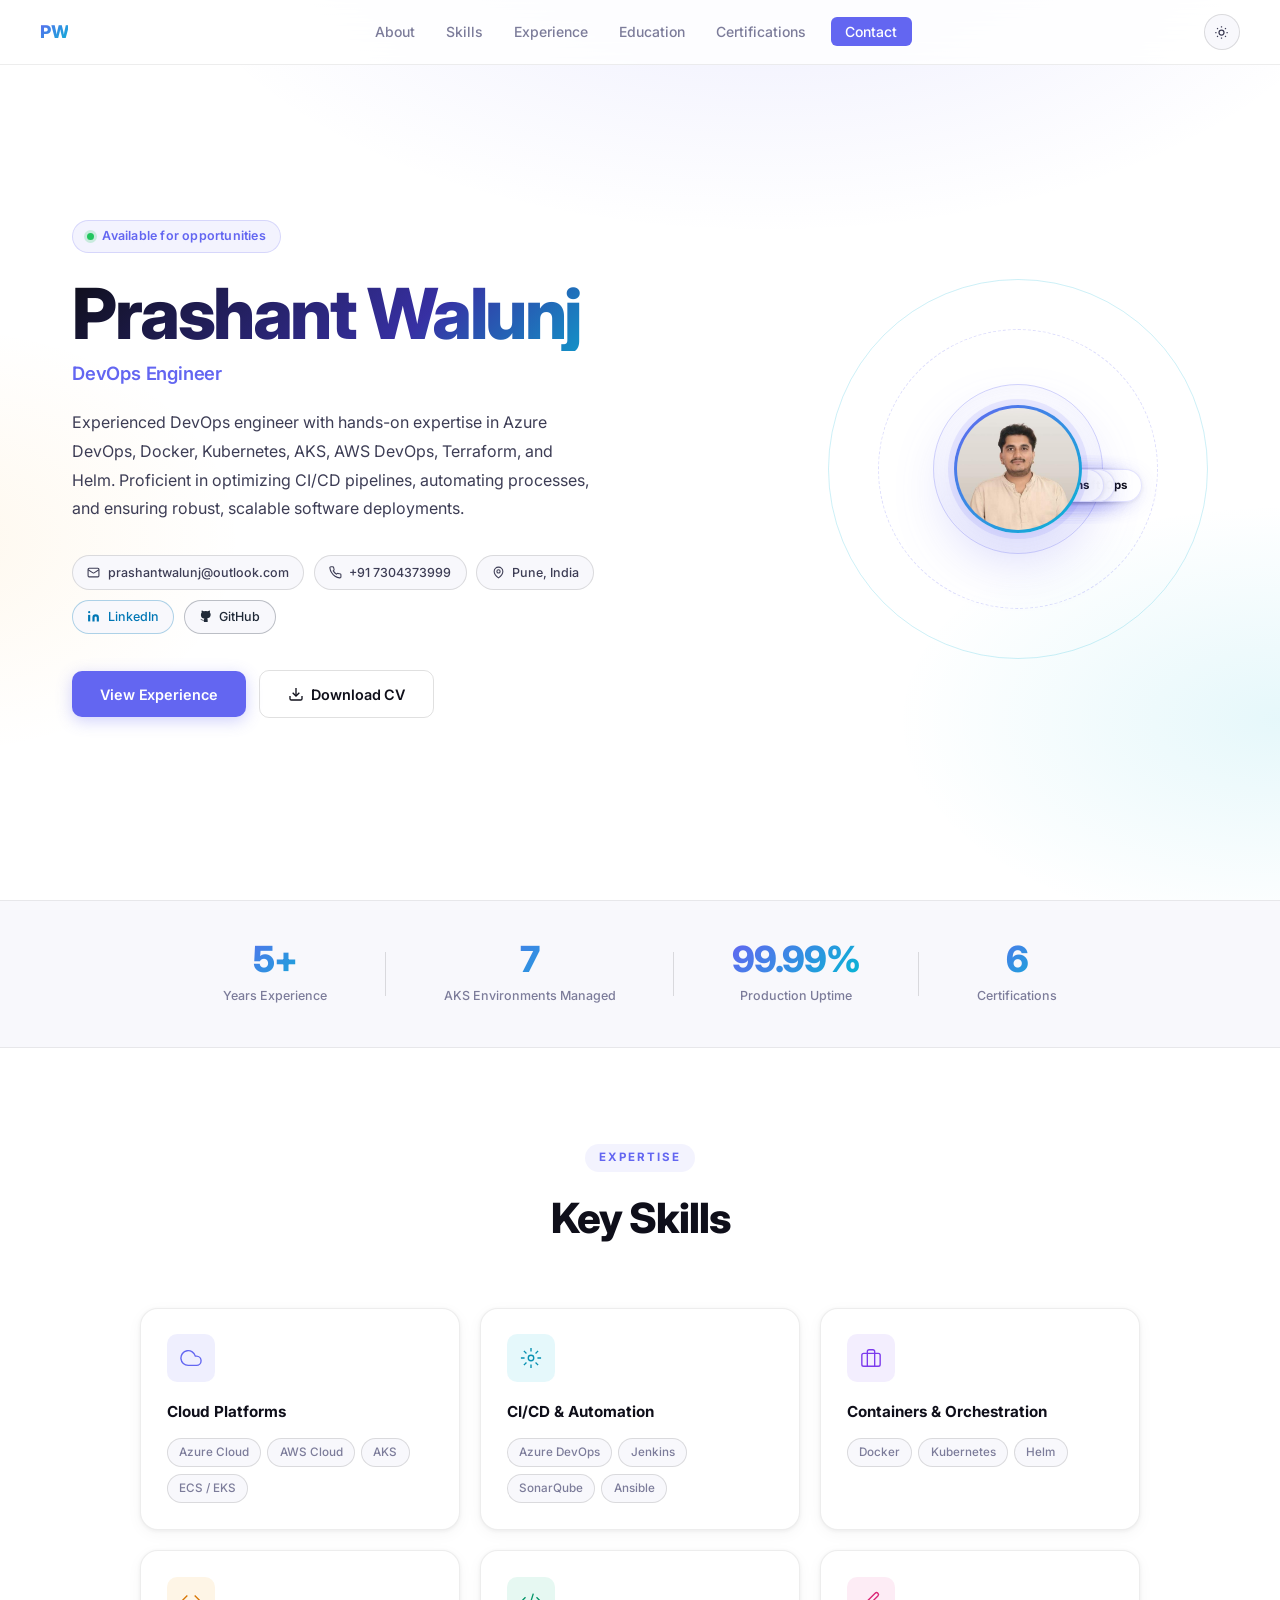
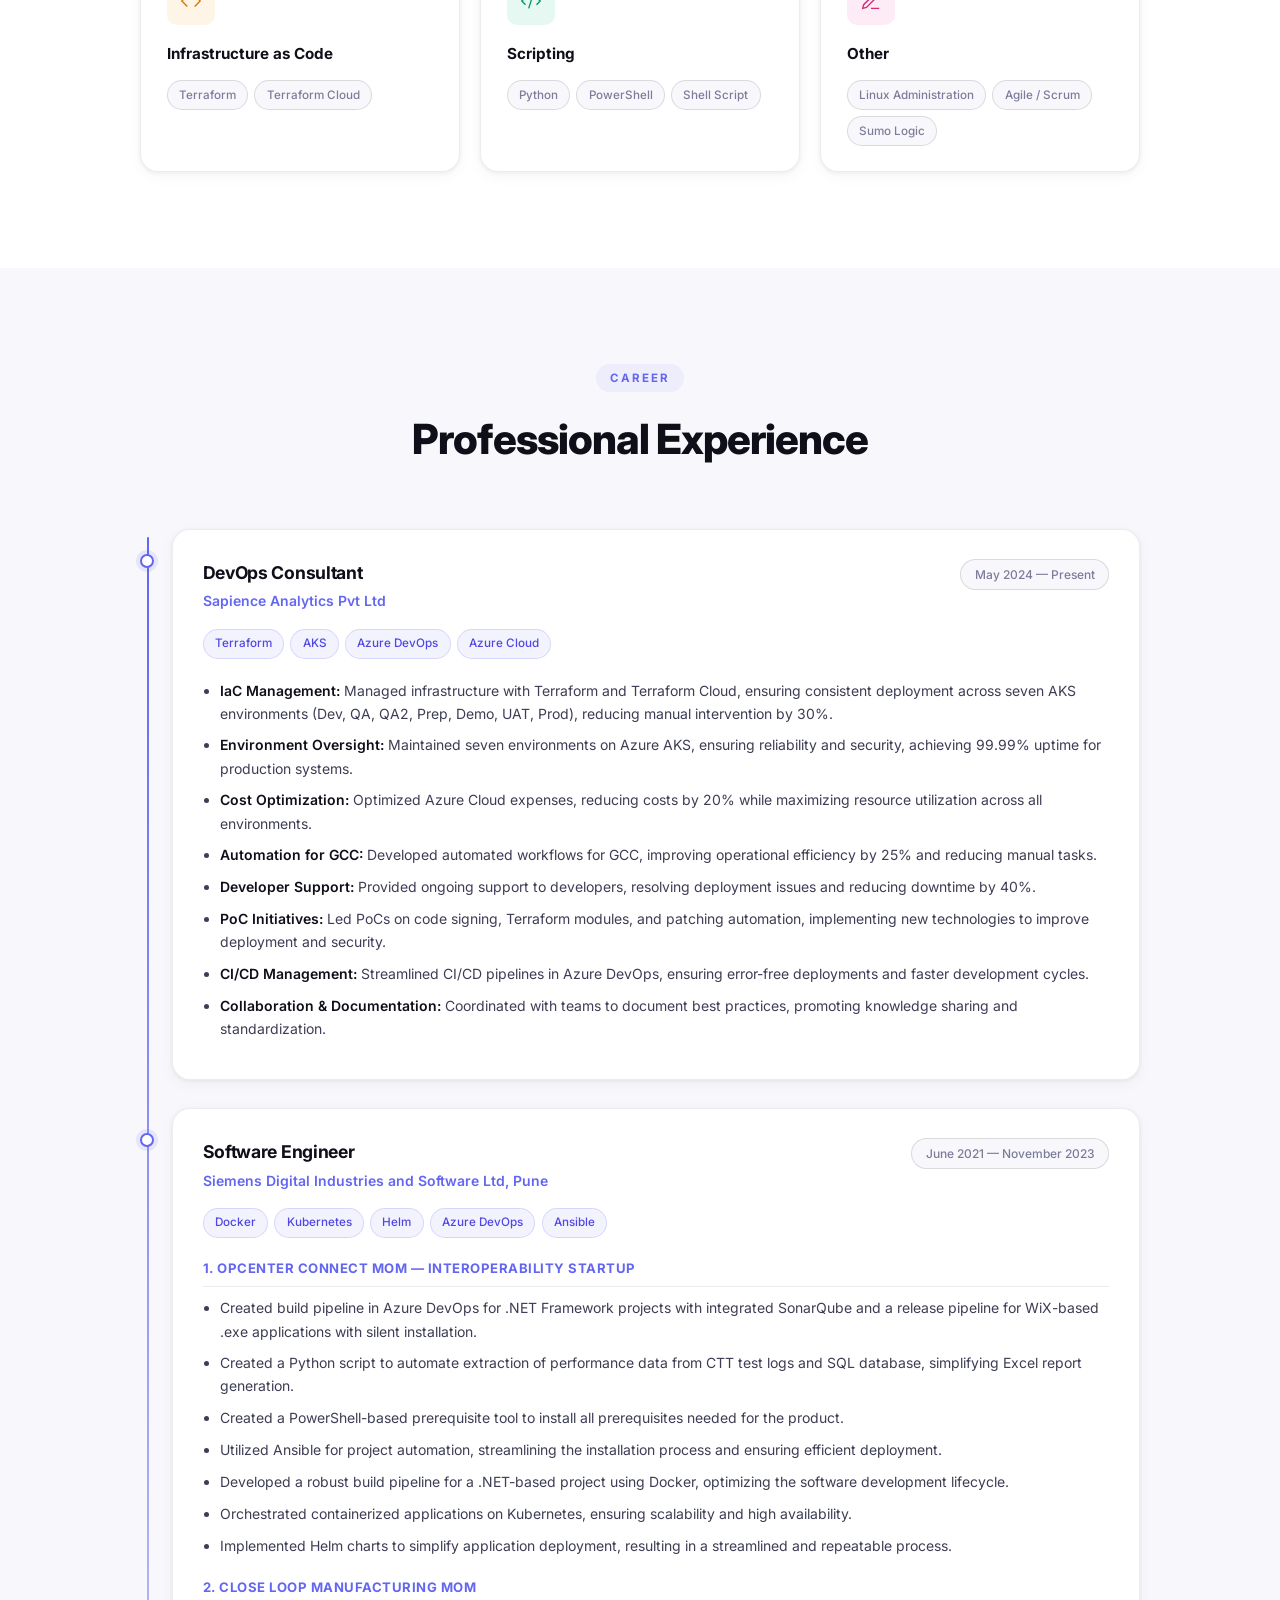
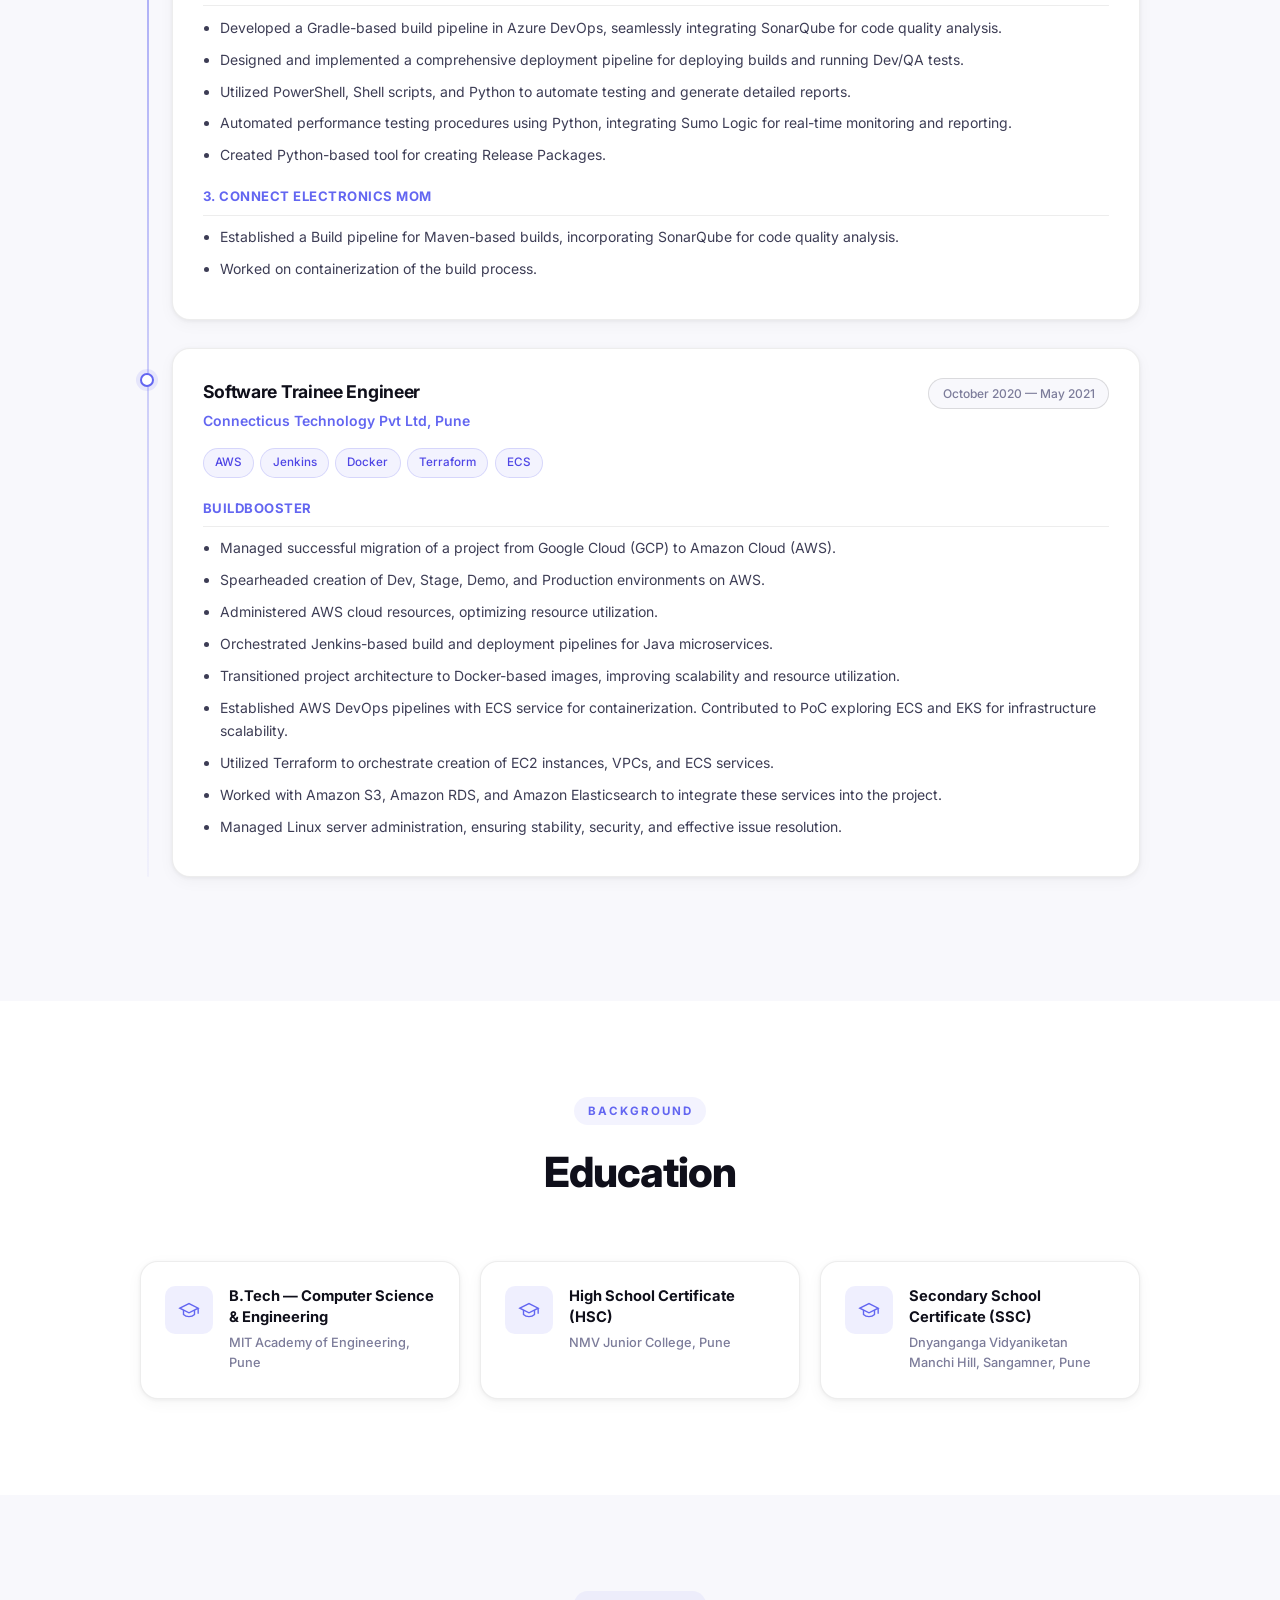
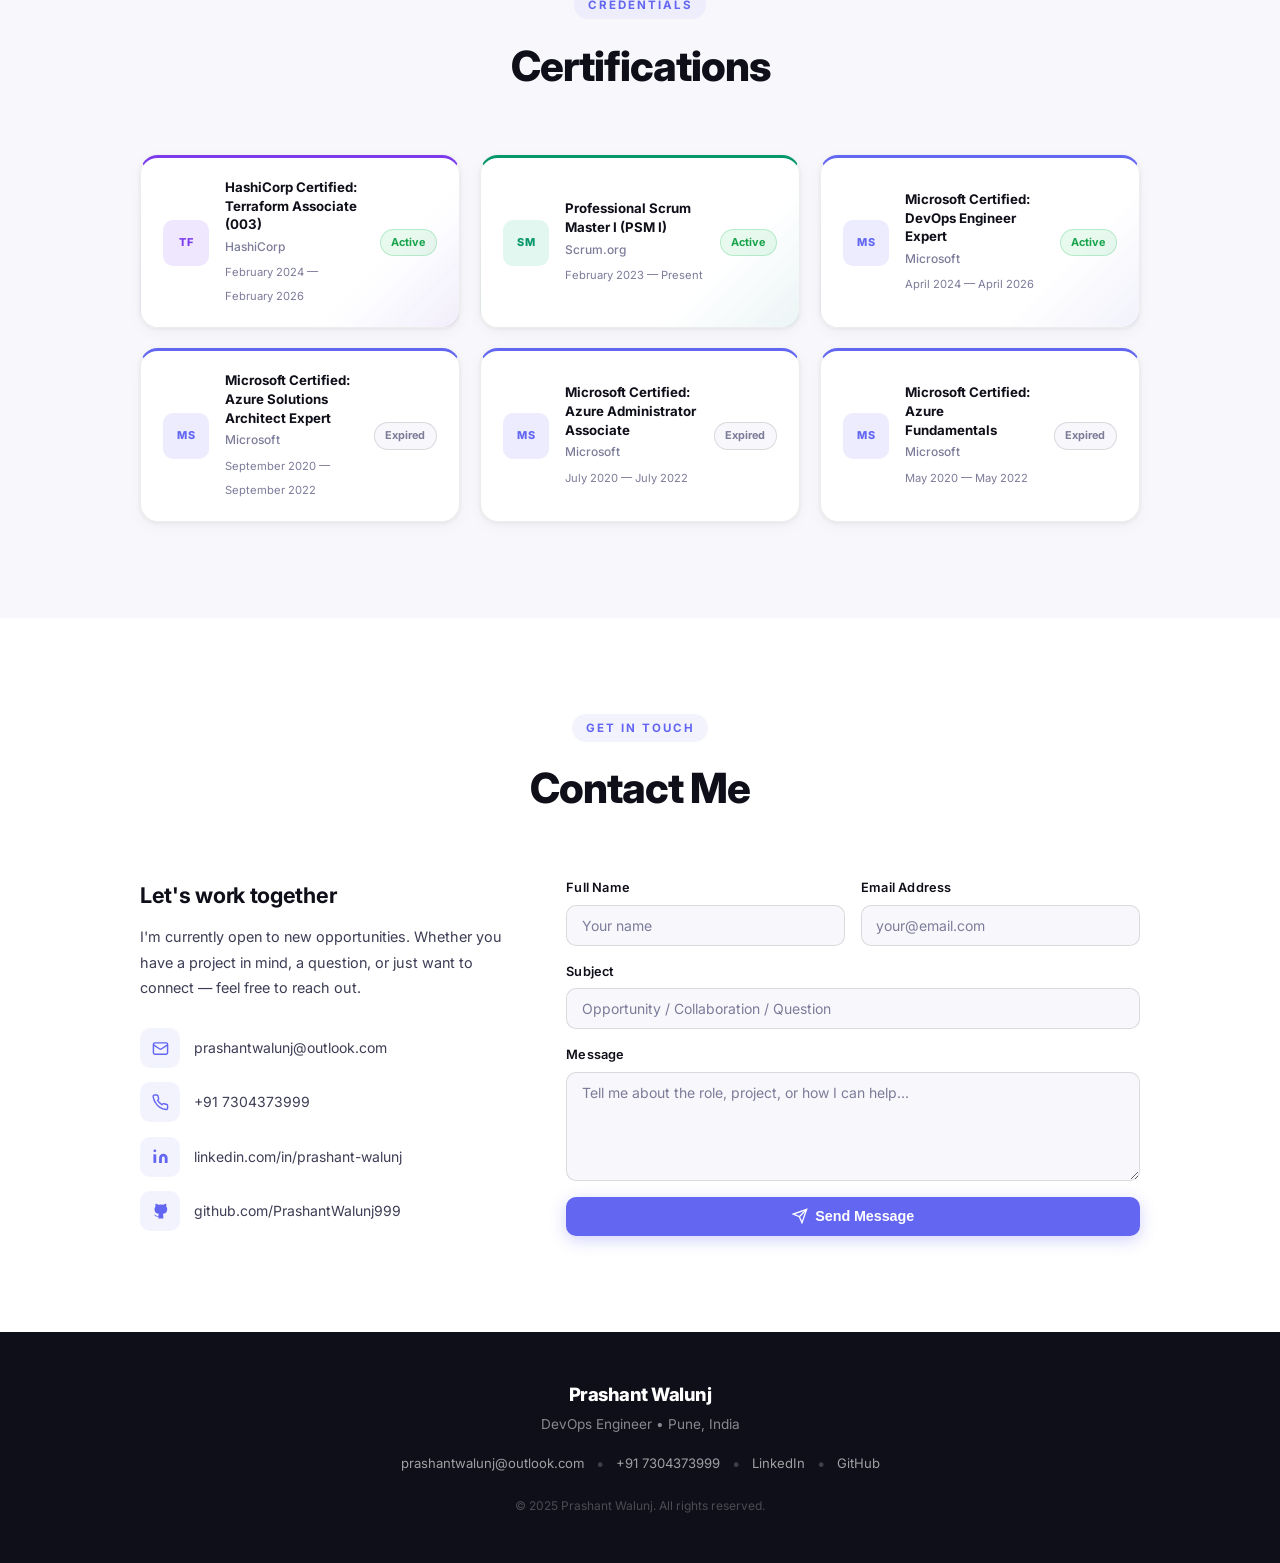
==== commit 41d24e9e: "Heilighted certification section properly" ====
--- a/docs/index.html
+++ b/docs/index.html
@@ -397,7 +397,7 @@
         <h2 class="section-title">Certifications</h2>
       </div>
       <div class="cert-grid">
-        <div class="cert-card">
+        <div class="cert-card cert-tf cert-active">
           <div class="cert-logo terraform">TF</div>
           <div class="cert-content">
             <h3>HashiCorp Certified: Terraform Associate (003)</h3>
@@ -406,7 +406,7 @@
           </div>
           <div class="cert-badge active">Active</div>
         </div>
-        <div class="cert-card">
+        <div class="cert-card cert-sm cert-active">
           <div class="cert-logo scrum">SM</div>
           <div class="cert-content">
             <h3>Professional Scrum Master I (PSM I)</h3>
@@ -415,7 +415,7 @@
           </div>
           <div class="cert-badge active">Active</div>
         </div>
-        <div class="cert-card">
+        <div class="cert-card cert-ms cert-active">
           <div class="cert-logo microsoft">MS</div>
           <div class="cert-content">
             <h3>Microsoft Certified: DevOps Engineer Expert</h3>
@@ -424,7 +424,7 @@
           </div>
           <div class="cert-badge active">Active</div>
         </div>
-        <div class="cert-card">
+        <div class="cert-card cert-ms cert-expired">
           <div class="cert-logo microsoft">MS</div>
           <div class="cert-content">
             <h3>Microsoft Certified: Azure Solutions Architect Expert</h3>
@@ -433,7 +433,7 @@
           </div>
           <div class="cert-badge expired">Expired</div>
         </div>
-        <div class="cert-card">
+        <div class="cert-card cert-ms cert-expired">
           <div class="cert-logo microsoft">MS</div>
           <div class="cert-content">
             <h3>Microsoft Certified: Azure Administrator Associate</h3>
@@ -442,7 +442,7 @@
           </div>
           <div class="cert-badge expired">Expired</div>
         </div>
-        <div class="cert-card">
+        <div class="cert-card cert-ms cert-expired">
           <div class="cert-logo microsoft">MS</div>
           <div class="cert-content">
             <h3>Microsoft Certified: Azure Fundamentals</h3>
--- a/docs/static/css/style.css
+++ b/docs/static/css/style.css
@@ -812,6 +812,7 @@
 .cert-card {
   background: var(--surface);
   border: 1px solid var(--border);
+  border-top: 3px solid var(--border);
   border-radius: var(--radius);
   padding: 1.25rem 1.4rem;
   display: flex;
@@ -819,13 +820,39 @@
   gap: 1rem;
   box-shadow: var(--shadow-sm);
   transition: var(--transition);
-}
+  position: relative;
+  overflow: hidden;
+}
+
+/* per-type top accent */
+.cert-card.cert-tf  { border-top-color: #7c3aed; }
+.cert-card.cert-sm  { border-top-color: #059669; }
+.cert-card.cert-ms  { border-top-color: var(--primary); }
+
+/* active card: faint gradient wash */
+.cert-card.cert-active {
+  background: linear-gradient(135deg, var(--surface) 70%, rgba(99,102,241,0.04) 100%);
+}
+.cert-card.cert-active.cert-tf {
+  background: linear-gradient(135deg, var(--surface) 70%, rgba(124,58,237,0.05) 100%);
+}
+.cert-card.cert-active.cert-sm {
+  background: linear-gradient(135deg, var(--surface) 70%, rgba(16,185,129,0.05) 100%);
+}
+
+/* expired: slightly muted */
+.cert-card.cert-expired {
+  opacity: 0.72;
+}
+.cert-card.cert-expired:hover { opacity: 1; }
 
 .cert-card:hover {
   transform: translateY(-4px);
   box-shadow: var(--shadow);
-  border-color: rgba(99,102,241,0.2);
-}
+}
+.cert-card.cert-tf:hover  { box-shadow: 0 8px 28px rgba(124,58,237,0.15); border-top-color: #7c3aed; }
+.cert-card.cert-sm:hover  { box-shadow: 0 8px 28px rgba(16,185,129,0.15); border-top-color: #059669; }
+.cert-card.cert-ms:hover  { box-shadow: 0 8px 28px rgba(99,102,241,0.15); border-top-color: var(--primary); }
 
 .cert-logo {
   width: 46px; height: 46px;
@@ -837,11 +864,14 @@
   font-size: 0.68rem;
   font-weight: 800;
   letter-spacing: 0.5px;
-}
-
-.cert-logo.terraform { background: rgba(124,58,237,0.1); color: #7c3aed; }
-.cert-logo.scrum     { background: rgba(16,185,129,0.1); color: #059669; }
-.cert-logo.microsoft { background: rgba(99,102,241,0.1); color: var(--primary); }
+  transition: transform 0.3s ease;
+}
+
+.cert-card:hover .cert-logo { transform: scale(1.1); }
+
+.cert-logo.terraform { background: rgba(124,58,237,0.12); color: #7c3aed; }
+.cert-logo.scrum     { background: rgba(16,185,129,0.12); color: #059669; }
+.cert-logo.microsoft { background: rgba(99,102,241,0.12); color: var(--primary); }
 
 .cert-content { flex: 1; min-width: 0; }
 
